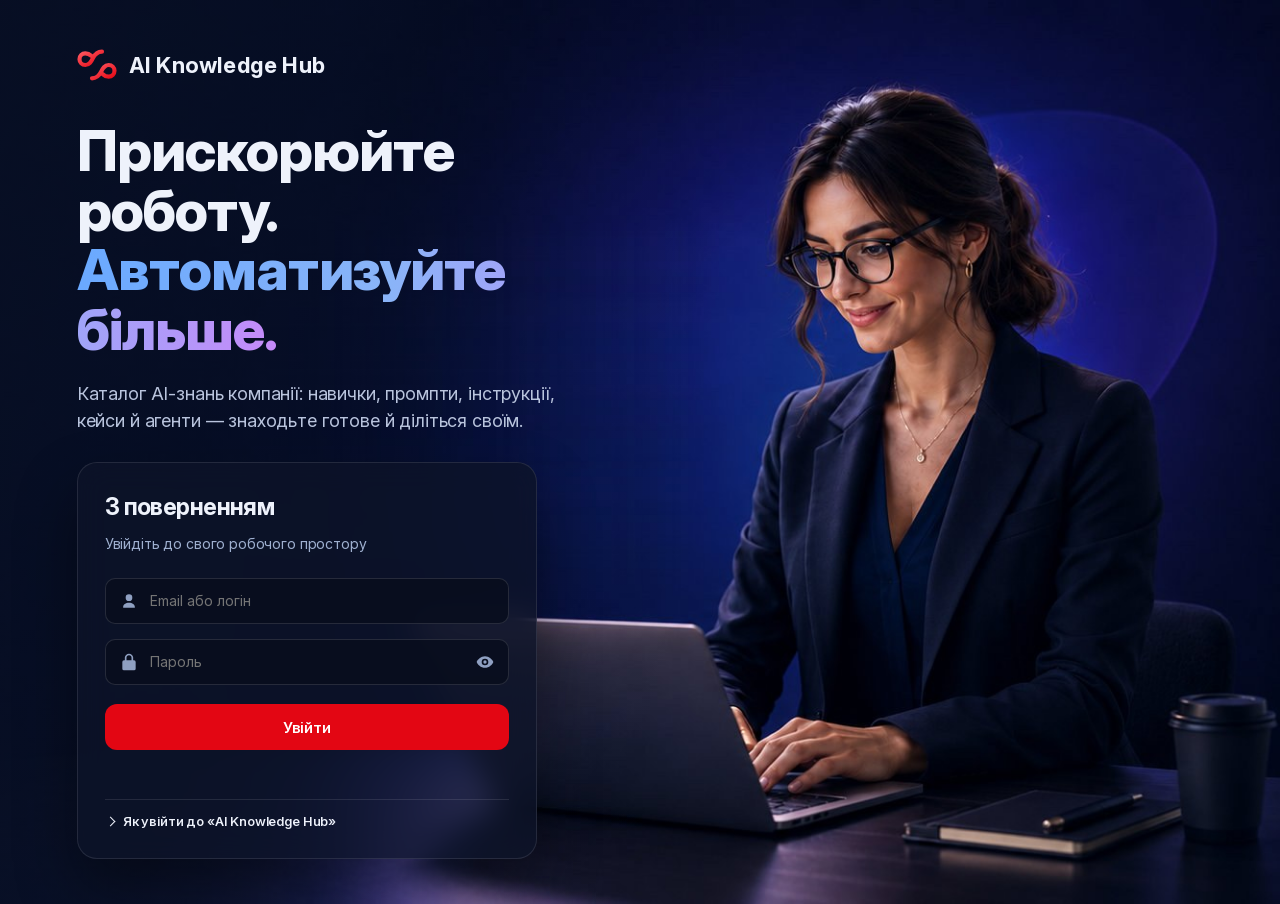
==== app/static/index.html @ c3076573 "Фідбек тестування, хвиля А: головна, «Мій розвиток», картинки в тексті, NPS при виході - 5/8: головн" ====
<!DOCTYPE html>
<html lang="uk">
<head>
  <meta charset="UTF-8">
  <meta name="viewport" content="width=device-width, initial-scale=1.0">
  <title>AI Knowledge Hub</title>
  <link rel="icon" href="favicon.svg" type="image/svg+xml">
  <link rel="icon" href="favicon.ico" sizes="any">
  <link rel="apple-touch-icon" href="apple-touch-icon.png">
  <link rel="stylesheet" href="style.css?v=88">
</head>
<body>
  <!-- Екран входу -->
  <div id="login-screen" class="auth">
    <div class="auth-left">
      <div class="auth-brand">
        <svg class="brand-mark" viewBox="0 0 48 48" aria-hidden="true">
          <defs>
            <linearGradient id="bg" x1="0" y1="0" x2="1" y2="1">
              <stop offset="0" stop-color="#ff5a63"/>
              <stop offset="1" stop-color="#e30613"/>
            </linearGradient>
          </defs>
          <path d="M30 8c-6 0-9 4-11 8-2 4-4 8-9 8a7 7 0 0 1 0-14c3 0 5 1 7 3"
                fill="none" stroke="url(#bg)" stroke-width="5" stroke-linecap="round"/>
          <path d="M18 40c6 0 9-4 11-8 2-4 4-8 9-8a7 7 0 0 1 0 14c-3 0-5-1-7-3"
                fill="none" stroke="url(#bg)" stroke-width="5" stroke-linecap="round"/>
        </svg>
        <span class="brand-name">AI Knowledge Hub</span>
      </div>

      <h1 class="auth-headline">
        Прискорюйте роботу.<br>
        <span class="grad">Автоматизуйте більше.</span>
      </h1>
      <p class="auth-sub">
        Каталог AI-знань компанії: навички, промпти, інструкції,<br>
        кейси й агенти — знаходьте готове й діліться своїм.
      </p>

      <form id="login-form" class="login-card">
        <h2>З поверненням</h2>
        <p class="card-sub">Увійдіть до свого робочого простору</p>

        <a id="entra-btn" class="btn-entra hidden" href="/api/auth/entra/start">
          <svg viewBox="0 0 24 24" aria-hidden="true"><path d="M3 3h8.5v8.5H3V3Zm9.5 0H21v8.5h-8.5V3ZM3 12.5h8.5V21H3v-8.5Zm9.5 0H21V21h-8.5v-8.5Z"/></svg>
          Увійти через корпоративний акаунт
        </a>
        <div id="login-or" class="login-or hidden"><span>або</span></div>

        <div class="input-wrap">
          <svg class="input-icon" viewBox="0 0 24 24" aria-hidden="true">
            <path d="M12 12a4 4 0 1 0 0-8 4 4 0 0 0 0 8Zm0 2c-4 0-7 2-7 5v1h14v-1c0-3-3-5-7-5Z"/>
          </svg>
          <input type="text" id="login-username" placeholder="Email або логін"
                 autocomplete="username" required>
        </div>

        <div class="input-wrap">
          <svg class="input-icon" viewBox="0 0 24 24" aria-hidden="true">
            <path d="M12 2a5 5 0 0 0-5 5v3H6a2 2 0 0 0-2 2v8a2 2 0 0 0 2 2h12a2 2 0 0 0 2-2v-8a2 2 0 0 0-2-2h-1V7a5 5 0 0 0-5-5Zm-3 8V7a3 3 0 0 1 6 0v3H9Z"/>
          </svg>
          <input type="password" id="login-password" placeholder="Пароль"
                 autocomplete="current-password" required>
          <button type="button" id="pw-toggle" class="pw-toggle" aria-label="Показати пароль">
            <svg viewBox="0 0 24 24" aria-hidden="true">
              <path d="M12 5c-5 0-9 4-10 7 1 3 5 7 10 7s9-4 10-7c-1-3-5-7-10-7Zm0 11a4 4 0 1 1 0-8 4 4 0 0 1 0 8Zm0-2a2 2 0 1 0 0-4 2 2 0 0 0 0 4Z"/>
            </svg>
          </button>
        </div>

        <button type="submit" class="btn-primary">Увійти</button>
        <div id="login-error" class="error"></div>

        <!-- Як увійти — лише тут, на сторінці входу: тому, хто вже в хабі,
             це не потрібно. Кроки уточнюються під доступні способи входу. -->
        <details class="login-help" id="login-help">
          <summary>Як увійти до «AI Knowledge Hub»</summary>
          <ol id="login-help-steps">
            <li>Введіть логін і пароль, які видав адміністратор хабу. Логіном може бути
              робоча пошта або ім'я користувача; великі й малі літери не важливі.</li>
            <li>Натисніть «Увійти». Відкриється сторінка «Для вас» з рекомендаціями.</li>
          </ol>
          <p>Не вдається увійти? Зверніться до адміністратора хабу.</p>
        </details>
      </form>
    </div>
    <!-- Три бейджі у вільній смузі між текстом і фото. Це розмітка, а не частина
         hero.jpg: так вони не наїжджають на форму й тексти легко правити.
         Розміщує їх placeAuthBadges() в app.js. -->
    <ul class="auth-badges" id="auth-badges">
      <li class="ab ab-1">
        <svg viewBox="0 0 44 44" aria-hidden="true"><path d="M22 9v29M22 9l-6-3.5H3v28.5h13l6 4M22 9l6-3.5h13v28.5H28l-6 4"/></svg>
        <div><b>Знання</b><span>промпти, інструкції та кейси</span></div>
      </li>
      <li class="ab ab-2">
        <svg viewBox="0 0 48 44" aria-hidden="true"><circle cx="12" cy="9" r="7"/><path d="M1 41a12 18 0 0 1 24 0"/><circle cx="34" cy="12" r="6"/><path d="M31.5 23.5A11 17 0 0 1 46 41"/></svg>
        <div><b>Співпраця</b><span>досвід колег в одному місці</span></div>
      </li>
      <li class="ab ab-3">
        <svg viewBox="0 0 44 44" aria-hidden="true"><path d="M3 34l13-13 8 7 17-19M30 8h11v11M3 40h38"/></svg>
        <div><b>Розвиток</b><span>навчальні маршрути з AI</span></div>
      </li>
    </ul>
  </div>

  <!-- Головний застосунок.
       Каркас: суцільна верхня панель (бренд · режим · пошук · профіль),
       під нею — бічна панель, що належить поточному режиму, і контент.
       Бічна панель тримає каталог, а не список екранів застосунку. -->
  <div id="app" class="app hidden">
    <header class="topbar">
      <div class="brand">
        <svg class="brand-mark" viewBox="0 0 48 48" aria-hidden="true">
          <defs>
            <linearGradient id="bg2" x1="0" y1="0" x2="1" y2="1">
              <stop offset="0" stop-color="#ff5a63"/>
              <stop offset="1" stop-color="#e30613"/>
            </linearGradient>
          </defs>
          <path d="M30 8c-6 0-9 4-11 8-2 4-4 8-9 8a7 7 0 0 1 0-14c3 0 5 1 7 3"
                fill="none" stroke="url(#bg2)" stroke-width="5" stroke-linecap="round"/>
          <path d="M18 40c6 0 9-4 11-8 2-4 4-8 9-8a7 7 0 0 1 0 14c-3 0-5-1-7-3"
                fill="none" stroke="url(#bg2)" stroke-width="5" stroke-linecap="round"/>
        </svg>
        <span class="brand-name">AI Knowledge Hub</span>
        <button id="side-toggle" class="side-toggle" type="button"
                aria-label="Показати або сховати бічну панель">
          <svg viewBox="0 0 24 24" aria-hidden="true"><path d="M3.5 5.5h17v13h-17zM9.5 5.5v13"/></svg>
        </button>
      </div>

      <div class="mode-seg" id="mode-seg"></div>

      <div class="spotlight">
        <svg viewBox="0 0 24 24" aria-hidden="true"><circle cx="11" cy="11" r="6.3"/><path d="m15.6 15.6 4.4 4.4"/></svg>
        <input id="global-q" type="text" autocomplete="off"
               placeholder="Пошук або опишіть задачу своїми словами">
      </div>

      <!-- Інструкція для користувачів — у новій вкладці, щоб не губити місце в хабі -->
      <a id="help-btn" class="help-btn" href="guide/" target="_blank" rel="noopener"
         title="Інструкція" aria-label="Інструкція (відкриється в новій вкладці)">
        <svg viewBox="0 0 24 24" aria-hidden="true">
          <circle cx="12" cy="12" r="8.6"/>
          <path d="M9.6 9.4a2.5 2.5 0 0 1 4.8.9c0 1.7-2.4 2.2-2.4 3.7"/>
          <circle cx="12" cy="16.9" r=".4"/>
        </svg>
      </a>

      <!-- Сповіщення: подано на розгляд, рішення за матеріалом, нагадування -->
      <div class="notif-wrap">
        <button id="notif-btn" class="notif-btn" type="button" aria-label="Сповіщення"
                aria-haspopup="true" aria-expanded="false">
          <svg viewBox="0 0 24 24" aria-hidden="true">
            <path d="M6.5 16.6v-5.4a5.5 5.5 0 0 1 11 0v5.4l1.6 1.8H4.9l1.6-1.8Z"/>
            <path d="M10 20.3a2 2 0 0 0 4 0"/>
          </svg>
          <span id="notif-n" class="notif-n hidden"></span>
        </button>
        <div id="notif-pop" class="notif-pop hidden" role="menu">
          <div class="notif-head"><b>Сповіщення</b>
            <button class="plain" id="notif-read-all" type="button">Прочитати всі</button></div>
          <div id="notif-list" class="notif-list"></div>
        </div>
      </div>

      <div class="me-wrap">
        <button id="me-btn" class="me-btn" type="button" aria-haspopup="true" aria-expanded="false">
          <span class="avatar" id="user-avatar"></span>
          <svg class="me-chev" viewBox="0 0 24 24" aria-hidden="true"><path d="m6 9 6 6 6-6"/></svg>
        </button>

        <!-- Особисте й службове — тут, а не в постійному списку зліва -->
        <div id="me-menu" class="me-menu hidden" role="menu">
          <div class="me-who">
            <b id="user-name"></b>
            <span id="user-roles" class="roles"></span>
          </div>
          <div class="me-sep"></div>
          <button class="me-item" data-go="hub:fav" role="menuitem">
            <svg viewBox="0 0 24 24" aria-hidden="true"><path d="M12 3.6l2.6 5.3 5.8.8-4.2 4.1 1 5.8-5.2-2.7-5.2 2.7 1-5.8L3.6 9.7l5.8-.8L12 3.6Z"/></svg>
            Обране<span class="me-right" id="me-fav-count"></span>
          </button>
          <button class="me-item" data-act="my-ideas" role="menuitem">
            <svg viewBox="0 0 24 24" aria-hidden="true"><path d="M9.6 18.2h4.8M10.6 21h2.8M12 3.2a6.2 6.2 0 0 1 3.6 11.2v1.4H8.4v-1.4A6.2 6.2 0 0 1 12 3.2Z"/></svg>
            Мої ідеї
          </button>
          <button class="me-item" data-act="my-content" role="menuitem" hidden>
            <svg viewBox="0 0 24 24" aria-hidden="true"><path d="M6 3.5h9l3.5 3.5v13.5H6z"/><path d="M15 3.5V7h3.5"/><path d="M9 12.5h6M9 16h4"/></svg>
            Мій контент
          </button>
          <button class="me-item" data-act="tour" role="menuitem">
            <svg viewBox="0 0 24 24" aria-hidden="true"><path d="M12 3.4l1.9 5.2 5.2 1.9-5.2 1.9-1.9 5.2-1.9-5.2-5.2-1.9 5.2-1.9L12 3.4Z"/></svg>
            Знайомство з інтерфейсом
          </button>
          <div class="me-sep"></div>
          <div class="me-theme"><span>Тема</span><div class="theme-seg" id="theme-seg"></div></div>
          <div class="me-sep"></div>
          <button class="me-item" id="logout-btn" role="menuitem">
            <svg viewBox="0 0 24 24" aria-hidden="true"><path d="M14.5 4.5H19v15h-4.5M11 8l-4 4 4 4M7 12h9"/></svg>
            Вийти
          </button>
        </div>
      </div>
    </header>

    <div class="shell" id="shell">
      <aside class="sidebar" id="sidebar"></aside>
      <div class="main">
        <main id="view" class="view"></main>
      </div>
    </div>

    <!-- Телефон: головні напрямки під великим пальцем -->
    <nav class="tabbar" id="tabbar"></nav>
    <div class="side-scrim" id="side-scrim"></div>
  </div>

  <div id="toast" class="toast hidden"></div>

  <script src="editor.js?v=5"></script>
  <script src="app.js?v=90"></script>
</body>
</html>
---- app/static/style.css ----
/* =====================================================================
   AI Knowledge Hub — візуальна мова хабу.
   Орієнтир: macOS / iOS — світло, повітря, ієрархія замість декору.

   Три правила, з яких випливає решта файлу:
   1. Дев'ять розмірів шрифту на весь продукт (--fs-*), а не двадцять сім.
   2. Поверхні в потоці розділяються волосінню, а не тінню; тінь означає
      «цей шар справді вище» — поповер, аркуш, перетягування.
   3. Червоний означає дію або поточне місце. Види матеріалів мають власні
      спокійні відтінки, щоб тип читався периферійним зором.

   Темна тема — `body.theme-dark`.
   ===================================================================== */

/* Inter змінної насиченості: один файл на всі ваги, з віссю оптичного
   розміру. Лежить у репозиторії — жодних зовнішніх запитів із контуру. */
@font-face {
  font-family: "Inter var";
  src: url("fonts/inter-var.woff2?v=1") format("woff2");
  font-weight: 100 900;
  font-style: normal;
  font-display: swap;
}

:root {
  /* ---- Поверхні ---- */
  /* Три рівні поверхні, і між ними має бути видно різницю:
     хром (майже білий) → канва (сіра) → картка (біла).
     Раніше канва була #f5f5f7 — лише на крок від білого, тож картки
     на ній не читалися як окремі об'єкти. */
  --bg:            #e9ebef;   /* канва сторінки */
  --bg-grad:       none;
  --panel:         #ffffff;   /* картки й панелі */
  --panel-2:       #f4f5f8;   /* вкладена поверхня всередині картки */
  --soft:          #f4f5f8;
  --border:        rgba(0, 0, 0, 0.10);
  --border-strong: rgba(0, 0, 0, 0.18);
  --fill:          rgba(120, 120, 128, 0.10);   /* нейтральна заливка iOS */
  --fill-2:        rgba(120, 120, 128, 0.17);

  /* ---- Текст: рівно три рівні ---- */
  --text:  #1d1d1f;
  --muted: #6e6e73;
  --faint: #a1a1a6;

  /* ---- Акцент бренду: дозовано ---- */
  --primary:        #e30613;
  --primary-strong: #c00510;
  --primary-soft:   rgba(227, 6, 19, 0.10);
  --primary-soft-2: rgba(227, 6, 19, 0.20);
  --nav-active:     rgba(120, 120, 128, 0.18);

  /* ---- Хром: напівпрозорий, з розмиттям ---- */
  --appbar:         rgba(255, 255, 255, 0.82);
  --appbar-solid:   #ffffff;
  --appbar-text:    #1d1d1f;
  --appbar-muted:   #6e6e73;
  --appbar-line:    rgba(0, 0, 0, 0.10);
  --appbar-btn:     rgba(120, 120, 128, 0.10);
  --appbar-btn-line: transparent;
  --sidebar-bg:     rgba(248, 249, 251, 0.82);

  /* ---- Стани ---- */
  --danger: #d7263d; --danger-soft: rgba(215, 38, 61, 0.10);
  --ok:     #2a9d57; --ok-soft:     rgba(42, 157, 87, 0.10);
  --warn:   #c86a00; --warn-soft:   rgba(200, 106, 0, 0.10);

  /* ---- Відтінки видів матеріалів ---- */
  --blue:   #0071e3; --blue-t:   rgba(0, 113, 227, 0.10);
  --green:  #2a9d57; --green-t:  rgba(42, 157, 87, 0.10);
  --orange: #c86a00; --orange-t: rgba(200, 106, 0, 0.10);
  --purple: #7b4fd1; --purple-t: rgba(123, 79, 209, 0.10);
  --teal:   #0f8fa8; --teal-t:   rgba(15, 143, 168, 0.10);
  --pink:   #c2317c; --pink-t:   rgba(194, 49, 124, 0.10);

  /* ---- Типографічна шкала: дев'ять кроків ---- */
  --fs-cap:    11px;   /* надпис розділу, великими літерами */
  --fs-micro:  12px;   /* лічильники, підписи в таблицях */
  --fs-foot:   13px;   /* другорядний текст, чипи, дрібні кнопки */
  --fs-call:   14px;   /* кнопки, пункти меню, підписи полів */
  --fs-body:   15px;   /* основний текст */
  --fs-head:   17px;   /* назва матеріалу, заголовок блоку */
  --fs-title:  22px;   /* заголовок екрана */
  --fs-metric: 28px;   /* число метрики */
  --fs-large:  32px;   /* велике привітання */

  /* ---- Радіуси: чотири значення ---- */
  --r-sm: 8px;
  --r-md: 12px;
  --r-lg: 18px;
  --r-xl: 24px;
  --radius: 12px;      /* історичні псевдоніми, щоб не правити пів файлу */
  --radius-sm: 8px;

  /* ---- Підняття: тільки для того, що справді «над» ---- */
  --shadow: none;                                        /* у потоці — волосінь */
  --lift:      0 1px 2px rgba(0, 0, 0, 0.04), 0 8px 24px rgba(0, 0, 0, 0.06);
  --shadow-lg: 0 24px 64px rgba(0, 0, 0, 0.18), 0 2px 8px rgba(0, 0, 0, 0.08);

  /* ---- Палітра діаграм (validated dataviz palette — світла) ---- */
  --chart-in: #2a78d6; --chart-out: #eb6834;
  --chart-grid: #e1e0d9; --chart-axis: #898781;
  --c1:#2a78d6; --c2:#1baf7a; --c3:#eda100; --c4:#008300;
  --c5:#4a3aa7; --c6:#e34948; --c7:#e87ba4; --c8:#eb6834;

  /* ---- Каталог ---- */
  --md-red: #e30613;
  --md-red-strong: #c00510;
  --md-red-soft: rgba(227, 6, 19, 0.10);
  --md-ink: #1d1d1f;
  --md-line: rgba(0, 0, 0, 0.10);
  --md-canvas: #e9ebef;
  --md-glow: none;                 /* світіння під червоним прибрано навмисно */
  --md-tag-dot: transparent;
}

/* ===== Темна тема ===== */
body.theme-dark {
  --bg:            #000000;
  --bg-grad:       none;
  --panel:         #1c1c1e;
  --panel-2:       #2c2c2e;
  --soft:          #2c2c2e;
  --border:        rgba(255, 255, 255, 0.13);
  --border-strong: rgba(255, 255, 255, 0.22);
  --fill:          rgba(120, 120, 128, 0.20);
  --fill-2:        rgba(120, 120, 128, 0.30);

  --text:  #f5f5f7;
  --muted: #98989d;
  --faint: #6e6e73;

  --primary:        #ff453a;
  --primary-strong: #ff6961;
  --primary-soft:   rgba(255, 69, 58, 0.16);
  --primary-soft-2: rgba(255, 69, 58, 0.28);
  --nav-active:     rgba(120, 120, 128, 0.30);

  --appbar:         rgba(28, 28, 30, 0.72);
  --appbar-solid:   #1c1c1e;
  --appbar-text:    #f5f5f7;
  --appbar-muted:   #98989d;
  --appbar-line:    rgba(255, 255, 255, 0.13);
  --appbar-btn:     rgba(120, 120, 128, 0.24);
  --appbar-btn-line: transparent;
  --sidebar-bg:     rgba(28, 28, 30, 0.72);

  --danger: #ff6961; --danger-soft: rgba(255, 105, 97, 0.16);
  --ok:     #30d158; --ok-soft:     rgba(48, 209, 88, 0.16);
  --warn:   #ff9f0a; --warn-soft:   rgba(255, 159, 10, 0.16);

  --blue:   #0a84ff; --blue-t:   rgba(10, 132, 255, 0.18);
  --green:  #30d158; --green-t:  rgba(48, 209, 88, 0.18);
  --orange: #ff9f0a; --orange-t: rgba(255, 159, 10, 0.18);
  --purple: #bf5af2; --purple-t: rgba(191, 90, 242, 0.18);
  --teal:   #40c8e0; --teal-t:   rgba(64, 200, 224, 0.18);
  --pink:   #ff6482; --pink-t:   rgba(255, 100, 130, 0.18);

  --shadow: none;
  --lift:      0 1px 2px rgba(0, 0, 0, 0.40), 0 8px 24px rgba(0, 0, 0, 0.50);
  --shadow-lg: 0 24px 64px rgba(0, 0, 0, 0.70);

  --chart-in: #3987e5; --chart-out: #d95926;
  --chart-grid: rgba(255,255,255,0.10); --chart-axis: #898781;
  --c1:#3987e5; --c2:#199e70; --c3:#c98500; --c4:#008300;
  --c5:#9085e9; --c6:#e66767; --c7:#d55181; --c8:#d95926;

  --md-red: #ff453a;
  --md-red-strong: #ff6961;
  --md-red-soft: rgba(255, 69, 58, 0.16);
  --md-ink: #f5f5f7;
  --md-line: rgba(255, 255, 255, 0.13);
  --md-canvas: #000000;
  --md-glow: none;
  --md-tag-dot: transparent;
}

* { box-sizing: border-box; }

body {
  margin: 0;
  font-family: "Inter var", -apple-system, BlinkMacSystemFont, "SF Pro Text",
               "Segoe UI Variable Text", "Segoe UI", Roboto, sans-serif;
  font-optical-sizing: auto;
  font-size: var(--fs-body);
  line-height: 1.47;
  letter-spacing: -0.01em;      /* оптичне стиснення, як у системних шрифтах Apple */
  color: var(--text);
  background: var(--bg) var(--bg-grad) fixed;
  -webkit-font-smoothing: antialiased;
  -moz-osx-font-smoothing: grayscale;
}

/* Великий текст стискається сильніше — інакше на 32px він виглядає розсипаним */
h1, h2 { letter-spacing: -0.025em; }
h3, h4 { letter-spacing: -0.018em; }

/* Числа в таблицях — моноширинні цифри, щоб колонки не «стрибали» */
table td, table th {
  font-variant-numeric: tabular-nums;
}

.hidden { display: none !important; }
.muted { color: var(--muted); }
.error { color: var(--danger); font-size: var(--fs-foot); min-height: 18px; }

/* =====================================================================
   Екран входу (самодостатній вигляд поверх hero-зображення)
   ===================================================================== */
.auth {
  /* min-height, а не height: розгорнута підказка «Як увійти» на невисокому
     екрані подовжує сторінку, а не обрізається. */
  min-height: 100vh;
  position: relative;
  display: flex;
  align-items: center;
  overflow-x: hidden;
  color: #eef2fb;
  background: url("hero.jpg?v=6") center right / cover no-repeat, #0b1224;
}
.auth::before {  /* вуаль лише під текстом зліва; зона бейджів — без затемнення */
  content: ""; position: absolute; inset: 0;
  background: linear-gradient(100deg,
    rgba(8, 16, 38, 0.88) 0%,
    rgba(9, 18, 43, 0.62) 24%,
    rgba(10, 20, 48, 0.18) 40%,
    rgba(10, 18, 40, 0.00) 55%);
}
.auth-left {
  position: relative; z-index: 1;
  padding: clamp(20px, 5vh, 56px) clamp(28px, 6vw, 96px);
  display: flex; flex-direction: column; justify-content: center;
  max-width: 680px; width: 100%;
}
.auth-brand { display: flex; align-items: center; gap: 12px; margin-bottom: clamp(16px, 4vh, 44px); }
.brand-mark { width: 40px; height: 40px; }
.brand-name { font-size: var(--fs-title); font-weight: 700; letter-spacing: 0.2px; }
.auth-headline {
  font-size: clamp(30px, 4.4vw, 58px);
  line-height: 1.06; font-weight: 800;
  margin: 0 0 clamp(12px, 2.2vh, 22px); letter-spacing: -1px;
}
.auth-headline .grad {
  background: linear-gradient(90deg, #6aa9ff 0%, #8ab4f8 50%, #c58af9 100%);
  -webkit-background-clip: text; background-clip: text;
  -webkit-text-fill-color: transparent; color: transparent;
}
.auth-sub {
  color: #b9c4dd; font-size: clamp(14px, 1.4vw, 18px);
  line-height: 1.55; margin: 0 0 clamp(16px, 3vh, 36px);
}
.login-card {
  background: rgba(13, 20, 40, 0.78);
  -webkit-backdrop-filter: blur(14px); backdrop-filter: blur(14px);
  padding: clamp(20px, 3vh, 32px);
  border-radius: 20px; width: 100%; max-width: 460px;
  display: flex; flex-direction: column; gap: clamp(11px, 1.7vh, 16px);
  border: 1px solid rgba(255, 255, 255, 0.10);
  box-shadow: 0 30px 60px rgba(0, 0, 0, 0.40);
}
.login-card h2 { margin: 0; font-size: clamp(20px, 2.6vh, 26px); }
/* «Як увійти» — під формою й згорнуто: потрібне лише тим, хто входить уперше */
.login-help {
  border-top: 1px solid rgba(255, 255, 255, 0.10); padding-top: 12px;
  font-size: var(--fs-foot); line-height: 1.5; color: #b9c4dd;
}
.login-help summary {
  display: flex; align-items: center; gap: 9px; width: fit-content;
  list-style: none; cursor: pointer; color: #eef2fb; font-weight: 560;
}
.login-help summary::-webkit-details-marker { display: none; }
.login-help summary::before {
  content: ""; width: 6px; height: 6px; margin-left: 2px;
  border-right: 1.6px solid currentColor; border-bottom: 1.6px solid currentColor;
  transform: rotate(-45deg); transition: transform .15s ease;
}
.login-help[open] summary::before { transform: rotate(45deg); }
.login-help summary:focus-visible { outline: 2px solid #ff5a63; outline-offset: 3px; border-radius: 4px; }
.login-help ol { margin: 10px 0 8px; padding-left: 20px; display: grid; gap: 6px; }
.login-help p { margin: 0; color: #9fb0d0; }
@media (prefers-reduced-motion: reduce) { .login-help summary::before { transition: none; } }
/* Бейджі «Знання · Співпраця · Розвиток» — скло, як у макеті hero.
   Сходинки повторюють макет: кожен наступний зсунутий ліворуч. */
.auth-badges {
  position: absolute; left: 0; top: 0; z-index: 1;
  margin: 0; padding: 0; list-style: none;
  width: 410px; height: 334px;
  transform-origin: 0 0; display: none;
}
.auth-badges.on { display: block; }
.ab {
  position: absolute; display: flex; align-items: center; gap: 22px;
  height: 96px; min-width: 300px; padding: 0 28px 0 25px; box-sizing: border-box;
  border-radius: 15px; white-space: nowrap;
  background: linear-gradient(180deg, rgba(255, 255, 255, 0.075), rgba(255, 255, 255, 0.045)),
              rgba(18, 24, 58, 0.22);
  border: 1px solid rgba(255, 255, 255, 0.16);
  -webkit-backdrop-filter: blur(5px); backdrop-filter: blur(5px);
}
.ab-1 { left: 81px; top: 0; }
.ab-2 { left: 36px; top: 120px; }
.ab-3 { left: 0; top: 236px; }
.ab svg {
  width: 44px; height: 44px; flex: none;
  fill: none; stroke: currentColor; stroke-width: 3; stroke-linecap: round; stroke-linejoin: round;
}
.ab-1 svg { color: #1decff; }
.ab-2 svg { color: #8539ff; }
.ab-3 svg { color: #ff40a9; }
.ab b { display: block; font-size: 18.5px; font-weight: 600; color: #fff; letter-spacing: 0; }
.ab span { display: block; margin-top: 6px; font-size: 16px; color: #cdd3e8; }
/* Компактно — на ноутбуках, де смуга між текстом і фото вужча: без підпису. */
.auth-badges.compact { width: 270px; height: 224px; }
.auth-badges.compact .ab { height: 64px; min-width: 0; gap: 16px; padding: 0 24px 0 18px; }
.auth-badges.compact .ab span { display: none; }
.auth-badges.compact .ab svg { width: 34px; height: 34px; }
.auth-badges.compact .ab-1 { left: 52px; top: 0; }
.auth-badges.compact .ab-2 { left: 26px; top: 80px; }
.auth-badges.compact .ab-3 { left: 0; top: 160px; }
.card-sub { margin: -6px 0 8px; color: #9fb0d0; font-size: var(--fs-call); }
.hint { color: var(--muted); font-size: var(--fs-foot); }
.hint b { color: var(--text); }

@media (max-height: 680px) {
  .auth-brand { margin-bottom: 12px; }
  .auth-headline { font-size: clamp(26px, 5vw, 40px); }
  .auth-sub { font-size: var(--fs-foot); margin-bottom: 12px; }
  .input-wrap input { padding-top: 11px; padding-bottom: 11px; }
}
@media (max-width: 760px) { .auth-left { max-width: none; } }

.input-wrap { position: relative; display: flex; align-items: center; }
.input-wrap .input-icon {
  position: absolute; left: 14px; width: 20px; height: 20px;
  fill: #8fa0c2; pointer-events: none;
}
.input-wrap input {
  height: 46px; padding: 0 44px; color: #eef2fb;
  background: rgba(9, 14, 30, 0.85);
  border: 1px solid rgba(255, 255, 255, 0.12);
  border-radius: 10px;
}
.input-wrap input:focus {
  outline: none; border-color: #ff5a63;
  box-shadow: 0 0 0 3px rgba(227, 6, 19, 0.30);
}
.pw-toggle {
  position: absolute; right: 8px; background: transparent; border: none;
  padding: 6px; cursor: pointer; display: flex;
}
.pw-toggle svg { width: 20px; height: 20px; fill: #8fa0c2; }
/* Без цього спрацьовує загальне button:hover і за іконкою з'являється червоний квадрат */
.pw-toggle:hover { background: transparent; }
.pw-toggle:hover svg { fill: #eef2fb; }
.btn-primary {
  margin-top: 4px; height: 46px; padding: 0 14px;
  font-size: var(--fs-body); font-weight: 580;
  border-radius: var(--r-md); background: #e30613; color: #fff;
}
.btn-primary:hover { background: #ff2634; }

/* =====================================================================
   Базові елементи форм і кнопки
   ===================================================================== */
input, select, textarea {
  background: var(--panel);
  border: 1px solid var(--border);
  color: var(--text);
  padding: 8px 12px;
  border-radius: var(--r-sm);
  font-size: var(--fs-call);
  width: 100%;
  font-family: inherit;
  transition: border-color .15s ease, box-shadow .15s ease;
}
input:hover, select:hover, textarea:hover { border-color: var(--border-strong); }
input:focus, select:focus, textarea:focus {
  outline: none; border-color: var(--primary);
  box-shadow: 0 0 0 3px var(--primary-soft);
}
textarea { resize: vertical; min-height: 90px; }
input[type="checkbox"] { accent-color: var(--primary); }
select {
  /* Власна стрілка: системна в кожному браузері різна й ламає ритм */
  appearance: none; -webkit-appearance: none;
  background-image: url("data:image/svg+xml;charset=utf-8,%3Csvg xmlns='http://www.w3.org/2000/svg' viewBox='0 0 24 24' fill='none' stroke='%236e6e73' stroke-width='2' stroke-linecap='round' stroke-linejoin='round'%3E%3Cpath d='m6 9 6 6 6-6'/%3E%3C/svg%3E");
  background-repeat: no-repeat; background-position: right 9px center;
  background-size: 14px; padding-right: 30px;
}
body.theme-dark select {
  background-image: url("data:image/svg+xml;charset=utf-8,%3Csvg xmlns='http://www.w3.org/2000/svg' viewBox='0 0 24 24' fill='none' stroke='%2398989d' stroke-width='2' stroke-linecap='round' stroke-linejoin='round'%3E%3Cpath d='m6 9 6 6 6-6'/%3E%3C/svg%3E");
}

/* Кнопка без класу — головна дія контексту. На екрані вона має бути одна;
   решта дій беруть `.ghost`. */
button {
  background: var(--primary);
  color: #fff;
  border: none;
  padding: 0 16px;
  height: 34px;
  border-radius: var(--r-sm);
  cursor: pointer;
  font-size: var(--fs-call);
  font-weight: 550;
  font-family: inherit;
  letter-spacing: -0.01em;
  display: inline-flex; align-items: center; justify-content: center; gap: 7px;
  transition: background .15s ease, color .15s ease, opacity .15s ease;
}
button:hover { background: var(--primary-strong); }
button:active { opacity: .82; }

/* Другорядна дія: нейтральна заливка без межі — не сперечається з головною */
button.ghost {
  background: var(--fill); color: var(--text); border: none;
}
button.ghost:hover { background: var(--fill-2); }

/* Третій рівень — лише текст, без підкладки */
button.plain {
  background: none; color: var(--primary); padding: 0 4px; height: auto;
}
button.plain:hover { background: none; color: var(--primary-strong); }

button.danger { background: var(--danger-soft); color: var(--danger); border: none; }
button.danger:hover { background: var(--danger); color: #fff; }

/* Дрібна кнопка — це завжди дія рядка списку («Редагувати», «Кроки»),
   а не головна дія екрана. Тому вона нейтральна: інакше сторінка
   керування перетворюється на десятки червоних кнопок. */
button.small {
  height: 28px; padding: 0 12px; font-size: var(--fs-foot); font-weight: 520;
  background: var(--fill); color: var(--text);
}
button.small:hover { background: var(--fill-2); }
button.small.danger { background: none; color: var(--muted); }
button.small.danger:hover { background: var(--danger-soft); color: var(--danger); }
/* Явно акцентна дрібна кнопка — коли вона таки головна в контексті */
button.small.accent { background: var(--primary); color: #fff; }
button.small.accent:hover { background: var(--primary-strong); }
button:disabled { opacity: .45; cursor: not-allowed; }
button svg { width: 15px; height: 15px; flex: 0 0 auto; }

/* =====================================================================
   Каркас застосунку.

   Суцільна верхня панель тримає режим (База знань · Керування),
   пошук, сповіщення і профіль. Бічна панель належить режимові: у базі
   знань це каталог — розділи й колекції, а не список екранів; у
   керуванні — секції консолі.
   ===================================================================== */
#app.app { display: flex; flex-direction: column; min-height: 100vh; }

/* ---- Верхня панель ---- */
.topbar {
  display: flex; align-items: center; gap: 14px;
  height: 52px; flex: 0 0 52px; padding: 0 16px 0 14px;
  background: var(--appbar);
  -webkit-backdrop-filter: saturate(180%) blur(24px);
  backdrop-filter: saturate(180%) blur(24px);
  border-bottom: 1px solid var(--appbar-line);
  position: sticky; top: 0; z-index: 40;
}
.brand {
  display: flex; align-items: center; gap: 9px;
  width: 226px; flex: 0 0 auto; min-width: 0;
}
.brand .brand-mark { width: 24px; height: 24px; flex: 0 0 auto; }
.brand .brand-name {
  font-size: var(--fs-call); font-weight: 600; letter-spacing: -0.02em;
  color: var(--appbar-text); white-space: nowrap; overflow: hidden;
  text-overflow: ellipsis;
}
.side-toggle {
  margin-left: auto; width: 28px; height: 28px; padding: 0; flex: 0 0 auto;
  background: none; border-radius: var(--r-sm); color: var(--muted);
}
.side-toggle:hover { background: var(--fill); color: var(--text); }
.side-toggle svg { width: 17px; height: 17px; fill: none; stroke: currentColor;
  stroke-width: 1.6; stroke-linejoin: round; }

/* Перемикач режимів — фірмовий сегментований контрол */
.mode-seg { display: inline-flex; gap: 2px; padding: 2px; background: var(--fill);
  border-radius: 10px; flex: 0 0 auto; }
.mode-seg button {
  height: 28px; padding: 0 13px; border-radius: 8px; background: none;
  color: var(--muted); font-size: var(--fs-foot); font-weight: 520;
  gap: 6px;
}
.mode-seg button svg { width: 15px; height: 15px; fill: none; stroke: currentColor;
  stroke-width: 1.7; stroke-linecap: round; stroke-linejoin: round; }
.mode-seg button:hover { background: none; color: var(--text); }
.mode-seg button.active {
  background: var(--panel); color: var(--text); font-weight: 570;
  box-shadow: 0 1px 3px rgba(0, 0, 0, .10), 0 0 0 .5px rgba(0, 0, 0, .04);
}
.mode-seg button.active svg { color: var(--primary); }
body.theme-dark .mode-seg button.active { box-shadow: 0 1px 3px rgba(0, 0, 0, .5); }
/* Скільки публікацій користувачів чекає перегляду — видно з будь-якої сторінки */
.mode-seg .seg-badge {
  min-width: 17px; height: 17px; padding: 0 5px; margin-left: 2px; border-radius: 9px;
  background: var(--primary); color: #fff; font-size: 11px; font-weight: 650;
  line-height: 17px; text-align: center;
}

/* Пошук — один на весь застосунок, як Spotlight */
.spotlight { position: relative; margin-left: auto; width: min(420px, 34vw); flex: 0 1 auto; }
.spotlight input {
  height: 30px; padding: 0 12px 0 31px; border: none; background: var(--fill);
  border-radius: var(--r-sm); font-size: var(--fs-foot); color: var(--text);
}
.spotlight input:focus { box-shadow: 0 0 0 3px var(--primary-soft); }
.spotlight input::placeholder { color: var(--faint); }
.spotlight svg {
  position: absolute; left: 10px; top: 7px; width: 15px; height: 15px;
  fill: none; stroke: var(--faint); stroke-width: 2;
  stroke-linecap: round; pointer-events: none;
}

/* ---- Профіль ---- */
.me-wrap { position: relative; flex: 0 0 auto; }
.me-btn { background: none; padding: 0; height: 30px; gap: 5px; }
.me-btn:hover { background: none; }
.me-chev { width: 11px; height: 11px; fill: none; stroke: var(--faint);
  stroke-width: 2.2; stroke-linecap: round; stroke-linejoin: round; }
.avatar {
  width: 26px; height: 26px; border-radius: 50%; flex: 0 0 auto;
  display: flex; align-items: center; justify-content: center;
  font-size: var(--fs-cap); font-weight: 620; color: #fff;
  background: linear-gradient(145deg, #ff7a82, var(--primary));
}
.me-menu {
  position: absolute; right: 0; top: 38px; width: 282px; z-index: 60;
  background: var(--panel); border: .5px solid var(--border);
  border-radius: var(--r-md); box-shadow: var(--shadow-lg); padding: 6px;
}
.me-who { padding: 8px 10px 7px; }
.me-who b { display: block; font-size: var(--fs-foot); font-weight: 580; }
.me-who .roles { font-size: var(--fs-micro); color: var(--faint); text-transform: capitalize; }
.me-sep { height: 1px; background: var(--border); margin: 5px 10px; }
.me-item {
  display: flex; align-items: center; gap: 10px; width: 100%; height: 32px;
  padding: 0 10px; border-radius: 7px; background: none; color: var(--text);
  font-size: var(--fs-foot); font-weight: 460; justify-content: flex-start;
}
.me-item:hover { background: var(--fill); color: var(--text); }
.me-item svg { width: 16px; height: 16px; flex: 0 0 auto; fill: none;
  stroke: var(--muted); stroke-width: 1.7; stroke-linecap: round; stroke-linejoin: round; }
.me-right { margin-left: auto; font-size: var(--fs-micro); color: var(--faint); }
.me-theme { display: flex; align-items: center; gap: 10px; padding: 4px 10px 6px;
  font-size: var(--fs-foot); color: var(--muted); }
.me-theme .theme-seg { margin-left: auto; }

/* Перемикач теми */
.theme-seg { display: inline-flex; gap: 2px; padding: 2px;
  background: var(--fill); border-radius: 8px; }
.theme-seg button {
  height: 24px; width: 34px; padding: 0; border-radius: 6px;
  background: none; color: var(--muted);
}
.theme-seg button svg { width: 15px; height: 15px; fill: currentColor; }
.theme-seg button:hover:not(.active) { background: none; color: var(--text); }
.theme-seg button.active {
  background: var(--panel); color: var(--text);
  box-shadow: 0 1px 3px rgba(0, 0, 0, .10), 0 0 0 .5px rgba(0, 0, 0, .04);
}
body.theme-dark .theme-seg button.active { box-shadow: 0 1px 3px rgba(0, 0, 0, .5); }

/* ---- Бічна панель: вміст режиму ---- */
.shell { display: flex; flex: 1; min-height: 0; }
.sidebar {
  width: 240px; flex: 0 0 240px; padding: 10px 10px 14px;
  background: var(--sidebar-bg);
  -webkit-backdrop-filter: saturate(180%) blur(24px);
  backdrop-filter: saturate(180%) blur(24px);
  border-right: 1px solid var(--border);
  position: sticky; top: 52px; height: calc(100vh - 52px);
  overflow-y: auto; display: flex; flex-direction: column; gap: 1px;
}

.sb-group {
  font-size: var(--fs-cap); font-weight: 620; color: var(--faint);
  letter-spacing: .04em; text-transform: uppercase; padding: 15px 10px 5px;
}
.sb-item {
  display: flex; align-items: center; gap: 9px; width: 100%;
  height: 31px; padding: 0 10px; border-radius: 7px;
  background: none; color: var(--text); text-align: left;
  font-size: var(--fs-foot); font-weight: 450; justify-content: flex-start;
}
.sb-item:hover { background: var(--fill); color: var(--text); }
.sb-item.active { background: var(--nav-active); font-weight: 560; }
.sb-item > svg {
  width: 17px; height: 17px; flex: 0 0 auto; fill: none; stroke: var(--muted);
  stroke-width: 1.7; stroke-linecap: round; stroke-linejoin: round;
}
.sb-item.active > svg { stroke: var(--primary); }
.sb-label { overflow: hidden; text-overflow: ellipsis; white-space: nowrap; }
.sb-count { margin-left: auto; font-size: var(--fs-micro); color: var(--faint);
  font-weight: 520; flex: 0 0 auto; }
.sb-item.active .sb-count { color: var(--muted); }
/* «Матеріали» — головний вхід у каталог, виділений серед пунктів панелі */
.sb-item.sb-feature {
  margin: 10px 0 2px; height: 36px; font-weight: 600;
  background: var(--primary-soft); color: var(--primary);
}
.sb-item.sb-feature > svg { stroke: var(--primary); }
.sb-item.sb-feature .sb-count { color: var(--primary); opacity: .8; }
.sb-item.sb-feature:hover { background: var(--primary-soft); filter: brightness(0.97); }
.sb-item.sb-feature.active { background: var(--primary); color: #fff; }
.sb-item.sb-feature.active > svg { stroke: #fff; }
.sb-item.sb-feature.active .sb-count { color: #fff; opacity: .9; }
/* «Інструкція» — останній пункт панелі, притиснутий донизу */
a.sb-item { text-decoration: none; }
.sb-spacer { flex: 1 0 14px; border-bottom: 1px solid var(--border); margin-bottom: 6px; }
.sb-guide .sb-ext { margin-left: auto; }

/* Плитка-відтінок розділу: тип видно, перш ніж прочитано назву */
.sb-dot {
  width: 20px; height: 20px; border-radius: 6px; flex: 0 0 auto;
  display: flex; align-items: center; justify-content: center;
}
.sb-dot svg { width: 13px; height: 13px; fill: none; stroke: currentColor;
  stroke-width: 1.9; stroke-linecap: round; stroke-linejoin: round; }
.sb-dot.blue { background: var(--blue-t); color: var(--blue); }
.sb-dot.green { background: var(--green-t); color: var(--green); }
.sb-dot.orange { background: var(--orange-t); color: var(--orange); }
.sb-dot.purple { background: var(--purple-t); color: var(--purple); }
.sb-dot.teal { background: var(--teal-t); color: var(--teal); }
.sb-dot.pink { background: var(--pink-t); color: var(--pink); }
.sb-dot.red { background: var(--primary-soft); color: var(--primary); }
.sb-dot.ink { background: var(--fill-2); color: var(--muted); }

/* Колекції активного розділу — другий рівень, з відступом */
.sb-item.sb-sub { padding-left: 39px; font-size: var(--fs-foot); color: var(--muted); }
.sb-item.sb-sub.active { color: var(--text); }
.sb-ext { width: 13px; height: 13px; flex: 0 0 auto; fill: none;
  stroke: var(--faint); stroke-width: 1.9; stroke-linecap: round; }

/* ---- Контент ---- */
.main { flex: 1; min-width: 0; display: flex; flex-direction: column; }
.view { padding: 26px 24px 56px; max-width: 1140px; margin: 0 auto; width: 100%; }

/* ---- Телефон: нижня панель замість бічної ---- */
.tabbar { display: none; }
.side-scrim { display: none; }

@media (max-width: 900px) {
  .brand { width: auto; }
  .brand .brand-name { display: none; }
  .spotlight { width: min(320px, 30vw); }
}

@media (max-width: 760px) {
  .topbar { gap: 10px; padding: 0 12px; }
  .mode-seg button { padding: 0 10px; }
  .mode-seg button span { display: none; }
  .mode-seg button svg { width: 17px; height: 17px; }
  .spotlight { width: auto; flex: 1 1 auto; min-width: 0; }

  /* Бічна панель стає висувною шухлядою */
  .sidebar {
    position: fixed; left: 0; top: 52px; bottom: 0; z-index: 45;
    width: 272px; height: auto;
    transform: translateX(-100%); transition: transform .22s ease;
    background: var(--panel); box-shadow: var(--shadow-lg);
  }
  body.side-open .sidebar { transform: none; }
  body.side-open .side-scrim {
    display: block; position: fixed; inset: 52px 0 0; z-index: 44;
    background: rgba(0, 0, 0, .28);
  }
  .view { padding: 18px 16px 92px; }

  .tabbar {
    display: flex; position: fixed; left: 0; right: 0; bottom: 0; z-index: 50;
    height: 62px; padding: 7px 6px 0;
    background: var(--appbar);
    -webkit-backdrop-filter: saturate(180%) blur(24px);
    backdrop-filter: saturate(180%) blur(24px);
    border-top: 1px solid var(--appbar-line);
  }
  .tabbar button {
    flex: 1; flex-direction: column; gap: 2px; height: auto; padding: 0;
    background: none; color: var(--faint);
    font-size: 10.5px; font-weight: 520; letter-spacing: 0;
  }
  .tabbar button svg { width: 22px; height: 22px; fill: none; stroke: currentColor;
    stroke-width: 1.8; stroke-linecap: round; stroke-linejoin: round; }
  .tabbar button.active { color: var(--primary); }
  .me-menu { width: min(300px, calc(100vw - 24px)); }
}

@media (max-width: 480px) {
  .brand .side-toggle { margin-left: 4px; }
  .spotlight input::placeholder { color: transparent; }
}

.card {
  background: var(--panel);
  border: 1px solid var(--border);
  border-radius: var(--r-lg);
  padding: 20px 22px;
  margin-bottom: 16px;
}
.card h2 { margin-top: 0; font-size: var(--fs-head); font-weight: 620; letter-spacing: -0.02em; }
.card h3 { font-size: var(--fs-body); font-weight: 590; letter-spacing: -0.018em; }
.row { display: flex; gap: 12px; flex-wrap: wrap; align-items: center; }
.row > * { flex: 1; }
.row > button { flex: 0 0 auto; }
/* Без мінімальної ширини поля стискаються до однієї літери, а не
   переносяться на новий рядок (flex-basis 0) — так було на телефоні. */
.row > input, .row > select { min-width: min(150px, 100%); }

table { width: 100%; border-collapse: collapse; }
/* Таблиці керування багатоколонкові, з довгими адресами пошти. На вузькому
   екрані вони ширші за картку — і колонка «Дії» просто обрізалася праворуч.
   display:block робить саму таблицю прокручуваним контейнером; внутрішня
   розкладка колонок при цьому зберігається, тож заголовки лишаються над
   своїми стовпцями. */
.card > table { display: block; overflow-x: auto; }
th, td { text-align: left; padding: 10px; border-bottom: 1px solid var(--border);
         font-size: var(--fs-foot); vertical-align: middle; }
th { color: var(--faint); font-weight: 600; font-size: var(--fs-cap); text-transform: uppercase; letter-spacing: .04em; }
tbody tr { transition: background .12s ease; }
tbody tr:hover { background: var(--soft); }

.badge {
  display: inline-block; padding: 3px 8px; border-radius: 6px;
  font-size: var(--fs-cap); font-weight: 520;
  background: var(--fill); color: var(--muted);
}
.badge.published { color: var(--ok); background: var(--ok-soft); }
.badge.draft { color: var(--muted); }
.badge.delisted { color: var(--danger); background: var(--danger-soft); }

.grid { display: grid; grid-template-columns: repeat(auto-fill, minmax(260px, 1fr)); gap: 16px; }

.field { margin-bottom: 12px; }
.field label, .field .field-k { display: block; margin-bottom: 4px; font-size: var(--fs-foot); color: var(--muted); }

/* Комірка з діями рядка.
   display:flex на <td> вимикає його участь у розкладці таблиці: рядок
   перестає розтягуватися під вміст, і кнопки «випадають» поверх сусідніх
   рядків. Саме це ламало таблицю користувачів. Тому тут звичайна комірка,
   а відстань між кнопками — через margin. */
td.actions { white-space: nowrap; text-align: right; }
td.actions > button { vertical-align: middle; }
td.actions > button + button { margin-left: 6px; }
.actions:not(td) { display: flex; gap: 6px; flex-wrap: wrap; }

/* Користувач одним блоком: ім'я зверху, логін (і пошта, якщо інша) знизу */
.u-who-name { font-weight: 550; }
.u-who-login { font-size: var(--fs-micro); color: var(--muted); margin-top: 2px; }

/* Розподіл ширини в таблиці користувачів.
   Типово браузер роздає вільне місце всім колонкам порівну, тож вузькі
   «ID» та «Ролі» розповзалися, витісняючи «Дії» за край картки.
   width:1% разом із nowrap — усталений спосіб сказати «цій колонці рівно
   стільки, скільки треба вмісту»; увесь надлишок забирає колонка з іменем. */
.t-users th, .t-users td { width: 1%; white-space: nowrap; }
.t-users th:nth-child(2), .t-users td:nth-child(2) { width: 100%; white-space: normal; }

/* На вузькому екрані таблиця все одно ширша за картку й прокручується.
   Щоб кнопки дій не зникали за правим краєм (саме це читалося як «зламана
   верстка», а не як «тут можна прогорнути»), колонка «Дії» лишається на
   місці, а решта проїжджає під нею. Фон обов'язковий — крізь прозору
   комірку було б видно текст, що пропливає. Підсвітка рядка при наведенні
   тягнеться і сюди, тому для неї окреме правило. */
.t-users th:last-child, .t-users td:last-child {
  position: sticky; right: 0; background: var(--panel);
}
.t-users.is-scrollable th:last-child,
.t-users.is-scrollable td:last-child { box-shadow: inset 1px 0 0 var(--border); }
.t-users tbody tr:hover td:last-child { background: var(--soft); }

.toast {
  position: fixed; bottom: 24px; right: 24px; z-index: 100;
  background: var(--panel); color: var(--text);
  border: .5px solid var(--border); border-left: 3px solid var(--primary);
  box-shadow: var(--shadow-lg);
  padding: 12px 16px; border-radius: var(--r-md); font-size: var(--fs-foot);
}
.toast.ok { border-left-color: var(--ok); }
.toast.err { border-left-color: var(--danger); }

/* =====================================================================
   Каталог

   Сторінка каталогу складається з трьох речей: заголовок «де я»,
   один рядок керування (види матеріалів + фільтри) і сітка карток.
   Розділи й колекції сюди не повертаються — вони в бічній панелі.
   ===================================================================== */
.catalog { width: 100%; }

/* ----- Заголовок сторінки ----- */
.page-head {
  display: flex; align-items: flex-end; gap: 16px; flex-wrap: wrap;
  margin: 0 0 24px;
}
.page-head-txt { min-width: 0; }
.page-crumb { font-size: var(--fs-micro); color: var(--faint); margin-bottom: 6px; }
.page-h1 {
  margin: 0; font-size: var(--fs-title); font-weight: 640;
  letter-spacing: -0.025em; line-height: 1.18;
}
.page-h1-lg { font-size: var(--fs-large); font-weight: 700; letter-spacing: -0.032em; }
.page-sub { margin: 6px 0 0; font-size: var(--fs-foot); color: var(--muted); }
.page-acts { margin-left: auto; display: flex; gap: 8px; flex-wrap: wrap; }

/* ----- Один рядок керування ----- */
.cat-toolbar {
  display: flex; align-items: center; gap: 12px; flex-wrap: wrap;
  margin: 0 0 16px;
}
/* Сегментований контрол видів матеріалів */
.cat-kinds {
  display: inline-flex; gap: 2px; padding: 2px; flex-wrap: wrap;
  background: var(--fill); border-radius: 10px;
}
.cat-kind {
  height: 28px; padding: 0 12px; border-radius: 8px; background: none;
  color: var(--muted); font-size: var(--fs-foot); font-weight: 520; gap: 6px;
}
.cat-kind:hover { background: none; color: var(--text); }
.cat-kind.active {
  background: var(--panel); color: var(--text); font-weight: 570;
  box-shadow: 0 1px 3px rgba(0, 0, 0, .10), 0 0 0 .5px rgba(0, 0, 0, .04);
}
body.theme-dark .cat-kind.active { box-shadow: 0 1px 3px rgba(0, 0, 0, .5); }
.cat-kind-n { font-size: var(--fs-cap); font-weight: 620; color: var(--faint); }
.cat-kind.active .cat-kind-n { color: var(--muted); }

.cat-tools { margin-left: auto; display: flex; gap: 8px; align-items: center; }
.cat-filter-wrap { position: relative; }
.cat-filter-btn { height: 30px; font-size: var(--fs-foot); }
.cat-filter-btn svg { width: 15px; height: 15px; }
.cat-filter-btn.on { background: var(--fill-2); }
.cat-filter-btn b {
  font-size: var(--fs-cap); font-weight: 620; color: #fff;
  background: var(--primary); border-radius: 99px; padding: 1px 6px;
}

/* ----- Фільтри у поповері ----- */
#cat-filters {
  position: absolute; right: 0; top: 38px; z-index: 30; width: 320px;
  background: var(--panel); border: .5px solid var(--border);
  border-radius: var(--r-lg); box-shadow: var(--shadow-lg); overflow: hidden;
}
.cf-head {
  display: flex; align-items: center; padding: 11px 16px;
  border-bottom: 1px solid var(--border);
}
.cf-head b { font-size: var(--fs-call); font-weight: 600; }
.cf-head button {
  margin-left: auto; background: none; color: var(--primary); height: auto;
  padding: 0; font-size: var(--fs-foot); font-weight: 500;
}
.cf-head button:hover { background: none; color: var(--primary-strong); }
.cat-sel {
  display: flex; align-items: center; gap: 12px; width: 100%;
  padding: 8px 16px; border-bottom: 1px solid var(--border);
}
.cat-sel:last-child { border-bottom: none; }
.cat-sel > span { font-size: var(--fs-foot); color: var(--text); flex: 1 1 auto; min-width: 0; }
/* Довгий підпис («Повторне використання») переноситься, а не виштовхує
   значення за край поповера. */
.cat-sel select {
  flex: 0 1 auto; min-width: 64px;
  margin-left: auto; width: auto; max-width: 168px; height: 28px;
  padding: 0 26px 0 9px; border: none; background-color: transparent;
  background-position: right 4px center;
  font-size: var(--fs-foot); color: var(--muted); text-align: right;
  text-align-last: right; direction: rtl;
}
.cat-sel select:focus { box-shadow: none; background-color: var(--fill); }
.cat-sel.active > span { color: var(--text); }
.cat-sel.active select { color: var(--primary); font-weight: 540; }
.cf-empty { padding: 16px; font-size: var(--fs-foot); color: var(--muted); }

/* Рядок активних фільтрів: що саме звужує вибірку і як це зняти */
.cat-active { display: flex; gap: 7px; flex-wrap: wrap; align-items: center; margin: 0 0 16px; }
.cat-found { font-size: var(--fs-micro); color: var(--muted); margin-right: 3px; }
.cat-found b { color: var(--text); font-weight: 600; }
.cat-tagf {
  height: 24px; padding: 0 9px; border-radius: 6px; gap: 6px;
  font-size: var(--fs-micro); font-weight: 520;
  background: var(--primary-soft); color: var(--primary);
}
.cat-tagf:hover { background: var(--primary-soft-2); }
.cat-tagf i { font-style: normal; font-size: var(--fs-foot); line-height: 1; opacity: .72; }
.cat-reset {
  height: 24px; padding: 0 8px; border-radius: 6px; background: none;
  color: var(--muted); font-size: var(--fs-micro); font-weight: 500;
}
.cat-reset:hover { background: var(--fill); color: var(--text); }

/* ===== Вітрина головної сторінки (BR-01) ===== */
.cat-showcase { display: flex; flex-direction: column; gap: 30px; margin: 0 0 34px; }
.show-block { display: flex; flex-direction: column; gap: 13px; }
.show-head { display: flex; align-items: baseline; justify-content: space-between; gap: 12px; flex-wrap: wrap; }
.show-head h2 { margin: 0; font-size: var(--fs-head); font-weight: 620; letter-spacing: -0.02em; }
.show-head p { margin: 3px 0 0; font-size: var(--fs-foot); }
.show-head .ghost-act {
  height: 26px; padding: 0 10px; border-radius: var(--r-sm); background: none;
  color: var(--primary); font-size: var(--fs-foot); font-weight: 500; width: auto;
}
.show-head .ghost-act:hover { background: var(--fill); }
.show-only {
  font-size: var(--fs-cap); font-weight: 600; letter-spacing: .04em; text-transform: uppercase;
  color: var(--faint); background: var(--fill); border-radius: 5px;
  padding: 2px 7px; vertical-align: middle;
}
.show-row { display: grid; grid-template-columns: repeat(auto-fill, minmax(250px, 1fr)); gap: 12px; }

/* ===== Воронка ідей (BR-15, FR-10) ===== */
.idea-list { display: flex; flex-direction: column; gap: 12px; margin-top: 16px; }
.idea-row {
  padding: 15px 17px; border-radius: var(--r-lg);
  background: var(--panel); border: 1px solid var(--border);
}
.idea-head { display: flex; align-items: flex-start; justify-content: space-between; gap: 12px; }
.idea-title { font-size: var(--fs-body); font-weight: 590; letter-spacing: -0.018em; }
.idea-sub { font-size: var(--fs-micro); color: var(--faint); margin-top: 3px; }
.idea-body { margin: 10px 0 0; font-size: var(--fs-foot); line-height: 1.55; white-space: pre-wrap; color: var(--muted); }
.idea-note {
  margin: 10px 0 0; padding: 10px 12px; border-radius: var(--r-sm);
  font-size: var(--fs-foot); line-height: 1.5;
  background: var(--panel-2); border: 1px solid var(--border);
}
.idea-acts { display: flex; flex-wrap: wrap; gap: 8px; margin-top: 12px; }
.idea-acts .idea-status { width: auto; min-width: 150px; }
.idea-source {
  margin: 0 0 12px; padding: 10px 12px; border-radius: var(--r-sm); font-size: var(--fs-foot);
  background: var(--primary-soft); color: var(--text);
}

/* Групування колекцій за розділом у менеджменті */
.fol-group { display: flex; flex-direction: column; gap: 10px; }
.fol-group + .fol-group { margin-top: 18px; }
.fol-group-head {
  font-size: var(--fs-micro); font-weight: 620; letter-spacing: .04em; text-transform: uppercase;
  color: var(--faint);
}

/* ----- Сітка карток ----- */
/* Плитки компактніші (фідбек, п. 8.2); остаточні розміри — за макетами */
.cat-grid { display: grid; grid-template-columns: repeat(auto-fill, minmax(250px, 1fr)); gap: 12px; }
.cat-empty { grid-column: 1 / -1; text-align: center; padding: 28px 0; }

.mdc {
  position: relative; display: flex; flex-direction: column;
  background: var(--panel); border: 1px solid var(--border);
  border-radius: var(--r-lg); padding: 15px; cursor: pointer;
  transition: transform .16s ease, box-shadow .16s ease;
}
/* Тінь означає «підняли» — вона з'являється лише під курсором */
.mdc:hover, .mdc:focus-visible { transform: translateY(-1px); box-shadow: var(--lift); outline: none; }

.mdc-top { display: flex; align-items: flex-start; gap: 12px; margin-bottom: 8px; }
/* Плитка виду матеріалу: спокійний відтінок + монохромний гліф */
.mdc-tile {
  flex: 0 0 auto; width: 32px; height: 32px; border-radius: 9px;
  display: inline-flex; align-items: center; justify-content: center;
  background: var(--fill); color: var(--muted);
}
.mdc-tile svg { width: 17px; height: 17px; fill: none; stroke: currentColor;
  stroke-width: 1.7; stroke-linecap: round; stroke-linejoin: round; }
.mdc-tile img { width: 100%; height: 100%; object-fit: contain; border-radius: 10px; }
.mdc-emoji { font-size: var(--fs-head); line-height: 1; }
.a-red    { background: var(--primary-soft); color: var(--primary); }
.a-blue   { background: var(--blue-t);   color: var(--blue); }
.a-green  { background: var(--green-t);  color: var(--green); }
.a-orange, .a-amber { background: var(--orange-t); color: var(--orange); }
.a-purple { background: var(--purple-t); color: var(--purple); }
.a-teal, .a-steel   { background: var(--teal-t);   color: var(--teal); }
.a-pink   { background: var(--pink-t);   color: var(--pink); }
.a-ink    { background: var(--fill-2);   color: var(--muted); }
.mdc-tile.has-img { background: var(--panel-2); border: 1px solid var(--border); }
.mdc-tile.lg { width: 44px; height: 44px; border-radius: 12px; }
.mdc-tile.lg svg { width: 22px; height: 22px; }
.mdc-tile.lg .mdc-emoji { font-size: var(--fs-title); }
.mdc-tile.sm { width: 30px; height: 30px; border-radius: 8px; }
.mdc-tile.sm svg { width: 15px; height: 15px; }
.mdc-tile.sm .mdc-emoji { font-size: var(--fs-foot); }

.mdc-fav {
  flex: 0 0 auto; margin-left: auto; width: 26px; height: 26px; padding: 0;
  border-radius: 7px; background: none; color: var(--faint);
}
.mdc-fav svg { width: 16px; height: 16px; fill: none; stroke: currentColor;
  stroke-width: 1.7; stroke-linejoin: round; }
.mdc-fav:hover { background: var(--fill); color: var(--primary); }
.mdc-fav.on { color: var(--primary); }
.mdc-fav.on svg { fill: var(--primary); }

.mdc-title {
  margin: 0 0 6px; font-size: var(--fs-body); font-weight: 590;
  letter-spacing: -0.018em; line-height: 1.3;
}
.mdc-desc {
  margin: 0 0 10px; font-size: var(--fs-foot); line-height: 1.46; color: var(--muted);
  display: -webkit-box; -webkit-line-clamp: 3; -webkit-box-orient: vertical; overflow: hidden;
}
.mdc-div { display: none; }
.mdc-tags { display: flex; flex-wrap: wrap; gap: 5px; margin: auto 0 10px; }
.mdc-tag {
  display: inline-flex; align-items: center;
  padding: 3px 8px; border-radius: 6px;
  font-size: var(--fs-cap); font-weight: 520; color: var(--muted);
  background: var(--fill);
}
.mdc-tag .md-dot { display: none; }
/* Тег-посилання: виглядає як тег, а клік показує матеріали з ним */
button.mdc-tag-link {
  height: auto; width: auto; border: 0; box-shadow: none; gap: 0;
  padding: 3px 8px; border-radius: 6px; cursor: pointer;
  font-family: inherit; font-size: var(--fs-cap); font-weight: 520; letter-spacing: 0;
  background: var(--fill); color: var(--muted);
}
button.mdc-tag-link:hover { background: var(--fill-2); color: var(--text); }
button.mdc-tag-link:focus-visible { outline: 2px solid var(--primary); outline-offset: 1px; }
.mdc-tag.primary { background: var(--fill-2); color: var(--text); }
.mdc-tag.t-red    { background: var(--primary-soft); color: var(--primary); }
.mdc-tag.t-blue   { background: var(--blue-t);   color: var(--blue); }
.mdc-tag.t-green  { background: var(--green-t);  color: var(--green); }
.mdc-tag.t-orange, .mdc-tag.t-amber { background: var(--orange-t); color: var(--orange); }
.mdc-tag.t-purple { background: var(--purple-t); color: var(--purple); }
.mdc-tag.t-teal, .mdc-tag.t-steel   { background: var(--teal-t);   color: var(--teal); }
.mdc-tag.t-pink   { background: var(--pink-t);   color: var(--pink); }
.mdc-tag.t-ink    { background: var(--fill-2);   color: var(--muted); }

.mdc-foot {
  display: flex; align-items: center; gap: 10px;
  padding-top: 10px; border-top: 1px solid var(--border);
}
.mdc-meta {
  font-size: var(--fs-cap); color: var(--faint); min-width: 0;
  overflow: hidden; text-overflow: ellipsis; white-space: nowrap;
}
/* Дія на картці нейтральна: червоних кнопок на екрані має бути не шість */
.mdc-act {
  flex: 0 0 auto; margin-left: auto; width: auto; height: 28px; padding: 0 12px;
  border-radius: var(--r-sm); font-size: var(--fs-foot); font-weight: 540;
  background: var(--fill); color: var(--text);
}
.mdc-act:hover { background: var(--fill-2); }
.mdc-act svg { width: 14px; height: 14px; fill: currentColor; }
.mdc-act.ghost-act { background: none; color: var(--muted); }
.mdc-act.ghost-act:hover { background: var(--fill); color: var(--text); }

/* ===== Аркуш матеріалу =====
   Опис → головна дія → як повторити → паспорт → вкладення → відгук.
   Порядок відповідає тому, навіщо картку відкривають. */
.sm-modal {
  max-width: 660px; max-height: 88vh; overflow-y: auto;
  display: flex; flex-direction: column;
}
.md-modal { border-radius: var(--r-xl); }
.sm-head { align-items: flex-start; gap: 12px; }
.sm-title { display: flex; align-items: flex-start; gap: 13px; min-width: 0; }
.sm-title h2 {
  margin: 0 0 6px; font-size: var(--fs-title); font-weight: 620;
  letter-spacing: -0.024em; line-height: 1.2;
}
/* Надпис над назвою каже, що це за матеріал. Це підпис, а не акцент. */
.md-eyebrow {
  font-size: var(--fs-cap); font-weight: 620; letter-spacing: 0.05em;
  text-transform: uppercase; color: var(--faint); margin-bottom: 5px;
}
.md-head-side { display: flex; align-items: center; gap: 4px; flex: 0 0 auto; }
.sm-logo { flex: 0 0 auto; width: 44px; height: 44px; display: flex;
  align-items: center; justify-content: center; }
.sm-logo-img { width: 44px; height: 44px; object-fit: contain; border-radius: 12px; }
.sm-logo-default {
  width: 44px; height: 44px; border-radius: 12px;
  display: flex; align-items: center; justify-content: center;
  background: var(--primary-soft); color: var(--primary);
}
.sm-logo-default svg { width: 22px; height: 22px; fill: none; stroke: currentColor;
  stroke-width: 1.7; stroke-linecap: round; stroke-linejoin: round; }
.sm-meta { display: flex; flex-wrap: wrap; align-items: center; gap: 7px 12px;
  font-size: var(--fs-micro); color: var(--muted); }
.sm-meta b { color: var(--text); font-weight: 550; }
/* Загальний відступ .muted у модалці тут зайвий: при переносі на телефоні
   він розсував рядок метаданих великою дірою. */
.modal .sm-meta .muted { margin: 0; }
.sm-body { margin: 16px 0 6px; }
.sm-desc { margin: 0 0 14px; font-size: var(--fs-body); line-height: 1.5; }

/* Паспорт матеріалу — довідка, а не головне, тому дрібніший і без заливки */
.sm-attr {
  display: grid; grid-template-columns: 168px 1fr; gap: 10px;
  padding: 10px 0; border-top: 1px solid var(--border);
}
.sm-attr-k { font-size: var(--fs-foot); color: var(--muted); }
.sm-attr-v { font-size: var(--fs-foot); line-height: 1.5; white-space: pre-wrap; }
@media (max-width: 560px) { .sm-attr { grid-template-columns: 1fr; gap: 3px; } }

.sm-actions { margin: 14px 0 2px; display: flex; flex-wrap: wrap; gap: 8px; }
.sm-actions .mdc-act, .sm-actions .ghost-act { width: auto; }
.sm-actions .mdc-act {
  height: 34px; padding: 0 16px; background: var(--primary); color: #fff;
  font-size: var(--fs-call); font-weight: 550;
}
.sm-actions .mdc-act:hover { background: var(--primary-strong); }
.sm-actions .ghost-act {
  height: 34px; padding: 0 16px; border-radius: var(--r-sm);
  background: var(--fill); color: var(--text); font-size: var(--fs-call); font-weight: 540;
}
.sm-actions .ghost-act:hover { background: var(--fill-2); }

/* ----- Повторити рішення (BR-14) ----- */
.reuse-block .reuse-level { display: flex; flex-wrap: wrap; align-items: center; gap: 8px; margin-bottom: 10px; }
.reuse-badge {
  display: inline-flex; align-items: center; padding: 3px 9px; border-radius: 6px;
  font-size: var(--fs-cap); font-weight: 560;
}
.reuse-badge.r-ready { color: var(--green); background: var(--green-t); }
.reuse-badge.r-adaptable { color: var(--orange); background: var(--orange-t); }
.reuse-badge.r-reference { color: var(--muted); background: var(--fill); }
.reuse-hint { font-size: var(--fs-micro); color: var(--muted); }
.reuse-empty { margin: 0 0 10px; font-size: var(--fs-foot); line-height: 1.55; color: var(--muted); }
.reuse-contact { display: inline-flex; width: auto; text-decoration: none; }

/* ----- Вкладення до картки (FR-03) ----- */
.sm-files { margin-top: 14px; }
.file-pick { cursor: pointer; }
.res-file {
  display: flex; align-items: center; gap: 10px; padding: 9px 0;
  border-top: 1px solid var(--border);
}
.res-file > svg { width: 18px; height: 18px; fill: var(--faint); flex: 0 0 auto; }
.res-file-thumb { width: 32px; height: 32px; flex: 0 0 auto; border-radius: 6px;
  object-fit: cover; background: var(--fill); }
.res-file-main { display: flex; flex-direction: column; min-width: 0; gap: 1px; flex: 1; }
.res-file-name {
  font-size: var(--fs-foot); font-weight: 550; color: var(--text); text-decoration: none;
  overflow: hidden; text-overflow: ellipsis; white-space: nowrap;
}
.res-file-name:hover { color: var(--primary); }
/* Файл у переліку вмісту пакета — не посилання, підсвічувати нічого. */
.res-file-name.is-static:hover { color: var(--text); }
.res-file-meta { font-size: var(--fs-cap); color: var(--faint); }
.res-file-empty { margin: 6px 0 0; font-size: var(--fs-foot); }
/* У рамці блоку рядкам потрібен той самий бічний відступ, що й заголовку. */
.md-block .res-file { padding: 9px 14px; }
.md-block-head + .res-file { border-top: 0; }
.modal .md-block .res-file-empty { margin: 0; padding: 10px 14px; }

/* Блок усередині аркуша: текст промпта, сценарій повторення, вкладення */
.md-block {
  margin: 16px 0 0; border: 1px solid var(--border);
  border-radius: var(--r-md); background: var(--panel-2); overflow: hidden;
}
.md-block-head {
  display: flex; align-items: center; justify-content: space-between; gap: 12px;
  padding: 10px 14px; border-bottom: 1px solid var(--border);
}
.md-block-head .md-eyebrow { margin: 0; }
.md-pre {
  margin: 0; padding: 14px; font-size: var(--fs-foot); line-height: 1.55;
  font-family: ui-monospace, "SF Mono", Menlo, Consolas, monospace;
  letter-spacing: 0; white-space: pre-wrap; word-break: break-word;
  max-height: 340px; overflow: auto;
}
.md-doc { padding: 4px 16px 14px; font-size: var(--fs-call); line-height: 1.6; }
.md-doc h1, .md-doc h2, .md-doc h3 { margin: 14px 0 6px; font-size: var(--fs-body); font-weight: 600; }
.md-doc ul, .md-doc ol { padding-left: 20px; margin: 6px 0; }
.md-doc p { margin: 6px 0; }
.md-url { display: block; padding: 12px 14px; font-size: var(--fs-foot);
  color: var(--primary); word-break: break-all; }
/* Дія в шапці блоку — головна дія картки, тому вона акцентна */
.md-mini {
  display: inline-flex; align-items: center; gap: 6px; width: auto;
  height: 28px; padding: 0 12px; border-radius: var(--r-sm);
  font-size: var(--fs-foot); font-weight: 550;
  background: var(--primary); color: #fff;
}
.md-mini svg { width: 13px; height: 13px; fill: currentColor; }
.md-mini:hover { background: var(--primary-strong); }
/* Службова дія в шапці блоку (додати файл) не конкурує з головною */
.md-mini.quiet { background: var(--fill); color: var(--text); }
.md-mini.quiet:hover { background: var(--fill-2); }

/* Матеріал, що потребує актуалізації */
.mdc-tag.stale { color: var(--warn); background: var(--warn-soft); }
.badge.stale { color: var(--warn); background: var(--warn-soft); border-color: transparent; }
.sm-stale {
  margin: 0 0 14px; padding: 11px 13px; border-radius: var(--r-md);
  font-size: var(--fs-foot); line-height: 1.5;
  color: var(--warn); background: var(--warn-soft);
}

/* Оцінка матеріалу */
.mdc-rate { display: inline-flex; align-items: center; gap: 3px; margin-right: 8px; color: var(--faint); }
.mdc-rate svg { width: 12px; height: 12px; fill: currentColor; stroke: none; }
.mdc-rate b { font-weight: 600; color: var(--muted); }
.mdc-rate i { font-style: normal; }
.fb-rate { display: flex; align-items: center; gap: 3px; margin: 6px 0 10px; }
.fb-star {
  width: 30px; height: 30px; padding: 0; border-radius: var(--r-sm);
  background: none; color: var(--faint);
}
.fb-star svg { width: 20px; height: 20px; fill: none; stroke: currentColor;
  stroke-width: 1.6; stroke-linejoin: round; }
.fb-star:hover { background: var(--fill); }
.fb-star.on { color: var(--primary); }
.fb-star.on svg { fill: var(--primary); }

/* ----- Керування матеріалом у картці: автор («Ваш матеріал») чи менеджер
   («Модерація»). Окрема смужка, щоб дії з матеріалом не змішувалися з
   діями над його змістом (копіювати, перейти). ----- */
.sm-manage {
  display: flex; flex-wrap: wrap; align-items: center; gap: 6px;
  margin: 0 0 14px; padding: 8px 10px; border-radius: var(--r-md);
  background: var(--soft); border: 1px solid var(--border);
}
.sm-manage-k {
  margin-right: auto; font-size: var(--fs-micro); font-weight: 600; color: var(--muted);
  text-transform: uppercase; letter-spacing: .04em;
}
.sm-manage .ghost-act {
  display: inline-flex; align-items: center; gap: 6px; width: auto; height: 30px;
  padding: 0 12px; border-radius: var(--r-sm); background: var(--panel);
  color: var(--text); font-size: var(--fs-foot); font-weight: 540;
  border: 1px solid var(--border);
}
.sm-manage .ghost-act:hover { background: var(--fill); }
.sm-manage .ghost-act svg { width: 14px; height: 14px; }
.sm-manage .danger-act { color: var(--danger); }
.sm-manage .danger-act:hover { background: var(--danger-soft); }

/* ----- Обговорення під карткою: коментарі й оцінка ----- */
.cm h3 { margin: 0; font-size: var(--fs-call); font-weight: 600; }
.cm-head { display: flex; align-items: center; justify-content: space-between;
  flex-wrap: wrap; gap: 8px 16px; margin-bottom: 10px; }
.cm-n { margin-left: 4px; font-weight: 500; color: var(--faint); }
.cm-rate { display: flex; align-items: center; gap: 6px; }
.cm-rate-k { font-size: var(--fs-micro); color: var(--muted); }
.cm-rate .fb-rate { margin: 0; }
.cm-rate .fb-star { width: 26px; height: 26px; }
.cm-rate .fb-star svg { width: 17px; height: 17px; }
.cm-list { display: flex; flex-direction: column; gap: 2px; margin-bottom: 10px; }
.cm-empty { margin: 4px 0 8px; font-size: var(--fs-foot); }
.cm-item { display: flex; align-items: flex-start; gap: 10px; padding: 9px 0;
  border-top: 1px solid var(--border); }
.cm-item:first-child { border-top: 0; }
.cm-ava {
  flex: 0 0 auto; display: grid; place-items: center; width: 28px; height: 28px;
  border-radius: 50%; background: var(--fill); color: var(--muted);
  font-size: var(--fs-foot); font-weight: 600;
}
.cm-main { flex: 1; min-width: 0; }
.cm-meta { display: flex; flex-wrap: wrap; align-items: baseline; gap: 2px 8px;
  font-size: var(--fs-micro); color: var(--faint); }
.cm-meta b { font-size: var(--fs-foot); font-weight: 600; color: var(--text); }
.cm-stars { color: var(--primary); letter-spacing: 1px; }
.cm-text { margin-top: 2px; font-size: var(--fs-foot); line-height: 1.5;
  white-space: pre-wrap; overflow-wrap: anywhere; }
.cm-del {
  flex: 0 0 auto; width: 24px; height: 24px; padding: 0; border-radius: 50%;
  background: none; color: var(--faint); font-size: var(--fs-call); line-height: 1;
}
.cm-del:hover { background: var(--danger-soft); color: var(--danger); }
.cm-form { display: flex; align-items: flex-end; gap: 8px; }
.cm-form textarea { flex: 1; min-height: 44px; resize: vertical; }
.cm-form button { flex: 0 0 auto; width: auto; }
@media (max-width: 560px) {
  .cm-form { flex-direction: column; align-items: stretch; }
}

/* Діалог причини (менеджер знімає чи видаляє чужий матеріал) */
.reason-dlg { max-width: 520px; }
.reason-dlg .row { margin-top: 12px; }

/* Редактор навички з картки — у модалці, без подвійної рамки картки */
.sk-editor-modal { max-width: 760px; }
.sk-edit-in h2 { margin-top: 0; }

/* Приватний відгук у стрічці команди (залишений до публічних коментарів) */
.fb-private { color: var(--muted); font-style: italic; }

/* Керування: стан контенту та розділи */
.res-health { display: flex; flex-wrap: wrap; gap: 7px; margin: 12px 0 0; }
/* Чип-фільтр у консолі: нейтральний, активний — акцентною заливкою */
.cat-chipf {
  height: 28px; padding: 0 12px; border-radius: var(--r-sm); gap: 6px;
  font-size: var(--fs-foot); font-weight: 520;
  background: var(--fill); color: var(--muted);
}
.cat-chipf:hover { background: var(--fill-2); color: var(--text); }
.cat-chipf.active { background: var(--primary-soft); color: var(--primary); }
.cat-chipf svg { width: 14px; height: 14px; fill: none; stroke: currentColor;
  stroke-width: 1.8; stroke-linejoin: round; }
.cat-chipf.warn { color: var(--warn); background: var(--warn-soft); }
.cat-chipf.warn.active { background: var(--primary-soft); color: var(--primary); }
.res-warn { color: var(--warn); font-weight: 550; }
.sec-list { display: flex; flex-direction: column; gap: 10px; margin-top: 16px; }
.res-acts select.res-status {
  width: auto; height: 28px; padding: 0 26px 0 10px;
  font-size: var(--fs-micro); border-radius: var(--r-sm);
  background-color: var(--fill); border: none; color: var(--text);
}

/* ----- Аналітика хабу ----- */
.an-tiles { display: grid; grid-template-columns: repeat(auto-fit, minmax(150px, 1fr));
  gap: 12px; margin: 14px 0 4px; }
.an-tile {
  padding: 15px 17px; border-radius: var(--r-lg);
  background: var(--panel); border: 1px solid var(--border);
  display: flex; flex-direction: column; gap: 3px;
}
.an-tile b { font-size: var(--fs-metric); font-weight: 660; letter-spacing: -0.03em; line-height: 1.1;
  font-variant-numeric: tabular-nums; }
.an-tile span { font-size: var(--fs-micro); color: var(--muted); line-height: 1.35; }
.an-tile.warn b { color: var(--warn); }
.an-h { margin: 22px 0 10px; font-size: var(--fs-call); font-weight: 600; letter-spacing: -0.015em; }
.an-row { display: grid; grid-template-columns: minmax(120px, 220px) 1fr 92px; gap: 12px;
  align-items: center; margin-bottom: 8px; }
.an-label { font-size: var(--fs-foot); overflow: hidden; text-overflow: ellipsis; white-space: nowrap; }
.an-bar { height: 6px; border-radius: 999px; background: var(--fill-2); overflow: hidden; }
.an-bar i { display: block; height: 100%; border-radius: 999px; background: var(--primary); }
.an-val { font-size: var(--fs-micro); color: var(--muted); text-align: right;
  font-variant-numeric: tabular-nums; }
.an-val b { color: var(--text); font-weight: 600; }
.an-cols { display: grid; grid-template-columns: 1fr 1fr; gap: 24px; }
@media (max-width: 720px) {
  .an-cols { grid-template-columns: 1fr; }
  .an-row { grid-template-columns: 1fr; gap: 4px; }
  .an-val { text-align: left; }
}
.an-queries { margin: 6px 0 0; padding-left: 20px; }
.an-queries li { margin-bottom: 6px; font-size: var(--fs-foot); }
.an-queries li span { margin-right: 8px; }
.an-queries li b { color: var(--muted); font-weight: 550; }
.an-note { margin-top: 14px; font-size: var(--fs-foot); }

/* ===== Наповнення каталогу (управління) ===== */
.res-tabs { margin-top: 14px; }
.res-tabs .fb-tab b { margin-left: 4px; opacity: .75; }
.res-row {
  display: flex; align-items: center; gap: 14px; padding: 12px 14px;
  border: 1px solid var(--border); border-radius: var(--r-md); background: var(--soft);
}
.res-main { flex: 1; min-width: 0; }
.res-name { font-weight: 570; font-size: var(--fs-call); letter-spacing: -0.015em; }
.res-star { color: var(--primary); }
.res-sub { margin-top: 2px; font-size: var(--fs-micro); color: var(--muted); overflow: hidden; text-overflow: ellipsis; white-space: nowrap; }
.res-url { font-family: ui-monospace, Menlo, Consolas, monospace; font-size: var(--fs-micro); }
.res-acts { display: flex; gap: 6px; flex: 0 0 auto; }
@media (max-width: 780px) {
  .res-row { flex-wrap: wrap; }
  .res-acts { width: 100%; }
}

.res-editor { max-width: 720px; max-height: 90vh; overflow-y: auto; }
.form-grid { display: grid; grid-template-columns: 1fr 1fr; gap: 12px 14px; margin: 10px 0 12px; }
.form-grid > label {
  display: flex; flex-direction: column; gap: 5px;
  font-size: var(--fs-micro); font-weight: 550; color: var(--muted);
}
.form-grid > label.wide { grid-column: 1 / -1; }
/* Поле з візуальним редактором — не <label>: інакше клік по підпису
   «натискав» би першу кнопку панелі. */
.form-grid > .re-body-row {
  grid-column: 1 / -1; display: flex; flex-direction: column; gap: 0;
  font-size: var(--fs-micro); font-weight: 550; color: var(--muted);
}
.form-grid > .re-body-row.hidden { display: none; }
.form-grid > label.check { flex-direction: row; align-items: center; gap: 9px; font-weight: 500; color: var(--text); }
.form-grid > label.check input { width: auto; }
.form-grid input, .form-grid select, .form-grid textarea { color: var(--text); font-weight: 400; }
.form-grid textarea { min-height: 64px; }
@media (max-width: 620px) { .form-grid { grid-template-columns: 1fr; } }

/* =====================================================================
   Навички (управління): зворотний зв'язок, категорії, редактор
   ===================================================================== */
.fb-head { display: flex; align-items: center; justify-content: space-between; gap: 12px; flex-wrap: wrap; }
.fb-head h2 { margin: 0; display: flex; align-items: center; gap: 10px; }
.fb-badge {
  display: inline-flex; align-items: center; justify-content: center;
  min-width: 20px; height: 20px; padding: 0 6px; border-radius: 99px;
  background: var(--primary); color: #fff; font-size: var(--fs-cap); font-weight: 620;
}
.fb-controls { display: flex; align-items: center; gap: 10px; flex-wrap: wrap; }
.fb-tabs { display: inline-flex; gap: 2px; background: var(--fill);
  border-radius: 9px; padding: 2px; flex-wrap: wrap; }
.fb-tab { height: 26px; padding: 0 12px; border-radius: 7px; background: none;
  color: var(--muted); font-size: var(--fs-foot); font-weight: 520; }
.fb-tab:hover { background: none; color: var(--text); }
.fb-tab.active {
  background: var(--panel); color: var(--text); font-weight: 570;
  box-shadow: 0 1px 3px rgba(0, 0, 0, .10), 0 0 0 .5px rgba(0, 0, 0, .04);
}
body.theme-dark .fb-tab.active { box-shadow: 0 1px 3px rgba(0, 0, 0, .5); }

.fb-list { display: flex; flex-direction: column; gap: 12px; margin-top: 16px; }
.fb-item {
  border: 1px solid var(--border); border-left: 3px solid var(--border);
  border-radius: var(--r-md); padding: 12px 14px; background: var(--soft);
}
.fb-item.fb-new { border-left-color: var(--primary); }
.fb-line-top { display: flex; align-items: center; gap: 10px; margin-bottom: 6px; }
.fb-dt { font-family: ui-monospace, "SF Mono", Menlo, Consolas, monospace; font-size: var(--fs-foot); font-weight: 600; }
.fb-tag { font-size: var(--fs-cap); font-weight: 600; color: var(--primary); background: var(--primary-soft); padding: 2px 7px; border-radius: 5px; }
.fb-sub { font-size: var(--fs-foot); color: var(--muted); }
.fb-sub b { color: var(--text); }
.fb-text { margin-top: 8px; white-space: pre-wrap; line-height: 1.5; }
.fb-item-actions { margin-top: 10px; }

.cat-chips { display: flex; flex-wrap: wrap; gap: 8px; }
.cat-chip {
  display: inline-flex; align-items: center; gap: 6px;
  padding: 4px 4px 4px 10px; border-radius: var(--r-sm); font-size: var(--fs-foot);
  background: var(--fill);
}
.cat-chip button {
  background: transparent; border: none; color: var(--muted); cursor: pointer;
  width: 20px; height: 20px; padding: 0; border-radius: 50%;
  font-size: var(--fs-body); line-height: 1; display: flex; align-items: center; justify-content: center;
  box-shadow: none;
}
.cat-chip button:hover { background: var(--danger-soft); color: var(--danger); }

.editor-top { display: flex; gap: 18px; align-items: flex-start; margin-bottom: 4px; }
.editor-fields { flex: 1; min-width: 0; }
.editor-icon { flex: 0 0 auto; width: 132px; display: flex; flex-direction: column; align-items: center; gap: 8px; text-align: center; }
.editor-icon-preview {
  width: 84px; height: 84px; border-radius: 16px;
  border: 1px solid var(--border); background: var(--panel-2);
  display: flex; align-items: center; justify-content: center; overflow: hidden;
}
.editor-icon-preview img { width: 100%; height: 100%; object-fit: contain; }
.editor-icon-default {
  width: 56px; height: 56px; border-radius: 16px;
  display: flex; align-items: center; justify-content: center;
  background: var(--primary-soft); color: var(--primary);
}
.editor-icon-default svg { width: 28px; height: 28px; fill: currentColor; }
.editor-icon-actions { display: flex; flex-direction: column; gap: 6px; width: 100%; }
.editor-icon-actions button { width: 100%; }
.editor-icon-hint { font-size: var(--fs-cap); line-height: 1.35; }
@media (max-width: 640px) {
  .editor-top { flex-direction: column; align-items: stretch; }
  .editor-icon { width: 100%; flex-direction: row; text-align: left; }
  .editor-icon-actions { width: auto; }
}

.md-p { margin: 0 0 8px; line-height: 1.55; }
.md-h { margin: 12px 0 6px; line-height: 1.25; }
h2.md-h { font-size: var(--fs-head); } h3.md-h { font-size: var(--fs-body); } h4.md-h { font-size: var(--fs-call); }
.md-ul, .md-ol { margin: 4px 0 8px; padding-left: 20px; }
.md-ul li, .md-ol li { margin: 2px 0; line-height: 1.5; }
.md-pre {
  background: var(--panel); border: 1px solid var(--border); border-radius: var(--radius-sm);
  padding: 12px 14px; overflow-x: auto; margin: 8px 0;
}
body.theme-dark .md-pre { background: #14161c; }
.md-pre code { background: transparent; padding: 0; font-size: var(--fs-micro); }
.md-hr { border: none; border-top: 1px solid var(--border); margin: 12px 0; }
.md-table { border-collapse: collapse; margin: 8px 0; font-size: var(--fs-foot); width: auto; }
.md-table th, .md-table td { border: 1px solid var(--border); padding: 6px 10px; text-align: left; }
.md-table th { background: rgba(127,127,127,0.10); font-weight: 600; text-transform: none; letter-spacing: 0; }

/* =====================================================================
   Модальні вікна
   ===================================================================== */
/* Аркуш над сторінкою: легке затемнення, майже без розмиття — контекст
   має лишатися впізнаваним, інакше модалка «зриває» місце. */
.modal-overlay {
  position: fixed; inset: 0; z-index: 200;
  background: rgba(0, 0, 0, 0.22);
  -webkit-backdrop-filter: blur(1.5px); backdrop-filter: blur(1.5px);
  display: flex; align-items: center; justify-content: center; padding: 24px;
}
body.theme-dark .modal-overlay { background: rgba(0, 0, 0, 0.5); }
.modal {
  background: var(--panel); border: .5px solid var(--border);
  border-radius: var(--r-xl); padding: 24px; width: 100%; max-width: 700px;
  box-shadow: var(--shadow-lg);
}
.modal-head { display: flex; align-items: center; justify-content: space-between; gap: 12px; }
.modal-head h2 { margin: 0; font-size: var(--fs-title); font-weight: 620; letter-spacing: -0.024em; }
.modal-x {
  flex: 0 0 auto; width: 28px; height: 28px; padding: 0; border-radius: 50%;
  background: var(--fill); color: var(--muted); font-size: var(--fs-body); line-height: 1;
}
.modal-x:hover { background: var(--fill-2); color: var(--text); }
.modal .muted { margin: 4px 0 18px; }

.ind-toggle { display: flex; gap: 12px; align-items: flex-start; cursor: pointer; }
.ind-toggle input { width: 18px; height: 18px; margin-top: 2px; flex: 0 0 auto; accent-color: var(--primary); cursor: pointer; }
.ind-toggle span { font-size: var(--fs-foot); color: var(--muted); line-height: 1.5; }
.ind-toggle b { color: var(--text); }

/* =====================================================================
   Скролбари
   ===================================================================== */
.view::-webkit-scrollbar { width: 9px; height: 9px; }
.view::-webkit-scrollbar-thumb {
  background: rgba(127,127,127,0.35);
  border-radius: 999px; border: 2px solid transparent; background-clip: padding-box;
}
.view::-webkit-scrollbar-track { background: transparent; }

/* ===== Дашборд KPI (BR-16) ===== */
.kpi-tiles {
  display: grid; grid-template-columns: repeat(auto-fit, minmax(168px, 1fr));
  gap: 12px; margin: 16px 0 4px;
}
.kpi-tile {
  padding: 15px 17px; border-radius: var(--r-lg);
  background: var(--panel); border: 1px solid var(--border);
}
.kpi-value { font-size: var(--fs-metric); font-weight: 660; letter-spacing: -0.03em;
  line-height: 1.15; font-variant-numeric: tabular-nums; }
.kpi-label { font-size: var(--fs-micro); color: var(--muted); margin-top: 3px; }
.kpi-delta { display: block; margin-top: 8px; font-size: var(--fs-cap); font-weight: 560; }
.kpi-delta.up { color: var(--ok); }
.kpi-delta.down { color: var(--primary); }
.kpi-delta.flat { color: var(--faint); font-weight: 500; }

/* Динаміка переглядів по днях. Стовпчики сірі, акцентний — лише останній:
   інакше графік читається як суцільна червона пляма. */
.kpi-spark {
  display: flex; align-items: flex-end; justify-content: space-between; gap: 4px;
  height: 84px; padding: 10px 12px; border-radius: var(--r-md); background: var(--soft);
}
.kpi-bar { flex: 1; min-width: 3px; max-width: 26px; border-radius: 3px; background: var(--fill-2); }
.kpi-bar:last-child { background: var(--primary); }
.kpi-bar:hover { background: var(--muted); }
.kpi-spark-x { display: flex; justify-content: space-between; font-size: var(--fs-cap);
  color: var(--faint); margin-top: 6px; }

/* Розкладка NPS: критики / нейтрали / промоутери однією смугою */
.kpi-nps { margin-top: 14px; }
.kpi-nps-bar { display: flex; height: 10px; border-radius: 999px; overflow: hidden; background: var(--fill-2); }
.kpi-nps-bar .seg.detractor { background: var(--primary); }
.kpi-nps-bar .seg.passive { background: var(--warn); }
.kpi-nps-bar .seg.promoter { background: var(--ok); }
.kpi-nps-legend { display: flex; flex-wrap: wrap; gap: 8px 18px; margin-top: 10px;
  font-size: var(--fs-micro); color: var(--muted); }
.kpi-nps-legend i { display: inline-block; width: 8px; height: 8px; border-radius: 2px; margin-right: 6px; }
.kpi-nps-legend i.d { background: var(--primary); }
.kpi-nps-legend i.p { background: var(--warn); }
.kpi-nps-legend i.r { background: var(--ok); }
.kpi-comment {
  padding: 11px 13px; border-radius: var(--r-md); margin-top: 10px;
  background: var(--soft); border: 1px solid var(--border);
}
.kpi-comment b { font-size: var(--fs-micro); color: var(--muted); margin-right: 8px; font-weight: 600; }
.kpi-comment .muted { font-size: var(--fs-cap); }
.kpi-comment p { margin: 6px 0 0; font-size: var(--fs-foot); line-height: 1.5; }

/* ===== Смужка опитування ===== */
.survey-bar {
  position: fixed; left: 50%; transform: translateX(-50%); bottom: 20px; z-index: 60;
  width: min(640px, calc(100vw - 32px)); padding: 16px 44px 16px 20px;
  border-radius: var(--r-lg); background: var(--panel);
  border: .5px solid var(--border); box-shadow: var(--shadow-lg);
}
.sv-close {
  position: absolute; top: 8px; right: 10px; width: 30px; height: 30px;
  border-radius: 50%; background: none; border: none; color: var(--muted);
  font-size: var(--fs-title); line-height: 1; box-shadow: none; padding: 0;
}
.sv-close:hover { background: var(--fill); color: var(--text); }
.sv-title { font-size: var(--fs-call); font-weight: 600; line-height: 1.45; }
.sv-scale { display: flex; gap: 6px; flex-wrap: wrap; margin-top: 12px; }
.sv-score {
  width: 36px; height: 36px; flex: 0 0 auto; padding: 0; border-radius: var(--r-sm);
  font-size: var(--fs-foot); font-weight: 580;
  background: var(--fill); color: var(--text);
}
.sv-score:hover { background: var(--primary); color: #fff; }
.sv-ends { display: flex; justify-content: space-between; font-size: var(--fs-cap); color: var(--muted); margin-top: 7px; }
.sv-comment { display: flex; gap: 8px; margin-top: 12px; }
.sv-comment input { flex: 1; }
.sv-comment .mdc-act { width: auto; flex: 0 0 auto; }
.sv-lead {
  margin-bottom: 4px; font-size: var(--fs-cap); font-weight: 600; letter-spacing: .04em;
  text-transform: uppercase; color: var(--faint);
}
/* Опитування перед виходом: та сама шкала у вікні, а не в смужці */
.sv-modal { max-width: 560px; }
.sv-modal .sv-body { padding: 6px 0 4px; }
.sv-foot { display: flex; justify-content: flex-end; margin-top: 16px; }
.sv-foot .ghost { width: auto; }
/* Смужка не має накривати нижню панель телефона */
@media (max-width: 760px) { .survey-bar { bottom: 74px; } }
@media (max-width: 560px) {
  .survey-bar { bottom: 74px; padding: 14px 40px 14px 16px; }
  .sv-score { width: 32px; height: 32px; font-size: var(--fs-micro); }
  .sv-comment { flex-direction: column; }
  .sv-comment .mdc-act { width: 100%; }
}

/* ===== Помічник пошуку (BR-08) ===== */
.asst-modal { max-width: 620px; }
.asst-ask { display: flex; gap: 8px; margin: 14px 0 4px; }
.asst-ask input { flex: 1; }
.asst-ask .mdc-act { width: auto; flex: 0 0 auto; }
.asst-out { margin-top: 8px; }
.asst-reply { margin: 10px 0 12px; font-size: var(--fs-call); line-height: 1.55; }
.asst-card {
  display: flex; flex-direction: column; gap: 4px; width: 100%; height: auto;
  text-align: left; align-items: flex-start; justify-content: flex-start;
  padding: 12px 14px; margin-bottom: 8px; border-radius: var(--r-md);
  background: var(--soft); border: 1px solid var(--border); color: var(--text);
  font: inherit;
}
.asst-card:hover { background: var(--fill); }
.asst-card b { font-size: var(--fs-call); font-weight: 570; }
.asst-why { font-size: var(--fs-micro); color: var(--muted); line-height: 1.45; }

.asst-idea { width: auto; margin-top: 4px; }
.asst-rate { display: flex; align-items: center; gap: 8px; margin-top: 14px; flex-wrap: wrap; }

/* Порожній результат пошуку — не глухий кут, а два наступні кроки. */
.cat-empty { grid-column: 1 / -1; text-align: center; padding: 28px 0; }
.cat-empty-acts { display: flex; justify-content: center; gap: 10px; flex-wrap: wrap; margin-top: 14px; }
.cat-empty-acts .mdc-act, .cat-empty-acts .ghost-act { width: auto; }
.cat-empty-acts .ghost-act {
  height: 34px; padding: 0 16px; border-radius: var(--r-sm); font-weight: 540;
  background: var(--fill); color: var(--text);
}
.cat-empty-acts .ghost-act:hover { background: var(--fill-2); }

/* ===== Рівні зрілості, маршрути, рекомендації (BR-9, AKH-15) ===== */
.cat-personal { display: flex; flex-direction: column; gap: 28px; margin: 0 0 32px; }

/* Зображення в тексті матеріалу (фідбек, п. 3.2) */
.md-doc img.md-img {
  display: block; max-width: 100%; height: auto; max-height: 520px; margin: 8px 0;
  border-radius: var(--r-md); border: 1px solid var(--border); background: var(--fill);
}
.md-doc p img.md-img { display: inline-block; vertical-align: middle; margin: 4px 0; }
.md-modal .md-doc img.md-img[src] { cursor: zoom-in; }
.md-doc img.md-img-missing { min-width: 160px; min-height: 60px; }
.rte-area img.md-img { cursor: default; }
.rte-area img.md-img:hover { outline: 2px solid var(--primary-soft); }

/* Рядок рівня під привітанням на головній (фідбек, п. 5) */
.home-level { display: flex; flex-wrap: wrap; align-items: center; gap: 4px 12px; margin-top: 8px; }
.home-level b { color: var(--text); font-weight: 620; }
button.link-btn {
  height: auto; width: auto; padding: 2px 0; background: none; border: none; box-shadow: none;
  color: var(--primary); font-size: inherit; font-weight: 560; letter-spacing: 0;
}
button.link-btn:hover { background: none; color: var(--primary-strong); text-decoration: underline; }

/* «Мій розвиток»: рівень, наступний крок, маршрути (фідбек, п. 5 і 8) */
.dev { display: flex; flex-direction: column; gap: 28px; }
.dev-level {
  display: grid; grid-template-columns: 1fr auto; gap: 16px 24px; align-items: start;
  padding: 20px 22px; border-radius: var(--r-lg);
  background: var(--panel); border: 1px solid var(--border);
}
.dev-level-main { display: flex; flex-direction: column; gap: 4px; min-width: 0; }
.dev-level-main p { margin: 2px 0 0; font-size: var(--fs-foot); line-height: 1.5; }
.dev-eyebrow {
  font-size: var(--fs-cap); font-weight: 600; letter-spacing: .05em; text-transform: uppercase;
  color: var(--faint);
}
.dev-level-name { font-size: var(--fs-title); font-weight: 700; letter-spacing: -0.02em; }
.dev-date { margin-top: 4px; font-size: var(--fs-micro); color: var(--faint); }
.dev-level-acts { display: flex; flex-wrap: wrap; gap: 8px; justify-content: flex-end; }
.dev-level-acts button, .dev-level-acts .btn { width: auto; }
.dev-ladder {
  grid-column: 1 / -1; display: grid; grid-template-columns: repeat(auto-fit, minmax(96px, 1fr));
  gap: 6px; margin: 4px 0 0; padding: 0; list-style: none; counter-reset: lvl;
}
.dev-ladder li {
  position: relative; padding: 8px 10px 8px 30px; border-radius: var(--r-sm);
  background: var(--fill); color: var(--muted); font-size: var(--fs-micro); font-weight: 560;
  counter-increment: lvl;
}
.dev-ladder li::before {
  content: counter(lvl); position: absolute; left: 9px; top: 50%; transform: translateY(-50%);
  width: 15px; height: 15px; border-radius: 50%; display: grid; place-items: center;
  font-size: 9px; background: var(--panel); color: var(--faint);
}
.dev-ladder li.done { color: var(--text); }
.dev-ladder li.done::before { content: "✓"; background: var(--green-t); color: var(--green); }
.dev-ladder li.on { background: var(--primary-soft); color: var(--primary); }
.dev-ladder li.on::before { background: var(--primary); color: #fff; }
.dev-next { grid-column: 1 / -1; }
@media (max-width: 620px) {
  .dev-level { grid-template-columns: 1fr; padding: 16px; }
  .dev-level-acts { justify-content: flex-start; }
}

.test-url-row { display: flex; gap: 8px; margin-top: 12px; }
.test-url-row input { flex: 1; min-width: 0; }
.test-url-row .mdc-act { width: auto; flex: 0 0 auto; height: 38px; }

/* Посилання, що виглядає як головна кнопка (наприклад, «Пройти тест») */
a.btn {
  display: inline-flex; align-items: center; justify-content: center; gap: 7px;
  height: 34px; padding: 0 16px; border-radius: var(--r-sm);
  background: var(--primary); color: #fff; text-decoration: none;
  font-size: var(--fs-call); font-weight: 550; letter-spacing: -0.01em;
}
a.btn:hover { background: var(--primary-strong); }
a.btn .btn-ext { width: 14px; height: 14px; }

/* Підказка — це рядок із дією, а не заголовок секції без вмісту */
.nudges { display: grid; grid-template-columns: repeat(auto-fit, minmax(320px, 1fr)); gap: 12px; }
.nudge {
  display: flex; align-items: center; gap: 12px;
  padding: 13px 15px; border-radius: var(--r-md);
  background: var(--panel); border: 1px solid var(--border);
}
.nudge-ic {
  width: 32px; height: 32px; flex: 0 0 auto; padding: 7px; border-radius: 9px;
  background: var(--fill); color: var(--muted);
}
.nudge-txt { flex: 1; min-width: 0; }
.nudge-txt b { display: block; font-size: var(--fs-foot); font-weight: 580; letter-spacing: -0.015em; }
.nudge-txt i { font-size: var(--fs-micro); font-style: normal; color: var(--muted); }
.nudge button { flex: 0 0 auto; height: 28px; font-size: var(--fs-foot); }
@media (max-width: 560px) {
  .nudge { flex-wrap: wrap; }
  .nudge button { margin-left: 42px; }
}

.lvl-next {
  margin: 0; padding: 11px 14px; border-radius: var(--r-md);
  font-size: var(--fs-foot); line-height: 1.5;
  background: var(--primary-soft); color: var(--text);
}
.lvl-list { display: flex; flex-direction: column; gap: 8px; margin-top: 14px; }
.lvl-opt {
  display: flex; flex-direction: column; gap: 3px; width: 100%; height: auto;
  text-align: left; align-items: flex-start; justify-content: flex-start;
  padding: 12px 14px; border-radius: var(--r-md); font: inherit;
  background: var(--soft); border: 1px solid var(--border); color: var(--text);
}
.lvl-opt:hover { background: var(--fill); }
.lvl-opt.active { border-color: var(--primary); background: var(--primary-soft); }
.lvl-opt b { font-size: var(--fs-call); font-weight: 580; }
.lvl-opt span { font-size: var(--fs-micro); color: var(--muted); }
.lvl-checks { display: flex; flex-wrap: wrap; gap: 8px; margin-top: 6px; }
.lvl-check { display: inline-flex; align-items: center; gap: 6px; width: auto; font-size: var(--fs-foot); }
.lvl-check input { width: auto; margin: 0; }

.path-row { display: grid; grid-template-columns: repeat(auto-fill, minmax(290px, 1fr)); gap: 12px; }
.path-list { display: flex; flex-direction: column; gap: 10px; margin-top: 12px; }
.path-tile, .path-row-item {
  display: flex; align-items: center; gap: 12px; width: 100%; height: auto;
  text-align: left; justify-content: flex-start;
  padding: 14px 16px; border-radius: var(--r-lg); font: inherit; color: var(--text);
  background: var(--panel); border: 1px solid var(--border);
  transition: transform .16s ease, box-shadow .16s ease;
}
/* Це <button>, тож без власного фону при наведенні діє загальне button:hover
   і заливає весь рядок червоним, а текст лишається темним — не читається.
   Рядок має лише трохи «підніматися» й темнішати рамкою. */
.path-tile:hover, .path-row-item:hover {
  background: var(--panel); border-color: var(--border-strong);
  transform: translateY(-1px); box-shadow: var(--lift);
}
.path-tile:focus-visible, .path-row-item:focus-visible {
  outline: 2px solid var(--primary); outline-offset: 2px;
}
.path-ic {
  width: 32px; height: 32px; flex: 0 0 auto; padding: 7px; border-radius: 9px;
  background: var(--purple-t); color: var(--purple);
}
.path-ic svg { width: 100%; height: 100%; }
.path-body { display: flex; flex-direction: column; gap: 5px; min-width: 0; flex: 1; }
.path-body b { display: flex; align-items: center; gap: 8px; min-width: 0;
  font-size: var(--fs-call); font-weight: 570; letter-spacing: -0.015em; }
.path-body i { font-size: var(--fs-micro); font-style: normal; color: var(--muted);
  overflow: hidden; text-overflow: ellipsis; white-space: nowrap; }
/* Селектор із .path-body: інакше «.path-body i» (сірий) перебиває колір мітки */
.path-body .path-tag {
  flex: 0 0 auto; padding: 2px 7px;
  border-radius: 999px; background: var(--primary-soft); color: var(--primary);
  font-size: var(--fs-cap); font-weight: 620; font-style: normal;
  text-transform: uppercase; letter-spacing: .03em;
}
.path-bar { display: block; height: 4px; border-radius: 999px; background: var(--fill-2); overflow: hidden; }
.path-bar > span { display: block; height: 100%; background: var(--primary); border-radius: 999px; }
.path-bar.lg { height: 6px; flex: 1; }
.path-pct { font-size: var(--fs-foot); font-weight: 600; color: var(--muted); flex: 0 0 auto;
  font-variant-numeric: tabular-nums; }
.path-progress { display: flex; align-items: center; gap: 10px; flex-wrap: wrap;
  margin: 12px 0 14px; font-size: var(--fs-foot); }

.step-list { display: flex; flex-direction: column; gap: 8px; margin-top: 14px; }
.step-row {
  display: flex; align-items: flex-start; gap: 12px; padding: 12px 14px;
  border-radius: var(--r-md); background: var(--soft); border: 1px solid var(--border);
}
.step-row.done { background: var(--ok-soft); border-color: transparent; }
.step-row.gone { opacity: .6; }
.step-check {
  flex: 0 0 auto; width: 26px; height: 26px; padding: 0; border-radius: 50%;
  font-size: var(--fs-foot); font-weight: 620;
  background: var(--panel); color: var(--muted); border: 1px solid var(--border);
}
.step-check:hover { background: var(--fill-2); color: var(--text); }
.step-row.done .step-check { background: var(--ok); color: #fff; border-color: transparent; }
.step-body { flex: 1; min-width: 0; }
.step-title { font-size: var(--fs-call); font-weight: 570; }
.step-note { font-size: var(--fs-micro); color: var(--muted); margin-top: 3px; line-height: 1.45; }
.step-gone { color: var(--primary); }

/* Пояснення, чому матеріал порадили + кнопка «більше не показувати» */
.rec-why {
  display: flex; align-items: center; gap: 8px; margin-top: 12px;
  padding-top: 10px; border-top: 1px solid var(--border);
  font-size: var(--fs-cap); color: var(--faint);
}
.rec-why span { flex: 1; min-width: 0; }
.rec-hide {
  flex: 0 0 auto; width: 20px; height: 20px; padding: 0; border-radius: 50%;
  background: none; color: var(--faint); font-size: var(--fs-foot); line-height: 1;
}
.rec-hide:hover { background: var(--fill); color: var(--text); }

/* ===== Корпоративний вхід (Entra ID) ===== */
.btn-entra {
  display: flex; align-items: center; justify-content: center; gap: 10px;
  width: 100%; padding: 12px 18px; margin-bottom: 4px;
  border-radius: 12px; font-size: var(--fs-call); font-weight: 600; text-decoration: none;
  background: var(--panel); color: var(--text); border: 1px solid var(--md-line);
}
.btn-entra:hover { border-color: rgba(255,255,255,.4); }
.btn-entra svg { width: 18px; height: 18px; fill: currentColor; flex: 0 0 auto; }
.login-or { position: relative; text-align: center; margin: 14px 0 10px; }
.login-or::before {
  content: ""; position: absolute; left: 0; right: 0; top: 50%;
  border-top: 1px solid var(--md-line);
}
.login-or span {
  position: relative; padding: 0 12px; font-size: var(--fs-micro); color: var(--muted);
  background: var(--panel);
}

/* ===== Мій контент і нагадування (AKH-18) ===== */
.note-list { display: flex; flex-direction: column; gap: 8px; margin: 14px 0; }
.note-row {
  padding: 10px 13px; border-radius: 12px; font-size: var(--fs-foot); line-height: 1.5;
  background: var(--soft); border: 1px solid var(--md-line);
}
.note-row.unread { border-color: var(--md-red); background: var(--md-red-soft); }
.note-row b { display: block; font-size: var(--fs-foot); margin-bottom: 2px; }
.note-row span { color: var(--muted); }
.own-list { display: flex; flex-direction: column; gap: 8px; margin-top: 12px; }
.own-row {
  display: flex; align-items: center; gap: 12px; padding: 11px 13px;
  border-radius: 12px; background: var(--soft); border: 1px solid var(--md-line);
  flex-wrap: wrap;
}
.own-row.overdue { border-color: var(--md-red); }
.own-row.soon { border-color: #f0b752; }
.own-main { flex: 1; min-width: 0; }
.own-name { font-size: var(--fs-call); font-weight: 600; }
.own-sub { font-size: var(--fs-micro); color: var(--muted); margin-top: 2px; }
.own-row.overdue .own-sub { color: var(--md-red); }
.own-acts { display: flex; gap: 6px; flex: 0 0 auto; flex-wrap: wrap; }
.own-acts .own-status { width: auto; min-width: 150px; }

/* =====================================================================
   Майстер «Додати матеріал» і сторінка «Мої матеріали»
   ===================================================================== */
.wiz {
  max-width: 760px; max-height: 92vh; padding: 0; overflow: hidden;
  display: flex; flex-direction: column;
}
.wiz-head { padding: 20px 24px 0; }
.wiz-steps { display: flex; gap: 6px; margin: 14px 0 0; padding: 0; list-style: none; }
.wiz-steps li {
  flex: 1; display: flex; align-items: center; gap: 8px; padding: 8px 0 10px;
  font-size: var(--fs-foot); color: var(--faint); border-bottom: 2px solid var(--border);
}
.wiz-steps li i {
  width: 20px; height: 20px; border-radius: 50%; display: grid; place-items: center;
  font-style: normal; font-size: var(--fs-cap); font-weight: 620; background: var(--fill);
}
.wiz-steps li.active { color: var(--text); border-color: var(--primary); }
.wiz-steps li.active i { background: var(--primary); color: #fff; }
.wiz-steps li.done { color: var(--muted); border-color: var(--primary); }
.wiz-steps li.done i { background: var(--primary-soft); color: var(--primary); }
.wiz-body { padding: 18px 24px 8px; overflow-y: auto; flex: 1 1 auto; min-height: 0; }
.wiz-foot {
  display: flex; align-items: center; gap: 12px; padding: 14px 24px;
  border-top: 1px solid var(--border); background: var(--panel);
}
.wiz-foot .error { flex: 1; margin: 0; min-height: 0; text-align: right; }
.wiz-lead { margin: 0 0 14px; font-size: var(--fs-body); color: var(--muted); }

/* Крок 1: плитки видів */
.wiz-kinds { display: grid; grid-template-columns: repeat(2, 1fr); gap: 10px; }
.wiz-kind {
  display: flex; align-items: center; gap: 12px; height: auto; padding: 12px 14px;
  text-align: left; font-weight: 500; background: var(--panel); color: var(--text);
  border: 1px solid var(--border); border-radius: var(--r-md);
  transition: border-color .14s ease, background .14s ease;
}
.wiz-kind:hover { background: var(--panel); border-color: var(--border-strong); }
.wiz-kind.active { border-color: var(--primary); background: var(--primary-soft); }
.wiz-kind-txt { display: flex; flex-direction: column; gap: 2px; min-width: 0; }
.wiz-kind-txt b { font-size: var(--fs-call); font-weight: 570; }
.wiz-kind-txt span { font-size: var(--fs-micro); color: var(--muted); line-height: 1.35; white-space: normal; }

/* Крок 2: зміст */
.wiz-kindline {
  display: flex; align-items: center; gap: 10px; margin-bottom: 14px;
  font-size: var(--fs-call); font-weight: 570;
}
.wiz-kindline .plain { margin-left: auto; font-size: var(--fs-foot); font-weight: 500; }
.wiz-drop {
  display: flex; align-items: center; gap: 12px; padding: 14px 16px; margin-bottom: 10px;
  border: 1.5px dashed var(--border-strong); border-radius: var(--r-md);
  background: var(--soft); cursor: pointer;
  transition: border-color .14s ease, background .14s ease;
}
.wiz-drop:hover, .wiz-drop.over, .wiz-drop:focus-visible {
  border-color: var(--primary); background: var(--primary-soft); outline: none;
}
.wiz-drop > svg { width: 22px; height: 22px; flex: 0 0 auto; stroke: var(--muted); }
.wiz-drop b { display: block; font-size: var(--fs-call); font-weight: 560; }
.wiz-drop span { font-size: var(--fs-micro); color: var(--muted); }
.wiz-drop.busy { opacity: .55; pointer-events: none; }
.wiz-source { display: flex; align-items: center; flex-wrap: wrap; gap: 10px; }
.wiz-source:not(:empty) { margin-bottom: 12px; }
.wiz-chip {
  display: inline-flex; align-items: center; gap: 6px; max-width: 100%;
  padding: 4px 6px 4px 10px; border-radius: 999px; background: var(--fill);
  font-size: var(--fs-foot); color: var(--text);
}
.wiz-chip > svg { width: 14px; height: 14px; flex: 0 0 auto; stroke: var(--muted); }
.wiz-chip > span { overflow: hidden; text-overflow: ellipsis; white-space: nowrap; max-width: 300px; }
.wiz-chip em { font-style: normal; color: var(--faint); font-size: var(--fs-cap); }
.wiz-chip button {
  width: 18px; height: 18px; padding: 0; border-radius: 50%;
  background: transparent; color: var(--muted); font-size: var(--fs-call); line-height: 1;
}
.wiz-chip button:hover { background: var(--danger-soft); color: var(--danger); }
.wiz-keep {
  display: inline-flex; align-items: center; gap: 6px; cursor: pointer;
  font-size: var(--fs-foot); color: var(--muted);
}
.wiz-keep input { width: auto; margin: 0; }
/* Підпис блочний, а не flex-колонка: інакше підказка в <i> ставала окремим
   рядком під назвою поля. */
.wiz-label {
  display: block; margin-bottom: 12px;
  font-size: var(--fs-foot); font-weight: 500; color: var(--muted);
}
.wiz-label i { font-style: normal; font-weight: 400; color: var(--faint); }
.wiz-label > input, .wiz-label > select, .wiz-label > textarea {
  display: block; width: 100%; margin-top: 5px; color: var(--text); font-weight: 400;
}
.wiz-label textarea { min-height: 180px; line-height: 1.5; }
.wiz-label textarea.short { min-height: 56px; }
.wiz-label textarea.mono { font-family: ui-monospace, Menlo, Consolas, monospace; font-size: var(--fs-foot); }
.wiz-count { display: block; text-align: right; margin-top: 3px; font-size: var(--fs-cap); color: var(--faint); }
.wiz-two { display: grid; grid-template-columns: 1fr 1fr; gap: 0 14px; }
.wiz-seg {
  display: inline-flex; gap: 2px; padding: 3px; margin-bottom: 12px;
  border-radius: var(--r-sm); background: var(--fill);
}
.wiz-seg button {
  height: 28px; padding: 0 12px; border-radius: 6px;
  background: transparent; color: var(--muted); font-size: var(--fs-foot); font-weight: 520;
}
.wiz-seg button:hover { background: transparent; color: var(--text); }
.wiz-seg button.active { background: var(--panel); color: var(--text); box-shadow: 0 1px 2px rgba(0, 0, 0, .08); }
.wiz-files { margin-top: 4px; padding-top: 12px; border-top: 1px solid var(--border); }
.wiz-files-head {
  display: flex; align-items: center; justify-content: space-between; gap: 10px;
  font-size: var(--fs-foot); font-weight: 560;
}
.wiz-chips { display: flex; flex-wrap: wrap; gap: 6px; margin-top: 8px; }
.wiz-chips:empty { display: none; }
.wiz-hint { margin: 8px 0 0; font-size: var(--fs-micro); color: var(--faint); line-height: 1.45; }
/* Матеріал із такою назвою вже є — попередження, а не заборона */
.wiz-dup {
  margin: -4px 0 12px; padding: 9px 12px; border-radius: var(--r-md);
  background: var(--warn-soft); color: var(--text);
  font-size: var(--fs-foot); line-height: 1.45;
}
.wiz-dup b { font-weight: 600; }
@media (max-width: 640px) {
  .wiz-kinds, .wiz-two { grid-template-columns: 1fr; }
  .wiz-foot { flex-wrap: wrap; }
  .wiz-foot .error { order: 3; width: 100%; text-align: left; }
}

/* Позначка чернетки в картці — як «потребує оновлення», але нейтральна */
.sm-draft {
  margin: 0 0 14px; padding: 11px 13px; border-radius: var(--r-md);
  font-size: var(--fs-foot); line-height: 1.5;
  color: var(--muted); background: var(--soft); border: 1px solid var(--border);
}

/* «Мої матеріали» */
.mine-list { display: flex; flex-direction: column; gap: 8px; }
.mine-list .res-row { background: var(--panel); }
.mine-foot { margin: 14px 0 0; font-size: var(--fs-micro); color: var(--faint); line-height: 1.5; }
.mine-empty {
  text-align: center; padding: 48px 24px;
  background: var(--panel); border: 1px solid var(--border); border-radius: var(--r-lg);
}
.mine-empty > svg { width: 36px; height: 36px; stroke: var(--faint); margin-bottom: 10px; }
.mine-empty h2 { margin: 0 0 6px; font-size: var(--fs-head); font-weight: 620; }
.mine-empty p { margin: 0 auto 18px; max-width: 460px; font-size: var(--fs-foot); color: var(--muted); line-height: 1.5; }
.mine-steps { display: flex; justify-content: center; flex-wrap: wrap; gap: 18px; margin: 0 0 22px; }
.mine-steps span { font-size: var(--fs-foot); color: var(--muted); }
.mine-steps b { color: var(--primary); margin-right: 6px; }

/* =====================================================================
   «Наповнення каталогу»: власні публікації, черга перегляду менеджера,
   сповіщення
   ===================================================================== */
.sb-item.sb-attn .sb-count { color: var(--primary); font-weight: 620; }

.contrib-strict { margin-top: 16px; }
.res-note { margin-top: 4px; font-size: var(--fs-micro); color: var(--warn); line-height: 1.4; white-space: normal; }
.res-acts select.res-status { width: auto; }
.sm-draft.returned { color: var(--warn); background: var(--warn-soft); border-color: transparent; }
.sm-draft.returned b { color: inherit; }

/* Дзвіночок у верхній панелі */
.notif-wrap { position: relative; flex: 0 0 auto; }
/* «?» — інструкція в новій вкладці; виглядає як сусідній дзвіночок */
.help-btn {
  display: grid; place-items: center; flex: 0 0 auto;
  width: 30px; height: 30px; border-radius: 50%; color: var(--muted);
}
.help-btn:hover { background: var(--fill); color: var(--text); }
.help-btn > svg {
  width: 19px; height: 19px; fill: none; stroke: currentColor; stroke-width: 1.7;
  stroke-linecap: round; stroke-linejoin: round;
}
.notif-btn {
  position: relative; width: 30px; height: 30px; padding: 0; border-radius: 50%;
  background: none; color: var(--muted);
}
.notif-btn:hover { background: var(--fill); color: var(--text); }
.notif-btn.has-new { color: var(--text); }
.notif-btn > svg {
  width: 18px; height: 18px; fill: none; stroke: currentColor; stroke-width: 1.7;
  stroke-linecap: round; stroke-linejoin: round;
}
.notif-n {
  position: absolute; top: -2px; right: -3px; min-width: 17px; height: 17px; padding: 0 4px;
  border-radius: 9px; background: var(--primary); color: #fff; box-sizing: border-box;
  font-size: var(--fs-cap); font-weight: 640; line-height: 17px; text-align: center;
  box-shadow: 0 0 0 2px var(--appbar);
}
.notif-pop {
  position: absolute; right: 0; top: 38px; width: 340px; max-height: 440px; overflow-y: auto;
  z-index: 60; padding: 6px; background: var(--panel); border: .5px solid var(--border);
  border-radius: var(--r-md); box-shadow: var(--shadow-lg);
}
.notif-head {
  display: flex; align-items: center; justify-content: space-between; gap: 10px;
  padding: 6px 10px 8px; font-size: var(--fs-foot);
}
.notif-head .plain { font-size: var(--fs-micro); }
.notif-list { display: flex; flex-direction: column; gap: 2px; }
.notif-item {
  display: flex; align-items: flex-start; gap: 10px; width: 100%; height: auto;
  padding: 8px 10px; border-radius: 8px; background: none; color: var(--text);
  text-align: left; font-weight: 400;
}
.notif-item:hover { background: var(--fill); color: var(--text); }
.notif-dot { flex: 0 0 auto; width: 7px; height: 7px; margin-top: 6px; border-radius: 50%; background: transparent; }
.notif-item.unread .notif-dot { background: var(--primary); }
.notif-body { display: flex; flex-direction: column; gap: 2px; min-width: 0; }
.notif-body b { font-size: var(--fs-foot); font-weight: 580; }
.notif-body span { font-size: var(--fs-micro); color: var(--muted); line-height: 1.4; }
.notif-body i { font-style: normal; font-size: var(--fs-cap); color: var(--faint); }
.notif-empty { margin: 0; padding: 12px 10px 16px; font-size: var(--fs-foot); color: var(--muted); }
@media (max-width: 520px) { .notif-pop { width: min(340px, calc(100vw - 32px)); } }

/* ----- Зображення й відео з вкладень — у картці під описом ----- */
.res-media { display: flex; flex-direction: column; gap: 12px; margin: 0 0 16px; }
.res-shots { display: grid; grid-template-columns: repeat(auto-fill, minmax(150px, 1fr)); gap: 8px; }
/* Висоту задає пропорція, а не загальна висота кнопок. */
.res-shot {
  display: block; width: 100%; height: auto; min-height: 0; padding: 0;
  border-radius: var(--r-md); overflow: hidden;
  background: var(--fill); border: 1px solid var(--border); aspect-ratio: 4 / 3; cursor: zoom-in;
}
.res-shot img { display: block; width: 100%; height: 100%; object-fit: cover;
  transition: transform .2s ease; }
.res-shot:hover img { transform: scale(1.03); }
/* Одне зображення — на всю ширину, без обрізання. */
.res-shots.single { grid-template-columns: 1fr; }
.res-shots.single .res-shot { aspect-ratio: auto; max-height: 380px; background: var(--soft); }
/* Не розтягуємо дрібне зображення на всю ширину — воно розмилось би. */
.res-shots.single .res-shot img { width: auto; max-width: 100%; height: auto;
  max-height: 380px; margin: 0 auto; object-fit: contain; }
.res-video { margin: 0; }
.res-video video { display: block; width: 100%; max-height: 420px; border-radius: var(--r-md);
  background: #000; }
.res-video figcaption { margin-top: 4px; font-size: var(--fs-micro); color: var(--muted); }

/* Перегляд зображення на весь екран — над карткою */
.lightbox {
  position: fixed; inset: 0; z-index: 400; display: grid; place-items: center;
  background: rgba(0, 0, 0, 0.88); padding: 48px 16px 24px;
}
.lb-fig { margin: 0; display: flex; flex-direction: column; align-items: center; gap: 10px;
  max-width: 100%; max-height: 100%; }
.lb-fig img { max-width: min(92vw, 1400px); max-height: 82vh; object-fit: contain;
  border-radius: 6px; background: #111; }
.lb-fig figcaption { color: rgba(255, 255, 255, 0.82); font-size: var(--fs-foot); text-align: center; }
.lb-btn {
  position: absolute; width: 44px; height: 44px; padding: 0; border-radius: 50%;
  background: rgba(255, 255, 255, 0.14); color: #fff; font-size: 26px; line-height: 1;
}
.lb-btn:hover { background: rgba(255, 255, 255, 0.26); }
.lb-x { top: 14px; right: 14px; font-size: 22px; }
.lb-prev { left: 14px; top: 50%; transform: translateY(-50%); }
.lb-next { right: 14px; top: 50%; transform: translateY(-50%); }
@media (max-width: 560px) {
  .res-shots { grid-template-columns: repeat(2, 1fr); }
  .lb-prev, .lb-next { top: auto; bottom: 18px; transform: none; }
}

/* «Керування → Наповнення каталогу» */
.content-top { display: flex; align-items: center; justify-content: space-between;
  gap: 12px; flex-wrap: wrap; margin: -6px 0 14px; }
.content-top .page-sub { margin: 0; }
.content-top button { width: auto; display: inline-flex; align-items: center; gap: 6px; }
.content-top button svg { width: 15px; height: 15px; }
.content-n { margin-left: 6px; font-weight: 500; color: var(--muted); }
.content-n.attn { color: var(--primary); font-weight: 620; }
.content-queue .mine-list .res-row { border-color: var(--primary-soft); }
.card .mine-list { margin-top: 10px; }
.card .res-tabs { margin: 8px 0; }
.card .res-health { margin-bottom: 4px; }
/* Підказка менеджерові на особистій сторінці: де черга модерації */
.contrib-nudge { margin-bottom: 14px; }

/* ---- Знайомство з інтерфейсом ----
   Затемнення з «віконцем» навколо поточного елемента (box-shadow на
   прозорому блоці), пульсуюча рамка й підказка поруч. Шар перехоплює кліки:
   поки йде знайомство, сторінка під ним не реагує. */
.tour { position: fixed; inset: 0; z-index: 2000; }
.tour-hole {
  position: fixed; border-radius: 12px; cursor: pointer;
  box-shadow: 0 0 0 9999px rgba(8, 8, 12, .58);
  transition: top .28s ease, left .28s ease, width .28s ease, height .28s ease;
}
.tour-hole::after {
  content: ""; position: absolute; inset: -2px; border-radius: 14px;
  border: 2px solid var(--primary);
  animation: tour-pulse 1.8s ease-out infinite;
}
@keyframes tour-pulse {
  0% { box-shadow: 0 0 0 0 rgba(227, 6, 19, .5); }
  70%, 100% { box-shadow: 0 0 0 12px rgba(227, 6, 19, 0); }
}
.tour-pop {
  position: fixed; top: 0; left: 0; width: min(340px, calc(100vw - 24px));
  padding: 16px 16px 14px 18px; border-radius: var(--r-lg); overflow: hidden;
  background: var(--panel); color: var(--text);
  border: 1px solid var(--border); box-shadow: var(--shadow-lg);
  transition: top .28s ease, left .28s ease;
}
.tour-top { display: flex; align-items: center; justify-content: space-between; gap: 8px; }
/* Прогрес — тонка смужка по верхньому краю підказки */
.tour-bar { position: absolute; top: 0; left: 0; right: 0; height: 3px; background: var(--fill); }
.tour-bar i { display: block; height: 100%; background: var(--primary); transition: width .28s ease; }
.tour-count { font-size: var(--fs-foot); font-weight: 600; color: var(--primary); }
.tour-skip {
  height: auto; padding: 4px 6px; margin-right: -6px; background: none;
  color: var(--muted); font-size: var(--fs-foot); font-weight: 500;
}
.tour-skip:hover { background: var(--fill); color: var(--text); }
.tour-pop h3 { margin: 4px 0 6px; font-size: var(--fs-head); font-weight: 650; }
.tour-pop p { margin: 0 0 14px; font-size: var(--fs-call); line-height: 1.5; color: var(--muted); }
.tour-foot { display: flex; align-items: center; justify-content: flex-end; gap: 8px; }
.tour-foot #tour-back { margin-right: auto; }
@media (prefers-reduced-motion: reduce) {
  .tour-hole, .tour-pop, .tour-bar i { transition: none; }
  .tour-hole::after { animation: none; }
}

/* ---- Візуальний редактор тексту матеріалу (editor.js) ----
   Панель кнопок над текстом, оформлення — як у картці. Вкладка «Markdown»
   показує ту саму розмітку, що зберігається. */
.rte {
  margin-top: 5px; border: 1px solid var(--border-strong); border-radius: var(--r-md);
  background: var(--panel); overflow: hidden;
}
.rte:focus-within { border-color: var(--primary); box-shadow: 0 0 0 3px var(--primary-soft); }
.rte-bar {
  display: flex; align-items: center; justify-content: space-between; gap: 8px; flex-wrap: wrap;
  padding: 6px 8px; border-bottom: 1px solid var(--border); background: var(--panel-2);
}
.rte-tools { display: flex; align-items: center; gap: 2px; flex-wrap: wrap; min-width: 0; }
.rte-tools.is-off { opacity: .4; pointer-events: none; }
.rte-tbl { display: inline-flex; gap: 2px; margin-left: 4px; padding-left: 6px; border-left: 1px solid var(--border); }
.rte-tbl.hidden { display: none; }
.rte-btn {
  display: inline-flex; align-items: center; justify-content: center;
  height: 28px; min-width: 27px; padding: 0 5px; border-radius: 6px;
  background: transparent; color: var(--muted); font-size: var(--fs-foot); font-weight: 560;
}
.rte-btn:hover { background: var(--fill); color: var(--text); }
.rte-btn.on, .rte-btn.on:hover { background: var(--primary-soft); color: var(--primary); }
.rte-btn svg {
  width: 17px; height: 17px; fill: none; stroke: currentColor; stroke-width: 1.7;
  stroke-linecap: round; stroke-linejoin: round;
}
.rte-b { font-weight: 760; }
.rte-i { font-style: italic; font-family: Georgia, "Times New Roman", serif; font-size: var(--fs-call); }
.rte-txt { padding: 0 6px; }
.rte-sep { width: 1px; height: 18px; margin: 0 3px; background: var(--border); }
.rte-modes { display: inline-flex; gap: 2px; padding: 2px; border-radius: 7px; background: var(--fill); }
.rte-modes button {
  height: 24px; padding: 0 9px; border-radius: 5px;
  background: transparent; color: var(--muted); font-size: var(--fs-micro); font-weight: 560;
}
.rte-modes button:hover { background: transparent; color: var(--text); }
.rte-modes button.on, .rte-modes button.on:hover {
  background: var(--panel); color: var(--text); box-shadow: 0 1px 2px rgba(0, 0, 0, .08);
}
.rte-area {
  position: relative; min-height: 200px; max-height: 52vh; overflow-y: auto;
  padding: 12px 14px; outline: none; color: var(--text); font-weight: 400;
  font-size: var(--fs-call); line-height: 1.6; cursor: text;
}
.rte-area.is-empty::before {
  content: attr(data-placeholder); position: absolute; left: 14px; right: 14px; top: 12px;
  color: var(--faint); pointer-events: none;
}
.rte-area > :first-child { margin-top: 0; }
.rte-area p { margin: 0 0 8px; }
.rte-area h1, .rte-area h2 { margin: 14px 0 6px; font-size: var(--fs-head); font-weight: 650; line-height: 1.25; }
.rte-area h3 { margin: 12px 0 6px; font-size: var(--fs-body); font-weight: 620; line-height: 1.3; }
.rte-area h4 { margin: 10px 0 6px; font-size: var(--fs-call); font-weight: 620; }
.rte-area ul, .rte-area ol { margin: 4px 0 8px; padding-left: 22px; }
.rte-area li { margin: 2px 0; }
.rte-area a { color: var(--primary); }
.rte-area pre {
  margin: 8px 0; padding: 10px 12px; border: 1px solid var(--border); border-radius: var(--r-sm);
  background: var(--panel-2); white-space: pre-wrap;
  font-family: ui-monospace, "SF Mono", Menlo, Consolas, monospace; font-size: var(--fs-foot);
}
.rte-area table { border-collapse: collapse; margin: 8px 0; font-size: var(--fs-foot); }
.rte-area th, .rte-area td { min-width: 70px; border: 1px solid var(--border-strong); padding: 6px 10px; text-align: left; vertical-align: top; }
.rte-area th { background: rgba(127, 127, 127, 0.10); font-weight: 600; }
.rte-area hr { border: none; border-top: 1px solid var(--border-strong); margin: 12px 0; }
.rte-area code, .md-doc code, .md-p code {
  padding: 1px 5px; border-radius: 5px; background: var(--fill);
  font-family: ui-monospace, "SF Mono", Menlo, Consolas, monospace; font-size: .92em;
}
.rte-area pre code { padding: 0; background: transparent; }
.rte-area blockquote, .md-quote {
  margin: 8px 0; padding: 4px 0 4px 12px; border-left: 3px solid var(--border-strong); color: var(--muted);
}
.rte-src {
  display: block; width: 100%; min-height: 200px; max-height: 52vh; margin: 0;
  padding: 12px 14px; border: 0; border-radius: 0; box-shadow: none; resize: vertical;
  font-family: ui-monospace, "SF Mono", Menlo, Consolas, monospace; font-size: var(--fs-foot); line-height: 1.55;
}
.rte-src:focus { outline: none; box-shadow: none; border: 0; }
.rte-src.hidden, .rte-area.hidden { display: none; }
@media (max-width: 640px) {
  .rte-bar { padding: 6px; }
  .rte-modes { margin-left: auto; }
  .rte-area, .rte-src { max-height: 46vh; }
}

/* Промпт у картці — оформлений, але копіюється як текст */
.md-doc.md-prompt { padding: 12px 14px; max-height: 340px; overflow: auto; }
.md-doc.md-prompt > :first-child { margin-top: 0; }
.md-doc.md-prompt > :last-child { margin-bottom: 0; }
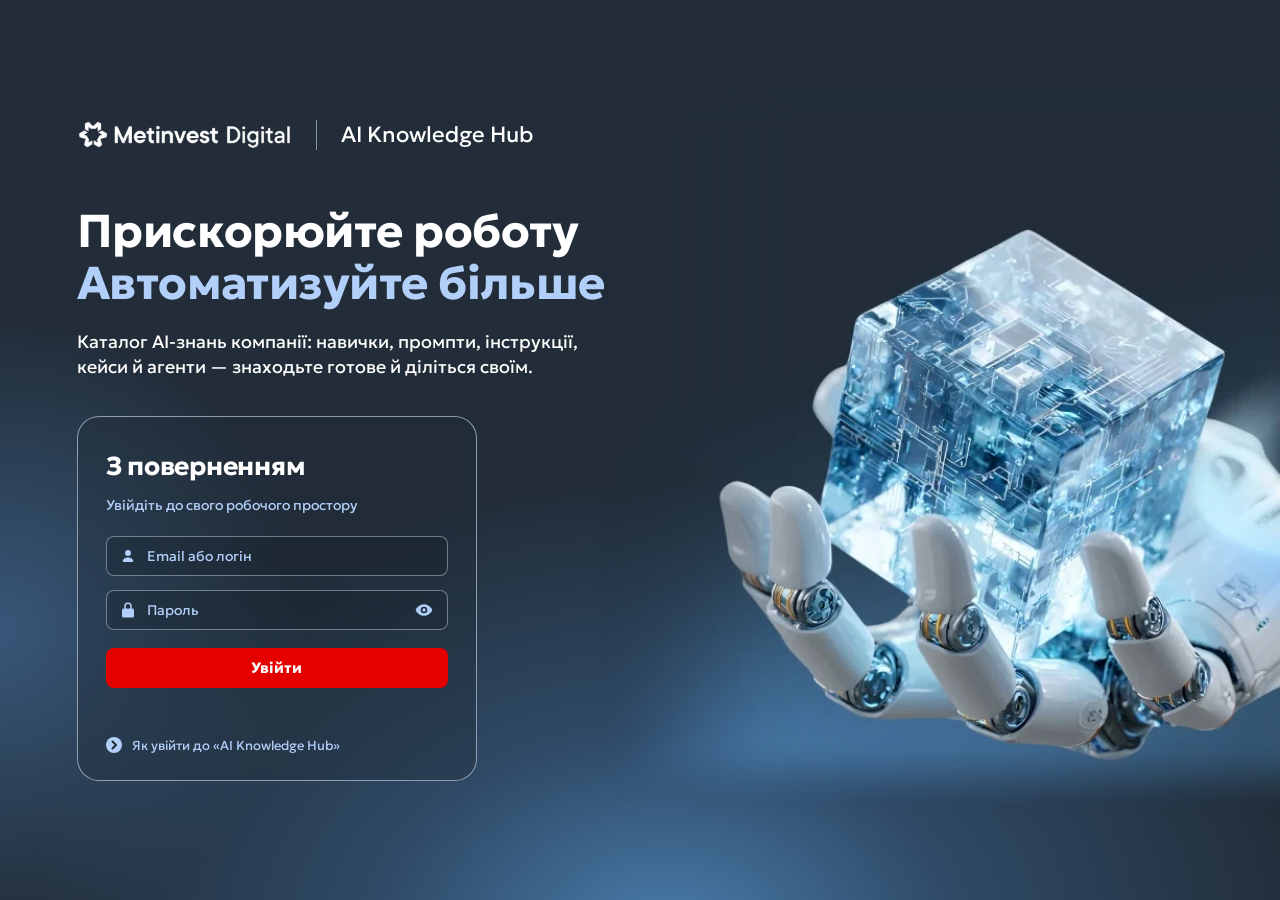
==== commit 7f34aab0: "Фірмовий стиль Metinvest Digital за фінальним макетом дизайнерки - Одна темна фірмова тема з брендбу" ====
--- a/app/static/index.html
+++ b/app/static/index.html
@@ -7,31 +7,25 @@
   <link rel="icon" href="favicon.svg" type="image/svg+xml">
   <link rel="icon" href="favicon.ico" sizes="any">
   <link rel="apple-touch-icon" href="apple-touch-icon.png">
-  <link rel="stylesheet" href="style.css?v=88">
+  <link rel="stylesheet" href="style.css?v=96">
 </head>
 <body>
   <!-- Екран входу -->
   <div id="login-screen" class="auth">
     <div class="auth-left">
+      <!-- Логотип Metinvest Digital і назва хабу через розділювач, як у макеті.
+           brand/metinvest-digital.png тимчасово вирізано з макета — замінити
+           оригінальним файлом логотипа з технічного файла дизайнерки. -->
       <div class="auth-brand">
-        <svg class="brand-mark" viewBox="0 0 48 48" aria-hidden="true">
-          <defs>
-            <linearGradient id="bg" x1="0" y1="0" x2="1" y2="1">
-              <stop offset="0" stop-color="#ff5a63"/>
-              <stop offset="1" stop-color="#e30613"/>
-            </linearGradient>
-          </defs>
-          <path d="M30 8c-6 0-9 4-11 8-2 4-4 8-9 8a7 7 0 0 1 0-14c3 0 5 1 7 3"
-                fill="none" stroke="url(#bg)" stroke-width="5" stroke-linecap="round"/>
-          <path d="M18 40c6 0 9-4 11-8 2-4 4-8 9-8a7 7 0 0 1 0 14c-3 0-5-1-7-3"
-                fill="none" stroke="url(#bg)" stroke-width="5" stroke-linecap="round"/>
-        </svg>
+        <img class="auth-logo" src="brand/metinvest-digital.png?v=1" width="215" height="30"
+             alt="Metinvest Digital">
+        <span class="auth-brand-sep" aria-hidden="true"></span>
         <span class="brand-name">AI Knowledge Hub</span>
       </div>
 
       <h1 class="auth-headline">
-        Прискорюйте роботу.<br>
-        <span class="grad">Автоматизуйте більше.</span>
+        Прискорюйте роботу<br>
+        <span class="grad">Автоматизуйте більше</span>
       </h1>
       <p class="auth-sub">
         Каталог AI-знань компанії: навички, промпти, інструкції,<br>
@@ -85,23 +79,6 @@
         </details>
       </form>
     </div>
-    <!-- Три бейджі у вільній смузі між текстом і фото. Це розмітка, а не частина
-         hero.jpg: так вони не наїжджають на форму й тексти легко правити.
-         Розміщує їх placeAuthBadges() в app.js. -->
-    <ul class="auth-badges" id="auth-badges">
-      <li class="ab ab-1">
-        <svg viewBox="0 0 44 44" aria-hidden="true"><path d="M22 9v29M22 9l-6-3.5H3v28.5h13l6 4M22 9l6-3.5h13v28.5H28l-6 4"/></svg>
-        <div><b>Знання</b><span>промпти, інструкції та кейси</span></div>
-      </li>
-      <li class="ab ab-2">
-        <svg viewBox="0 0 48 44" aria-hidden="true"><circle cx="12" cy="9" r="7"/><path d="M1 41a12 18 0 0 1 24 0"/><circle cx="34" cy="12" r="6"/><path d="M31.5 23.5A11 17 0 0 1 46 41"/></svg>
-        <div><b>Співпраця</b><span>досвід колег в одному місці</span></div>
-      </li>
-      <li class="ab ab-3">
-        <svg viewBox="0 0 44 44" aria-hidden="true"><path d="M3 34l13-13 8 7 17-19M30 8h11v11M3 40h38"/></svg>
-        <div><b>Розвиток</b><span>навчальні маршрути з AI</span></div>
-      </li>
-    </ul>
   </div>
 
   <!-- Головний застосунок.
@@ -195,8 +172,6 @@
             Знайомство з інтерфейсом
           </button>
           <div class="me-sep"></div>
-          <div class="me-theme"><span>Тема</span><div class="theme-seg" id="theme-seg"></div></div>
-          <div class="me-sep"></div>
           <button class="me-item" id="logout-btn" role="menuitem">
             <svg viewBox="0 0 24 24" aria-hidden="true"><path d="M14.5 4.5H19v15h-4.5M11 8l-4 4 4 4M7 12h9"/></svg>
             Вийти
@@ -219,7 +194,7 @@
 
   <div id="toast" class="toast hidden"></div>
 
-  <script src="editor.js?v=5"></script>
-  <script src="app.js?v=90"></script>
+  <script src="editor.js?v=7"></script>
+  <script src="app.js?v=99"></script>
 </body>
 </html>
--- a/app/static/style.css
+++ b/app/static/style.css
@@ -1,77 +1,130 @@
 /* =====================================================================
-   AI Knowledge Hub — візуальна мова хабу.
-   Орієнтир: macOS / iOS — світло, повітря, ієрархія замість декору.
+   AI Knowledge Hub — фірмовий стиль Metinvest Digital.
+
+   Одна тема — темна фірмова (брендбук, листопад 2026): тло #202C38,
+   основний текст білий, додатковий — GRAY BLUE #B2CFF9, акценти RED
+   #E50000, GRAY #4B647D, LIGHT GRAY #B3C2D0. Види матеріалів мають власні
+   кольори навігації (бейдж виду на картці, плитка в картці матеріалу).
 
    Три правила, з яких випливає решта файлу:
    1. Дев'ять розмірів шрифту на весь продукт (--fs-*), а не двадцять сім.
-   2. Поверхні в потоці розділяються волосінню, а не тінню; тінь означає
-      «цей шар справді вище» — поповер, аркуш, перетягування.
-   3. Червоний означає дію або поточне місце. Види матеріалів мають власні
-      спокійні відтінки, щоб тип читався периферійним зором.
-
-   Темна тема — `body.theme-dark`.
+   2. Поверхні в потоці розділяються тонкою світлою рамкою, а не тінню;
+      тінь означає «цей шар справді вище» — поповер, аркуш, перетягування.
+   3. Червоний — заливка головної дії й позначка уваги. Текстом червоний на
+      темному тлі не читається (контраст 2,9:1), тому для тексту й значків
+      є світліший відтінок --primary, а посилання — GRAY BLUE.
    ===================================================================== */
 
-/* Inter змінної насиченості: один файл на всі ваги, з віссю оптичного
-   розміру. Лежить у репозиторії — жодних зовнішніх запитів із контуру. */
+/* Шрифт. У макеті — корпоративний шрифт; поки його файлів немає в
+   репозиторії, працює найближчий за пропорціями вільний Geologica (OFL),
+   змінної насиченості, з кирилицею. Щоб увімкнути корпоративний: покласти
+   його woff2 у fonts/, додати @font-face і поставити назву першою в
+   --font-sans нижче. Жодних зовнішніх запитів із корпоративного контуру. */
 @font-face {
-  font-family: "Inter var";
-  src: url("fonts/inter-var.woff2?v=1") format("woff2");
-  font-weight: 100 900;
-  font-style: normal;
-  font-display: swap;
+  font-family: "Geologica"; font-style: normal; font-weight: 100 900; font-display: swap;
+  src: url("fonts/geologica-cyrillic-ext.woff2?v=1") format("woff2");
+  unicode-range: U+0460-052F, U+1C80-1C8A, U+20B4, U+2DE0-2DFF, U+A640-A69F, U+FE2E-FE2F;
+}
+@font-face {
+  font-family: "Geologica"; font-style: normal; font-weight: 100 900; font-display: swap;
+  src: url("fonts/geologica-cyrillic.woff2?v=1") format("woff2");
+  unicode-range: U+0301, U+0400-045F, U+0490-0491, U+04B0-04B1, U+2116;
+}
+@font-face {
+  font-family: "Geologica"; font-style: normal; font-weight: 100 900; font-display: swap;
+  src: url("fonts/geologica-latin-ext.woff2?v=1") format("woff2");
+  unicode-range: U+0100-02BA, U+02BD-02C5, U+02C7-02CC, U+02CE-02D7, U+02DD-02FF, U+0304, U+0308,
+                 U+0329, U+1D00-1DBF, U+1E00-1E9F, U+1EF2-1EFF, U+2020, U+20A0-20AB, U+20AD-20C0,
+                 U+2113, U+2C60-2C7F, U+A720-A7FF;
+}
+@font-face {
+  font-family: "Geologica"; font-style: normal; font-weight: 100 900; font-display: swap;
+  src: url("fonts/geologica-latin.woff2?v=1") format("woff2");
+  unicode-range: U+0000-00FF, U+0131, U+0152-0153, U+02BB-02BC, U+02C6, U+02DA, U+02DC, U+0304,
+                 U+0308, U+0329, U+2000-206F, U+20AC, U+2122, U+2191, U+2193, U+2212, U+2215,
+                 U+FEFF, U+FFFD;
 }
 
 :root {
+  color-scheme: dark;
+  --font-sans: "Geologica", "Segoe UI Variable Text", "Segoe UI", -apple-system,
+               BlinkMacSystemFont, Roboto, sans-serif;
+
+  /* ---- Фірмова палітра (брендбук) ---- */
+  --brand-bg:         #202C38;
+  --brand-red:        #E50000;
+  --brand-gray:       #4B647D;
+  --brand-light-gray: #B3C2D0;
+  --brand-gray-blue:  #B2CFF9;
+
   /* ---- Поверхні ---- */
-  /* Три рівні поверхні, і між ними має бути видно різницю:
-     хром (майже білий) → канва (сіра) → картка (біла).
-     Раніше канва була #f5f5f7 — лише на крок від білого, тож картки
-     на ній не читалися як окремі об'єкти. */
-  --bg:            #e9ebef;   /* канва сторінки */
-  --bg-grad:       none;
-  --panel:         #ffffff;   /* картки й панелі */
-  --panel-2:       #f4f5f8;   /* вкладена поверхня всередині картки */
-  --soft:          #f4f5f8;
-  --border:        rgba(0, 0, 0, 0.10);
-  --border-strong: rgba(0, 0, 0, 0.18);
-  --fill:          rgba(120, 120, 128, 0.10);   /* нейтральна заливка iOS */
-  --fill-2:        rgba(120, 120, 128, 0.17);
+  --bg:            var(--brand-bg);
+  /* Світліше нагорі, як у макеті: світло з-під верхньої панелі */
+  --bg-grad:       radial-gradient(120% 70% at 62% -8%, rgba(70, 108, 145, 0.55) 0%,
+                                   rgba(32, 44, 56, 0) 62%);
+  --panel:         #263544;   /* картки консолі, вікна, поповери */
+  --panel-2:       #2D3D4E;   /* вкладена поверхня всередині картки */
+  --soft:          #2A3A4A;
+  --card:          rgba(43, 60, 78, 0.28);   /* плитка матеріалу: майже прозора */
+  --border:        rgba(179, 194, 208, 0.22);
+  --border-strong: rgba(179, 194, 208, 0.45);
+  --line:          rgba(179, 194, 208, 0.48); /* рамка плиток і полів, як у макеті */
+  --fill:          rgba(178, 207, 249, 0.09);
+  --fill-2:        rgba(178, 207, 249, 0.16);
 
   /* ---- Текст: рівно три рівні ---- */
-  --text:  #1d1d1f;
-  --muted: #6e6e73;
-  --faint: #a1a1a6;
-
-  /* ---- Акцент бренду: дозовано ---- */
-  --primary:        #e30613;
-  --primary-strong: #c00510;
-  --primary-soft:   rgba(227, 6, 19, 0.10);
-  --primary-soft-2: rgba(227, 6, 19, 0.20);
-  --nav-active:     rgba(120, 120, 128, 0.18);
-
-  /* ---- Хром: напівпрозорий, з розмиттям ---- */
-  --appbar:         rgba(255, 255, 255, 0.82);
-  --appbar-solid:   #ffffff;
-  --appbar-text:    #1d1d1f;
-  --appbar-muted:   #6e6e73;
-  --appbar-line:    rgba(0, 0, 0, 0.10);
-  --appbar-btn:     rgba(120, 120, 128, 0.10);
+  --text:  #FFFFFF;
+  --muted: var(--brand-gray-blue);   /* додатковий текст за брендбуком */
+  --faint: #8A9FB8;                  /* третій рівень; контраст 5,2:1 на тлі */
+  --link:  var(--brand-gray-blue);
+
+  /* ---- Акцент бренду ---- */
+  --primary-fill:       var(--brand-red);   /* заливка головної дії */
+  --primary-fill-hover: #FF1F1F;
+  --primary:        #FF6A6A;   /* червоний для тексту й значків на темному тлі */
+  --primary-strong: #FF9090;
+  --primary-soft:   rgba(229, 0, 0, 0.18);
+  --primary-soft-2: rgba(229, 0, 0, 0.30);
+  --nav-active:     rgba(178, 207, 249, 0.15);
+
+  /* ---- Хром ---- */
+  --appbar:         rgba(39, 58, 77, 0.82);
+  --appbar-solid:   #27394B;
+  --appbar-text:    #FFFFFF;
+  --appbar-muted:   var(--brand-gray-blue);
+  --appbar-line:    rgba(178, 207, 249, 0.42);
+  --appbar-btn:     rgba(178, 207, 249, 0.10);
   --appbar-btn-line: transparent;
-  --sidebar-bg:     rgba(248, 249, 251, 0.82);
+  --sidebar-top:    #212E3B;
+  --sidebar-bg:     linear-gradient(180deg, #212E3B 0%, #283A4B 55%, #33495F 100%);
 
   /* ---- Стани ---- */
-  --danger: #d7263d; --danger-soft: rgba(215, 38, 61, 0.10);
-  --ok:     #2a9d57; --ok-soft:     rgba(42, 157, 87, 0.10);
-  --warn:   #c86a00; --warn-soft:   rgba(200, 106, 0, 0.10);
-
-  /* ---- Відтінки видів матеріалів ---- */
-  --blue:   #0071e3; --blue-t:   rgba(0, 113, 227, 0.10);
-  --green:  #2a9d57; --green-t:  rgba(42, 157, 87, 0.10);
-  --orange: #c86a00; --orange-t: rgba(200, 106, 0, 0.10);
-  --purple: #7b4fd1; --purple-t: rgba(123, 79, 209, 0.10);
-  --teal:   #0f8fa8; --teal-t:   rgba(15, 143, 168, 0.10);
-  --pink:   #c2317c; --pink-t:   rgba(194, 49, 124, 0.10);
+  --danger: #FF6B6B; --danger-soft: rgba(255, 107, 107, 0.16);
+  --ok:     #4CC98A; --ok-soft:     rgba(76, 201, 138, 0.16);
+  --warn:   #F2A93B; --warn-soft:   rgba(242, 169, 59, 0.16);
+
+  /* ---- Кольори тексту матеріалів (editor.js, TEXT_COLORS) ---- */
+  --tc-red: #FF7A7A; --tc-orange: #FFB357; --tc-green: #5FD68F;
+  --tc-blue: #7DB8FF; --tc-purple: #D8A0F7; --tc-gray: #B3C2D0;
+  --mark-bg: rgba(255, 214, 10, 0.30);
+
+  /* ---- Кольори навігації: види матеріалів (брендбук) ---- */
+  --k-agent:       #BE7804;
+  --k-link:        #225622;
+  --k-case:        #2E5073;
+  --k-mcp:         #1A626A;
+  --k-instruction: #7E2838;
+  --k-prompt:      #3C2E73;
+  --k-skill:       #58095A;
+  --k-other:       var(--brand-gray);
+
+  /* ---- Відтінки для службових позначок (розділи, рівні, маршрути) ---- */
+  --blue:   #7DB8FF; --blue-t:   rgba(125, 184, 255, 0.16);
+  --green:  #5FD68F; --green-t:  rgba(95, 214, 143, 0.16);
+  --orange: #F2A93B; --orange-t: rgba(242, 169, 59, 0.16);
+  --purple: #C9A2F5; --purple-t: rgba(201, 162, 245, 0.16);
+  --teal:   #5CCFD6; --teal-t:   rgba(92, 207, 214, 0.16);
+  --pink:   #FF8FB1; --pink-t:   rgba(255, 143, 177, 0.16);
 
   /* ---- Типографічна шкала: дев'ять кроків ---- */
   --fs-cap:    11px;   /* надпис розділу, великими літерами */
@@ -79,98 +132,38 @@
   --fs-foot:   13px;   /* другорядний текст, чипи, дрібні кнопки */
   --fs-call:   14px;   /* кнопки, пункти меню, підписи полів */
   --fs-body:   15px;   /* основний текст */
-  --fs-head:   17px;   /* назва матеріалу, заголовок блоку */
-  --fs-title:  22px;   /* заголовок екрана */
+  --fs-head:   19px;   /* назва матеріалу, заголовок блоку */
+  --fs-title:  24px;   /* заголовок екрана */
   --fs-metric: 28px;   /* число метрики */
-  --fs-large:  32px;   /* велике привітання */
-
-  /* ---- Радіуси: чотири значення ---- */
+  --fs-large:  40px;   /* велике привітання */
+
+  /* ---- Радіуси ---- */
   --r-sm: 8px;
   --r-md: 12px;
   --r-lg: 18px;
   --r-xl: 24px;
+  --r-card: 22px;      /* плитка матеріалу, як у макеті */
   --radius: 12px;      /* історичні псевдоніми, щоб не правити пів файлу */
   --radius-sm: 8px;
 
   /* ---- Підняття: тільки для того, що справді «над» ---- */
-  --shadow: none;                                        /* у потоці — волосінь */
-  --lift:      0 1px 2px rgba(0, 0, 0, 0.04), 0 8px 24px rgba(0, 0, 0, 0.06);
-  --shadow-lg: 0 24px 64px rgba(0, 0, 0, 0.18), 0 2px 8px rgba(0, 0, 0, 0.08);
-
-  /* ---- Палітра діаграм (validated dataviz palette — світла) ---- */
-  --chart-in: #2a78d6; --chart-out: #eb6834;
-  --chart-grid: #e1e0d9; --chart-axis: #898781;
-  --c1:#2a78d6; --c2:#1baf7a; --c3:#eda100; --c4:#008300;
-  --c5:#4a3aa7; --c6:#e34948; --c7:#e87ba4; --c8:#eb6834;
-
-  /* ---- Каталог ---- */
-  --md-red: #e30613;
-  --md-red-strong: #c00510;
-  --md-red-soft: rgba(227, 6, 19, 0.10);
-  --md-ink: #1d1d1f;
-  --md-line: rgba(0, 0, 0, 0.10);
-  --md-canvas: #e9ebef;
-  --md-glow: none;                 /* світіння під червоним прибрано навмисно */
-  --md-tag-dot: transparent;
-}
-
-/* ===== Темна тема ===== */
-body.theme-dark {
-  --bg:            #000000;
-  --bg-grad:       none;
-  --panel:         #1c1c1e;
-  --panel-2:       #2c2c2e;
-  --soft:          #2c2c2e;
-  --border:        rgba(255, 255, 255, 0.13);
-  --border-strong: rgba(255, 255, 255, 0.22);
-  --fill:          rgba(120, 120, 128, 0.20);
-  --fill-2:        rgba(120, 120, 128, 0.30);
-
-  --text:  #f5f5f7;
-  --muted: #98989d;
-  --faint: #6e6e73;
-
-  --primary:        #ff453a;
-  --primary-strong: #ff6961;
-  --primary-soft:   rgba(255, 69, 58, 0.16);
-  --primary-soft-2: rgba(255, 69, 58, 0.28);
-  --nav-active:     rgba(120, 120, 128, 0.30);
-
-  --appbar:         rgba(28, 28, 30, 0.72);
-  --appbar-solid:   #1c1c1e;
-  --appbar-text:    #f5f5f7;
-  --appbar-muted:   #98989d;
-  --appbar-line:    rgba(255, 255, 255, 0.13);
-  --appbar-btn:     rgba(120, 120, 128, 0.24);
-  --appbar-btn-line: transparent;
-  --sidebar-bg:     rgba(28, 28, 30, 0.72);
-
-  --danger: #ff6961; --danger-soft: rgba(255, 105, 97, 0.16);
-  --ok:     #30d158; --ok-soft:     rgba(48, 209, 88, 0.16);
-  --warn:   #ff9f0a; --warn-soft:   rgba(255, 159, 10, 0.16);
-
-  --blue:   #0a84ff; --blue-t:   rgba(10, 132, 255, 0.18);
-  --green:  #30d158; --green-t:  rgba(48, 209, 88, 0.18);
-  --orange: #ff9f0a; --orange-t: rgba(255, 159, 10, 0.18);
-  --purple: #bf5af2; --purple-t: rgba(191, 90, 242, 0.18);
-  --teal:   #40c8e0; --teal-t:   rgba(64, 200, 224, 0.18);
-  --pink:   #ff6482; --pink-t:   rgba(255, 100, 130, 0.18);
-
   --shadow: none;
-  --lift:      0 1px 2px rgba(0, 0, 0, 0.40), 0 8px 24px rgba(0, 0, 0, 0.50);
-  --shadow-lg: 0 24px 64px rgba(0, 0, 0, 0.70);
-
-  --chart-in: #3987e5; --chart-out: #d95926;
-  --chart-grid: rgba(255,255,255,0.10); --chart-axis: #898781;
-  --c1:#3987e5; --c2:#199e70; --c3:#c98500; --c4:#008300;
-  --c5:#9085e9; --c6:#e66767; --c7:#d55181; --c8:#d95926;
-
-  --md-red: #ff453a;
-  --md-red-strong: #ff6961;
-  --md-red-soft: rgba(255, 69, 58, 0.16);
-  --md-ink: #f5f5f7;
-  --md-line: rgba(255, 255, 255, 0.13);
-  --md-canvas: #000000;
+  --lift:      0 1px 2px rgba(0, 0, 0, 0.30), 0 10px 28px rgba(0, 0, 0, 0.35);
+  --shadow-lg: 0 24px 64px rgba(0, 0, 0, 0.55), 0 2px 8px rgba(0, 0, 0, 0.30);
+
+  /* ---- Палітра діаграм (на темному тлі) ---- */
+  --chart-in: #7DB8FF; --chart-out: #F2A93B;
+  --chart-grid: rgba(178, 207, 249, 0.12); --chart-axis: #8A9FB8;
+  --c1:#7DB8FF; --c2:#4CC98A; --c3:#F2A93B; --c4:#5CCFD6;
+  --c5:#C9A2F5; --c6:#FF6A6A; --c7:#FF8FB1; --c8:#B3C2D0;
+
+  /* ---- Каталог (історичні назви) ---- */
+  --md-red: var(--primary);
+  --md-red-strong: var(--primary-strong);
+  --md-red-soft: var(--primary-soft);
+  --md-ink: var(--text);
+  --md-line: var(--border);
+  --md-canvas: var(--bg);
   --md-glow: none;
   --md-tag-dot: transparent;
 }
@@ -179,21 +172,19 @@
 
 body {
   margin: 0;
-  font-family: "Inter var", -apple-system, BlinkMacSystemFont, "SF Pro Text",
-               "Segoe UI Variable Text", "Segoe UI", Roboto, sans-serif;
-  font-optical-sizing: auto;
+  font-family: var(--font-sans);
   font-size: var(--fs-body);
   line-height: 1.47;
-  letter-spacing: -0.01em;      /* оптичне стиснення, як у системних шрифтах Apple */
+  letter-spacing: 0;
   color: var(--text);
-  background: var(--bg) var(--bg-grad) fixed;
+  background: var(--bg-grad) fixed, var(--bg);
   -webkit-font-smoothing: antialiased;
   -moz-osx-font-smoothing: grayscale;
 }
 
-/* Великий текст стискається сильніше — інакше на 32px він виглядає розсипаним */
-h1, h2 { letter-spacing: -0.025em; }
-h3, h4 { letter-spacing: -0.018em; }
+h1, h2 { letter-spacing: -0.01em; }
+h3, h4 { letter-spacing: 0; }
+a { color: var(--link); }
 
 /* Числа в таблицях — моноширинні цифри, щоб колонки не «стрибали» */
 table td, table th {
@@ -214,157 +205,145 @@
   position: relative;
   display: flex;
   align-items: center;
-  overflow-x: hidden;
-  color: #eef2fb;
-  background: url("hero.jpg?v=6") center right / cover no-repeat, #0b1224;
-}
-.auth::before {  /* вуаль лише під текстом зліва; зона бейджів — без затемнення */
-  content: ""; position: absolute; inset: 0;
-  background: linear-gradient(100deg,
-    rgba(8, 16, 38, 0.88) 0%,
-    rgba(9, 18, 43, 0.62) 24%,
-    rgba(10, 20, 48, 0.18) 40%,
-    rgba(10, 18, 40, 0.00) 55%);
+  overflow: hidden;
+  color: #fff;
+  /* Тло з макета: темне вгорі, синє світіння внизу по центру й зліва */
+  background:
+    radial-gradient(ellipse 50% 50% at 52% 104%, rgba(73, 125, 172, 1) 0%,
+                    rgba(58, 98, 140, .55) 45%, rgba(34, 45, 57, 0) 100%),
+    radial-gradient(ellipse 24% 34% at 0% 70%, rgba(58, 92, 128, .9) 0%, rgba(34, 45, 57, 0) 100%),
+    #222D39;
+}
+/* Рука з кубом — праворуч на всю висоту. brand/hero-cube.webp тимчасово
+   вирізано з макета (краї згасають у тло); замінити оригіналом. */
+.auth::after {
+  content: ""; position: absolute; top: 0; right: 0; bottom: 0; z-index: 0;
+  width: min(54vw, calc(100vh * 0.95));
+  background: url("brand/hero-cube.webp?v=1") right center / contain no-repeat;
+  pointer-events: none;
 }
 .auth-left {
   position: relative; z-index: 1;
-  padding: clamp(20px, 5vh, 56px) clamp(28px, 6vw, 96px);
+  padding: clamp(20px, 5vh, 56px) clamp(28px, 6vw, 80px);
   display: flex; flex-direction: column; justify-content: center;
-  max-width: 680px; width: 100%;
-}
-.auth-brand { display: flex; align-items: center; gap: 12px; margin-bottom: clamp(16px, 4vh, 44px); }
-.brand-mark { width: 40px; height: 40px; }
-.brand-name { font-size: var(--fs-title); font-weight: 700; letter-spacing: 0.2px; }
+  max-width: 720px; width: 100%;
+}
+/* Великий екран: увесь лівий блок масштабується разом, у пропорціях макета */
+@media (min-width: 1600px) and (min-height: 860px) { .auth-left { zoom: 1.25; } }
+@media (min-width: 2200px) and (min-height: 1150px) { .auth-left { zoom: 1.6; } }
+.auth-brand { display: flex; align-items: center; gap: 0; margin-bottom: clamp(20px, 6vh, 62px); }
+.auth-logo { display: block; width: 215px; height: auto; }
+.auth-brand-sep { width: 1px; height: 30px; margin: 0 24px; background: rgba(179, 194, 208, 0.7); }
+.auth-brand .brand-name { font-size: 22px; font-weight: 400; letter-spacing: 0; color: #fff;
+  white-space: nowrap; }
 .auth-headline {
-  font-size: clamp(30px, 4.4vw, 58px);
-  line-height: 1.06; font-weight: 800;
-  margin: 0 0 clamp(12px, 2.2vh, 22px); letter-spacing: -1px;
-}
-.auth-headline .grad {
-  background: linear-gradient(90deg, #6aa9ff 0%, #8ab4f8 50%, #c58af9 100%);
-  -webkit-background-clip: text; background-clip: text;
-  -webkit-text-fill-color: transparent; color: transparent;
-}
+  font-size: clamp(30px, 3.6vw, 48px);
+  line-height: 1.14; font-weight: 700;
+  margin: 0 0 clamp(12px, 2.2vh, 22px); letter-spacing: -0.012em;
+}
+@media (min-width: 761px) { .auth-headline { white-space: nowrap; } }
+/* Другий рядок — GRAY BLUE брендбуку, без градієнта */
+.auth-headline .grad { color: var(--brand-gray-blue); }
 .auth-sub {
-  color: #b9c4dd; font-size: clamp(14px, 1.4vw, 18px);
-  line-height: 1.55; margin: 0 0 clamp(16px, 3vh, 36px);
-}
+  color: #fff; font-size: clamp(15px, 1.4vw, 18px);
+  line-height: 1.4; margin: 0 0 clamp(18px, 4vh, 44px);
+}
+/* Картка входу — «скло» з тонкою світлою рамкою */
 .login-card {
-  background: rgba(13, 20, 40, 0.78);
-  -webkit-backdrop-filter: blur(14px); backdrop-filter: blur(14px);
-  padding: clamp(20px, 3vh, 32px);
-  border-radius: 20px; width: 100%; max-width: 460px;
-  display: flex; flex-direction: column; gap: clamp(11px, 1.7vh, 16px);
-  border: 1px solid rgba(255, 255, 255, 0.10);
-  box-shadow: 0 30px 60px rgba(0, 0, 0, 0.40);
-}
-.login-card h2 { margin: 0; font-size: clamp(20px, 2.6vh, 26px); }
+  background: rgba(32, 44, 56, 0.35);
+  -webkit-backdrop-filter: blur(6px); backdrop-filter: blur(6px);
+  padding: clamp(20px, 3.4vh, 30px) clamp(22px, 2.2vw, 28px) clamp(18px, 2.8vh, 26px);
+  border-radius: 22px; width: 100%; max-width: 400px;
+  display: flex; flex-direction: column; gap: clamp(10px, 1.6vh, 14px);
+  border: 1px solid rgba(179, 194, 208, 0.75);
+}
+.login-card h2 { margin: 0; font-size: clamp(21px, 2.9vh, 26px); font-weight: 700; }
 /* «Як увійти» — під формою й згорнуто: потрібне лише тим, хто входить уперше */
 .login-help {
-  border-top: 1px solid rgba(255, 255, 255, 0.10); padding-top: 12px;
-  font-size: var(--fs-foot); line-height: 1.5; color: #b9c4dd;
+  padding-top: 2px;
+  font-size: var(--fs-foot); line-height: 1.5; color: var(--brand-gray-blue);
 }
 .login-help summary {
-  display: flex; align-items: center; gap: 9px; width: fit-content;
-  list-style: none; cursor: pointer; color: #eef2fb; font-weight: 560;
+  display: flex; align-items: center; gap: 10px; width: fit-content;
+  list-style: none; cursor: pointer; color: var(--brand-gray-blue); font-weight: 400;
+  font-size: var(--fs-foot);
 }
 .login-help summary::-webkit-details-marker { display: none; }
+/* Стрілка в колі, як у макеті */
 .login-help summary::before {
-  content: ""; width: 6px; height: 6px; margin-left: 2px;
-  border-right: 1.6px solid currentColor; border-bottom: 1.6px solid currentColor;
-  transform: rotate(-45deg); transition: transform .15s ease;
-}
-.login-help[open] summary::before { transform: rotate(45deg); }
-.login-help summary:focus-visible { outline: 2px solid #ff5a63; outline-offset: 3px; border-radius: 4px; }
-.login-help ol { margin: 10px 0 8px; padding-left: 20px; display: grid; gap: 6px; }
-.login-help p { margin: 0; color: #9fb0d0; }
+  content: ""; flex: 0 0 auto; width: 16px; height: 16px; border-radius: 50%;
+  background: var(--brand-gray-blue) url("data:image/svg+xml;charset=utf-8,%3Csvg xmlns='http://www.w3.org/2000/svg' viewBox='0 0 16 16'%3E%3Cpath d='M6.5 4.5 10 8l-3.5 3.5' fill='none' stroke='%23202C38' stroke-width='2' stroke-linecap='round' stroke-linejoin='round'/%3E%3C/svg%3E") center / 16px no-repeat;
+  transition: transform .15s ease;
+}
+.login-help[open] summary::before { transform: rotate(90deg); }
+.login-help summary:hover { color: #fff; }
+.login-help summary:focus-visible { outline: 2px solid var(--brand-gray-blue); outline-offset: 3px; border-radius: 4px; }
+.login-help ol { margin: 10px 0 8px; padding-left: 20px; display: grid; gap: 6px; color: #fff; }
+.login-help p { margin: 0; color: var(--brand-gray-blue); }
 @media (prefers-reduced-motion: reduce) { .login-help summary::before { transition: none; } }
-/* Бейджі «Знання · Співпраця · Розвиток» — скло, як у макеті hero.
-   Сходинки повторюють макет: кожен наступний зсунутий ліворуч. */
-.auth-badges {
-  position: absolute; left: 0; top: 0; z-index: 1;
-  margin: 0; padding: 0; list-style: none;
-  width: 410px; height: 334px;
-  transform-origin: 0 0; display: none;
-}
-.auth-badges.on { display: block; }
-.ab {
-  position: absolute; display: flex; align-items: center; gap: 22px;
-  height: 96px; min-width: 300px; padding: 0 28px 0 25px; box-sizing: border-box;
-  border-radius: 15px; white-space: nowrap;
-  background: linear-gradient(180deg, rgba(255, 255, 255, 0.075), rgba(255, 255, 255, 0.045)),
-              rgba(18, 24, 58, 0.22);
-  border: 1px solid rgba(255, 255, 255, 0.16);
-  -webkit-backdrop-filter: blur(5px); backdrop-filter: blur(5px);
-}
-.ab-1 { left: 81px; top: 0; }
-.ab-2 { left: 36px; top: 120px; }
-.ab-3 { left: 0; top: 236px; }
-.ab svg {
-  width: 44px; height: 44px; flex: none;
-  fill: none; stroke: currentColor; stroke-width: 3; stroke-linecap: round; stroke-linejoin: round;
-}
-.ab-1 svg { color: #1decff; }
-.ab-2 svg { color: #8539ff; }
-.ab-3 svg { color: #ff40a9; }
-.ab b { display: block; font-size: 18.5px; font-weight: 600; color: #fff; letter-spacing: 0; }
-.ab span { display: block; margin-top: 6px; font-size: 16px; color: #cdd3e8; }
-/* Компактно — на ноутбуках, де смуга між текстом і фото вужча: без підпису. */
-.auth-badges.compact { width: 270px; height: 224px; }
-.auth-badges.compact .ab { height: 64px; min-width: 0; gap: 16px; padding: 0 24px 0 18px; }
-.auth-badges.compact .ab span { display: none; }
-.auth-badges.compact .ab svg { width: 34px; height: 34px; }
-.auth-badges.compact .ab-1 { left: 52px; top: 0; }
-.auth-badges.compact .ab-2 { left: 26px; top: 80px; }
-.auth-badges.compact .ab-3 { left: 0; top: 160px; }
-.card-sub { margin: -6px 0 8px; color: #9fb0d0; font-size: var(--fs-call); }
+.card-sub { margin: -4px 0 6px; color: var(--brand-gray-blue); font-size: var(--fs-call); }
 .hint { color: var(--muted); font-size: var(--fs-foot); }
 .hint b { color: var(--text); }
 
 @media (max-height: 680px) {
-  .auth-brand { margin-bottom: 12px; }
+  .auth-brand { margin-bottom: 14px; }
   .auth-headline { font-size: clamp(26px, 5vw, 40px); }
-  .auth-sub { font-size: var(--fs-foot); margin-bottom: 12px; }
-  .input-wrap input { padding-top: 11px; padding-bottom: 11px; }
-}
-@media (max-width: 760px) { .auth-left { max-width: none; } }
+  .auth-sub { font-size: var(--fs-call); margin-bottom: 12px; }
+  .input-wrap input { height: 38px; }
+}
+/* Вузький екран: зображення відходить на тло, текст і форма — поверх */
+@media (max-width: 900px) {
+  .auth::after { width: 100%; opacity: .28; background-position: right bottom; }
+}
+@media (max-width: 760px) {
+  .auth-left { max-width: none; }
+  /* Примусовий перенос підзаголовка потрібен лише на широкому екрані: на
+     телефоні він лишав рядок «інструкції,» самотнім (перелік екранів, E03) */
+  .auth-sub br { display: none; }
+  .auth-sub { text-wrap: pretty; }
+  .auth-logo { width: 140px; }
+  .auth-brand-sep { height: 20px; margin: 0 12px; }
+  .auth-brand .brand-name { font-size: 15px; }
+  .login-card { max-width: none; }
+}
 
 .input-wrap { position: relative; display: flex; align-items: center; }
 .input-wrap .input-icon {
-  position: absolute; left: 14px; width: 20px; height: 20px;
-  fill: #8fa0c2; pointer-events: none;
+  position: absolute; left: 13px; width: 18px; height: 18px;
+  fill: var(--brand-gray-blue); pointer-events: none;
 }
 .input-wrap input {
-  height: 46px; padding: 0 44px; color: #eef2fb;
-  background: rgba(9, 14, 30, 0.85);
-  border: 1px solid rgba(255, 255, 255, 0.12);
-  border-radius: 10px;
-}
+  height: 40px; padding: 0 44px 0 40px; color: #fff; font-size: var(--fs-call);
+  background: rgba(17, 26, 35, 0.25);
+  border: 1px solid rgba(179, 194, 208, 0.55);
+  border-radius: 8px;
+}
+.input-wrap input::placeholder { color: var(--brand-gray-blue); }
 .input-wrap input:focus {
-  outline: none; border-color: #ff5a63;
-  box-shadow: 0 0 0 3px rgba(227, 6, 19, 0.30);
+  outline: none; border-color: var(--brand-gray-blue);
+  box-shadow: 0 0 0 3px rgba(178, 207, 249, 0.18);
 }
 .pw-toggle {
   position: absolute; right: 8px; background: transparent; border: none;
-  padding: 6px; cursor: pointer; display: flex;
-}
-.pw-toggle svg { width: 20px; height: 20px; fill: #8fa0c2; }
+  padding: 6px; height: auto; cursor: pointer; display: flex;
+}
+.pw-toggle svg { width: 20px; height: 20px; fill: var(--brand-gray-blue); }
 /* Без цього спрацьовує загальне button:hover і за іконкою з'являється червоний квадрат */
 .pw-toggle:hover { background: transparent; }
-.pw-toggle:hover svg { fill: #eef2fb; }
+.pw-toggle:hover svg { fill: #fff; }
 .btn-primary {
-  margin-top: 4px; height: 46px; padding: 0 14px;
-  font-size: var(--fs-body); font-weight: 580;
-  border-radius: var(--r-md); background: #e30613; color: #fff;
-}
-.btn-primary:hover { background: #ff2634; }
+  margin-top: 4px; height: 40px; padding: 0 14px;
+  font-size: var(--fs-body); font-weight: 700;
+  border-radius: 8px; background: var(--primary-fill); color: #fff;
+}
+.btn-primary:hover { background: var(--primary-fill-hover); }
 
 /* =====================================================================
    Базові елементи форм і кнопки
    ===================================================================== */
 input, select, textarea {
-  background: var(--panel);
-  border: 1px solid var(--border);
+  background: rgba(17, 26, 35, 0.35);
+  border: 1px solid var(--line);
   color: var(--text);
   padding: 8px 12px;
   border-radius: var(--r-sm);
@@ -373,28 +352,27 @@
   font-family: inherit;
   transition: border-color .15s ease, box-shadow .15s ease;
 }
-input:hover, select:hover, textarea:hover { border-color: var(--border-strong); }
+input:hover, select:hover, textarea:hover { border-color: rgba(179, 194, 208, 0.7); }
 input:focus, select:focus, textarea:focus {
-  outline: none; border-color: var(--primary);
-  box-shadow: 0 0 0 3px var(--primary-soft);
-}
+  outline: none; border-color: var(--brand-gray-blue);
+  box-shadow: 0 0 0 3px rgba(178, 207, 249, 0.18);
+}
+input::placeholder, textarea::placeholder { color: var(--faint); }
+select option { background: var(--panel); color: var(--text); }
 textarea { resize: vertical; min-height: 90px; }
-input[type="checkbox"] { accent-color: var(--primary); }
+input[type="checkbox"] { accent-color: var(--primary-fill); }
 select {
   /* Власна стрілка: системна в кожному браузері різна й ламає ритм */
   appearance: none; -webkit-appearance: none;
-  background-image: url("data:image/svg+xml;charset=utf-8,%3Csvg xmlns='http://www.w3.org/2000/svg' viewBox='0 0 24 24' fill='none' stroke='%236e6e73' stroke-width='2' stroke-linecap='round' stroke-linejoin='round'%3E%3Cpath d='m6 9 6 6 6-6'/%3E%3C/svg%3E");
+  background-image: url("data:image/svg+xml;charset=utf-8,%3Csvg xmlns='http://www.w3.org/2000/svg' viewBox='0 0 24 24' fill='none' stroke='%23B2CFF9' stroke-width='2' stroke-linecap='round' stroke-linejoin='round'%3E%3Cpath d='m6 9 6 6 6-6'/%3E%3C/svg%3E");
   background-repeat: no-repeat; background-position: right 9px center;
   background-size: 14px; padding-right: 30px;
-}
-body.theme-dark select {
-  background-image: url("data:image/svg+xml;charset=utf-8,%3Csvg xmlns='http://www.w3.org/2000/svg' viewBox='0 0 24 24' fill='none' stroke='%2398989d' stroke-width='2' stroke-linecap='round' stroke-linejoin='round'%3E%3Cpath d='m6 9 6 6 6-6'/%3E%3C/svg%3E");
 }
 
 /* Кнопка без класу — головна дія контексту. На екрані вона має бути одна;
    решта дій беруть `.ghost`. */
 button {
-  background: var(--primary);
+  background: var(--primary-fill);
   color: #fff;
   border: none;
   padding: 0 16px;
@@ -402,26 +380,28 @@
   border-radius: var(--r-sm);
   cursor: pointer;
   font-size: var(--fs-call);
-  font-weight: 550;
+  font-weight: 600;
   font-family: inherit;
-  letter-spacing: -0.01em;
+  letter-spacing: 0;
   display: inline-flex; align-items: center; justify-content: center; gap: 7px;
   transition: background .15s ease, color .15s ease, opacity .15s ease;
 }
-button:hover { background: var(--primary-strong); }
+button:hover { background: var(--primary-fill-hover); }
 button:active { opacity: .82; }
 
-/* Другорядна дія: нейтральна заливка без межі — не сперечається з головною */
+/* Другорядна дія — контурна, як «Мій контент» і «Додати матеріал» у макеті:
+   темна підкладка й світла рамка, не сперечається з червоною головною */
 button.ghost {
-  background: var(--fill); color: var(--text); border: none;
-}
-button.ghost:hover { background: var(--fill-2); }
+  background: rgba(17, 26, 35, 0.35); color: var(--text);
+  border: 1px solid var(--line);
+}
+button.ghost:hover { background: var(--fill); border-color: rgba(179, 194, 208, 0.75); }
 
 /* Третій рівень — лише текст, без підкладки */
 button.plain {
-  background: none; color: var(--primary); padding: 0 4px; height: auto;
-}
-button.plain:hover { background: none; color: var(--primary-strong); }
+  background: none; color: var(--link); padding: 0 4px; height: auto;
+}
+button.plain:hover { background: none; color: var(--text); }
 
 button.danger { background: var(--danger-soft); color: var(--danger); border: none; }
 button.danger:hover { background: var(--danger); color: #fff; }
@@ -437,8 +417,8 @@
 button.small.danger { background: none; color: var(--muted); }
 button.small.danger:hover { background: var(--danger-soft); color: var(--danger); }
 /* Явно акцентна дрібна кнопка — коли вона таки головна в контексті */
-button.small.accent { background: var(--primary); color: #fff; }
-button.small.accent:hover { background: var(--primary-strong); }
+button.small.accent { background: var(--primary-fill); color: #fff; }
+button.small.accent:hover { background: var(--primary-fill-hover); }
 button:disabled { opacity: .45; cursor: not-allowed; }
 button svg { width: 15px; height: 15px; flex: 0 0 auto; }
 
@@ -452,208 +432,174 @@
    ===================================================================== */
 #app.app { display: flex; flex-direction: column; min-height: 100vh; }
 
-/* ---- Верхня панель ---- */
+/* ---- Верхня панель ----
+   Ліва частина — над бічною панеллю, з назвою хабу на її темному тлі;
+   права — пошук, інструкція, сповіщення й профіль. Під панеллю — світла
+   лінія через усю ширину, як у макеті. */
 .topbar {
-  display: flex; align-items: center; gap: 14px;
-  height: 52px; flex: 0 0 52px; padding: 0 16px 0 14px;
+  display: flex; align-items: center; gap: 16px;
+  height: 64px; flex: 0 0 64px; padding: 0 20px 0 0;
   background: var(--appbar);
-  -webkit-backdrop-filter: saturate(180%) blur(24px);
-  backdrop-filter: saturate(180%) blur(24px);
+  -webkit-backdrop-filter: saturate(140%) blur(20px);
+  backdrop-filter: saturate(140%) blur(20px);
   border-bottom: 1px solid var(--appbar-line);
   position: sticky; top: 0; z-index: 40;
 }
 .brand {
-  display: flex; align-items: center; gap: 9px;
-  width: 226px; flex: 0 0 auto; min-width: 0;
-}
-.brand .brand-mark { width: 24px; height: 24px; flex: 0 0 auto; }
+  display: flex; align-items: center; gap: 10px; align-self: stretch;
+  width: 248px; flex: 0 0 auto; min-width: 0; padding: 0 16px 0 30px;
+  background: var(--sidebar-top);
+}
+.brand .brand-mark { display: none; }
 .brand .brand-name {
-  font-size: var(--fs-call); font-weight: 600; letter-spacing: -0.02em;
+  font-size: 21px; font-weight: 700; letter-spacing: -0.01em;
   color: var(--appbar-text); white-space: nowrap; overflow: hidden;
   text-overflow: ellipsis;
 }
+/* Кнопка шухляди потрібна лише на телефоні: на широкому екрані бічна панель завжди відкрита */
 .side-toggle {
-  margin-left: auto; width: 28px; height: 28px; padding: 0; flex: 0 0 auto;
+  display: none; margin-left: auto; width: 30px; height: 30px; padding: 0; flex: 0 0 auto;
   background: none; border-radius: var(--r-sm); color: var(--muted);
 }
 .side-toggle:hover { background: var(--fill); color: var(--text); }
-.side-toggle svg { width: 17px; height: 17px; fill: none; stroke: currentColor;
+.side-toggle svg { width: 18px; height: 18px; fill: none; stroke: currentColor;
   stroke-width: 1.6; stroke-linejoin: round; }
 
-/* Перемикач режимів — фірмовий сегментований контрол */
-.mode-seg { display: inline-flex; gap: 2px; padding: 2px; background: var(--fill);
-  border-radius: 10px; flex: 0 0 auto; }
+/* Перемикач режимів (База знань · Керування) — для тих, хто має «Керування» */
+.mode-seg { display: inline-flex; gap: 2px; padding: 3px; background: rgba(17, 26, 35, 0.35);
+  border: 1px solid var(--line); border-radius: 10px; flex: 0 0 auto; }
 .mode-seg button {
-  height: 28px; padding: 0 13px; border-radius: 8px; background: none;
-  color: var(--muted); font-size: var(--fs-foot); font-weight: 520;
-  gap: 6px;
-}
-.mode-seg button svg { width: 15px; height: 15px; fill: none; stroke: currentColor;
+  height: 30px; padding: 0 13px; border-radius: 7px; background: none;
+  color: var(--muted); font-size: var(--fs-call); font-weight: 560;
+  gap: 7px;
+}
+.mode-seg button svg { width: 16px; height: 16px; fill: none; stroke: currentColor;
   stroke-width: 1.7; stroke-linecap: round; stroke-linejoin: round; }
 .mode-seg button:hover { background: none; color: var(--text); }
-.mode-seg button.active {
-  background: var(--panel); color: var(--text); font-weight: 570;
-  box-shadow: 0 1px 3px rgba(0, 0, 0, .10), 0 0 0 .5px rgba(0, 0, 0, .04);
-}
-.mode-seg button.active svg { color: var(--primary); }
-body.theme-dark .mode-seg button.active { box-shadow: 0 1px 3px rgba(0, 0, 0, .5); }
+.mode-seg button.active { background: var(--nav-active); color: var(--text); font-weight: 650; }
 /* Скільки публікацій користувачів чекає перегляду — видно з будь-якої сторінки */
 .mode-seg .seg-badge {
-  min-width: 17px; height: 17px; padding: 0 5px; margin-left: 2px; border-radius: 9px;
-  background: var(--primary); color: #fff; font-size: 11px; font-weight: 650;
-  line-height: 17px; text-align: center;
-}
-
-/* Пошук — один на весь застосунок, як Spotlight */
-.spotlight { position: relative; margin-left: auto; width: min(420px, 34vw); flex: 0 1 auto; }
+  min-width: 18px; height: 18px; padding: 0 5px; margin-left: 2px; border-radius: 9px;
+  background: var(--primary-fill); color: #fff; font-size: 11px; font-weight: 700;
+  line-height: 18px; text-align: center;
+}
+
+/* Пошук — один на весь застосунок */
+.spotlight { position: relative; margin-left: auto; width: min(432px, 34vw); flex: 0 1 auto; }
 .spotlight input {
-  height: 30px; padding: 0 12px 0 31px; border: none; background: var(--fill);
-  border-radius: var(--r-sm); font-size: var(--fs-foot); color: var(--text);
-}
-.spotlight input:focus { box-shadow: 0 0 0 3px var(--primary-soft); }
-.spotlight input::placeholder { color: var(--faint); }
+  height: 38px; padding: 0 14px 0 46px; border: 1px solid var(--line);
+  background: rgba(17, 26, 35, 0.28); border-radius: 10px;
+  font-size: var(--fs-body); color: var(--text);
+}
+.spotlight input:focus { border-color: var(--brand-gray-blue); box-shadow: 0 0 0 3px rgba(178, 207, 249, 0.16); }
+.spotlight input::placeholder { color: var(--brand-gray-blue); }
 .spotlight svg {
-  position: absolute; left: 10px; top: 7px; width: 15px; height: 15px;
-  fill: none; stroke: var(--faint); stroke-width: 2;
+  position: absolute; left: 16px; top: 10px; width: 18px; height: 18px;
+  fill: none; stroke: var(--brand-gray-blue); stroke-width: 1.7;
   stroke-linecap: round; pointer-events: none;
 }
 
 /* ---- Профіль ---- */
 .me-wrap { position: relative; flex: 0 0 auto; }
-.me-btn { background: none; padding: 0; height: 30px; gap: 5px; }
+.me-btn { background: none; padding: 0; height: 36px; gap: 8px; }
 .me-btn:hover { background: none; }
-.me-chev { width: 11px; height: 11px; fill: none; stroke: var(--faint);
-  stroke-width: 2.2; stroke-linecap: round; stroke-linejoin: round; }
+.me-btn:hover .me-chev { background: #fff; }
+/* Стрілка меню — у світлому колі, як у макеті */
+.me-chev { width: 18px; height: 18px; padding: 4px; border-radius: 50%;
+  background: var(--brand-gray-blue); fill: none; stroke: var(--brand-bg);
+  stroke-width: 3; stroke-linecap: round; stroke-linejoin: round; }
 .avatar {
-  width: 26px; height: 26px; border-radius: 50%; flex: 0 0 auto;
+  width: 36px; height: 36px; border-radius: 50%; flex: 0 0 auto;
   display: flex; align-items: center; justify-content: center;
-  font-size: var(--fs-cap); font-weight: 620; color: #fff;
-  background: linear-gradient(145deg, #ff7a82, var(--primary));
+  font-size: var(--fs-head); font-weight: 750; color: #fff;
+  background: var(--primary-fill);
 }
 .me-menu {
-  position: absolute; right: 0; top: 38px; width: 282px; z-index: 60;
-  background: var(--panel); border: .5px solid var(--border);
+  position: absolute; right: 0; top: 46px; width: 282px; z-index: 60;
+  background: var(--panel); border: 1px solid var(--border);
   border-radius: var(--r-md); box-shadow: var(--shadow-lg); padding: 6px;
 }
 .me-who { padding: 8px 10px 7px; }
-.me-who b { display: block; font-size: var(--fs-foot); font-weight: 580; }
-.me-who .roles { font-size: var(--fs-micro); color: var(--faint); text-transform: capitalize; }
+.me-who b { display: block; font-size: var(--fs-call); font-weight: 650; }
+.me-who .roles { font-size: var(--fs-micro); color: var(--muted); }
 .me-sep { height: 1px; background: var(--border); margin: 5px 10px; }
 .me-item {
-  display: flex; align-items: center; gap: 10px; width: 100%; height: 32px;
+  display: flex; align-items: center; gap: 10px; width: 100%; height: 34px;
   padding: 0 10px; border-radius: 7px; background: none; color: var(--text);
-  font-size: var(--fs-foot); font-weight: 460; justify-content: flex-start;
+  font-size: var(--fs-call); font-weight: 450; justify-content: flex-start;
 }
 .me-item:hover { background: var(--fill); color: var(--text); }
-.me-item svg { width: 16px; height: 16px; flex: 0 0 auto; fill: none;
-  stroke: var(--muted); stroke-width: 1.7; stroke-linecap: round; stroke-linejoin: round; }
+/* Пункт меню з атрибутом hidden (display: flex вище його перебивав) */
+.me-item[hidden] { display: none; }
+.me-item svg { width: 17px; height: 17px; flex: 0 0 auto; fill: none;
+  stroke: var(--muted); stroke-width: 1.6; stroke-linecap: round; stroke-linejoin: round; }
 .me-right { margin-left: auto; font-size: var(--fs-micro); color: var(--faint); }
-.me-theme { display: flex; align-items: center; gap: 10px; padding: 4px 10px 6px;
-  font-size: var(--fs-foot); color: var(--muted); }
-.me-theme .theme-seg { margin-left: auto; }
-
-/* Перемикач теми */
-.theme-seg { display: inline-flex; gap: 2px; padding: 2px;
-  background: var(--fill); border-radius: 8px; }
-.theme-seg button {
-  height: 24px; width: 34px; padding: 0; border-radius: 6px;
-  background: none; color: var(--muted);
-}
-.theme-seg button svg { width: 15px; height: 15px; fill: currentColor; }
-.theme-seg button:hover:not(.active) { background: none; color: var(--text); }
-.theme-seg button.active {
-  background: var(--panel); color: var(--text);
-  box-shadow: 0 1px 3px rgba(0, 0, 0, .10), 0 0 0 .5px rgba(0, 0, 0, .04);
-}
-body.theme-dark .theme-seg button.active { box-shadow: 0 1px 3px rgba(0, 0, 0, .5); }
 
 /* ---- Бічна панель: вміст режиму ---- */
 .shell { display: flex; flex: 1; min-height: 0; }
 .sidebar {
-  width: 240px; flex: 0 0 240px; padding: 10px 10px 14px;
+  width: 248px; flex: 0 0 248px; padding: 22px 12px 18px;
   background: var(--sidebar-bg);
-  -webkit-backdrop-filter: saturate(180%) blur(24px);
-  backdrop-filter: saturate(180%) blur(24px);
-  border-right: 1px solid var(--border);
-  position: sticky; top: 52px; height: calc(100vh - 52px);
-  overflow-y: auto; display: flex; flex-direction: column; gap: 1px;
-}
-
+  position: sticky; top: 64px; height: calc(100vh - 64px);
+  overflow-y: auto; display: flex; flex-direction: column; gap: 2px;
+}
+
+/* Надпис групи — великими літерами, LIGHT GRAY, без жирності */
 .sb-group {
-  font-size: var(--fs-cap); font-weight: 620; color: var(--faint);
-  letter-spacing: .04em; text-transform: uppercase; padding: 15px 10px 5px;
+  font-size: var(--fs-body); font-weight: 400; color: var(--brand-light-gray);
+  letter-spacing: .02em; text-transform: uppercase; padding: 12px 10px 4px;
 }
 .sb-item {
-  display: flex; align-items: center; gap: 9px; width: 100%;
-  height: 31px; padding: 0 10px; border-radius: 7px;
+  display: flex; align-items: center; gap: 11px; width: 100%;
+  min-height: 36px; height: auto; padding: 6px 10px; border-radius: 8px;
   background: none; color: var(--text); text-align: left;
-  font-size: var(--fs-foot); font-weight: 450; justify-content: flex-start;
+  font-size: 16px; font-weight: 400; line-height: 1.25; justify-content: flex-start;
 }
 .sb-item:hover { background: var(--fill); color: var(--text); }
-.sb-item.active { background: var(--nav-active); font-weight: 560; }
-.sb-item > svg {
-  width: 17px; height: 17px; flex: 0 0 auto; fill: none; stroke: var(--muted);
-  stroke-width: 1.7; stroke-linecap: round; stroke-linejoin: round;
-}
-.sb-item.active > svg { stroke: var(--primary); }
-.sb-label { overflow: hidden; text-overflow: ellipsis; white-space: nowrap; }
-.sb-count { margin-left: auto; font-size: var(--fs-micro); color: var(--faint);
-  font-weight: 520; flex: 0 0 auto; }
-.sb-item.active .sb-count { color: var(--muted); }
-/* «Матеріали» — головний вхід у каталог, виділений серед пунктів панелі */
-.sb-item.sb-feature {
-  margin: 10px 0 2px; height: 36px; font-weight: 600;
-  background: var(--primary-soft); color: var(--primary);
-}
-.sb-item.sb-feature > svg { stroke: var(--primary); }
-.sb-item.sb-feature .sb-count { color: var(--primary); opacity: .8; }
-.sb-item.sb-feature:hover { background: var(--primary-soft); filter: brightness(0.97); }
-.sb-item.sb-feature.active { background: var(--primary); color: #fff; }
-.sb-item.sb-feature.active > svg { stroke: #fff; }
-.sb-item.sb-feature.active .sb-count { color: #fff; opacity: .9; }
+.sb-item.active { background: var(--nav-active); }
+.sb-item > svg, .sb-ic {
+  width: 21px; height: 21px; flex: 0 0 auto; fill: none; stroke: var(--brand-light-gray);
+  stroke-width: 1.4; stroke-linecap: round; stroke-linejoin: round;
+}
+.sb-item.active > svg, .sb-item.active .sb-ic { stroke: #fff; }
+/* Назви розділів задає адміністратор: довга переноситься на другий рядок */
+.sb-label { min-width: 0; overflow-wrap: anywhere; }
+/* Лічильники в панелі прибрано (макет): лишається тільки «чекають рішення» */
+.sb-count { display: none; }
+.sb-item.sb-attn .sb-count {
+  display: inline-block; margin-left: auto; min-width: 20px; height: 20px; padding: 0 6px;
+  border-radius: 10px; background: var(--primary-fill); color: #fff;
+  font-size: var(--fs-micro); font-weight: 700; line-height: 20px; text-align: center;
+}
 /* «Інструкція» — останній пункт панелі, притиснутий донизу */
 a.sb-item { text-decoration: none; }
-.sb-spacer { flex: 1 0 14px; border-bottom: 1px solid var(--border); margin-bottom: 6px; }
-.sb-guide .sb-ext { margin-left: auto; }
-
-/* Плитка-відтінок розділу: тип видно, перш ніж прочитано назву */
-.sb-dot {
-  width: 20px; height: 20px; border-radius: 6px; flex: 0 0 auto;
-  display: flex; align-items: center; justify-content: center;
-}
-.sb-dot svg { width: 13px; height: 13px; fill: none; stroke: currentColor;
-  stroke-width: 1.9; stroke-linecap: round; stroke-linejoin: round; }
-.sb-dot.blue { background: var(--blue-t); color: var(--blue); }
-.sb-dot.green { background: var(--green-t); color: var(--green); }
-.sb-dot.orange { background: var(--orange-t); color: var(--orange); }
-.sb-dot.purple { background: var(--purple-t); color: var(--purple); }
-.sb-dot.teal { background: var(--teal-t); color: var(--teal); }
-.sb-dot.pink { background: var(--pink-t); color: var(--pink); }
-.sb-dot.red { background: var(--primary-soft); color: var(--primary); }
-.sb-dot.ink { background: var(--fill-2); color: var(--muted); }
+.sb-spacer { flex: 1 0 18px; border-bottom: 1px solid rgba(178, 207, 249, 0.6);
+  margin: 0 6px 12px; }
+.sb-guide .sb-ext { display: none; }
 
 /* Колекції активного розділу — другий рівень, з відступом */
-.sb-item.sb-sub { padding-left: 39px; font-size: var(--fs-foot); color: var(--muted); }
+.sb-item.sb-sub { padding-left: 43px; min-height: 30px; font-size: var(--fs-body); color: var(--muted); }
 .sb-item.sb-sub.active { color: var(--text); }
-.sb-ext { width: 13px; height: 13px; flex: 0 0 auto; fill: none;
+.sb-ext { width: 14px; height: 14px; flex: 0 0 auto; fill: none; margin-left: auto;
   stroke: var(--faint); stroke-width: 1.9; stroke-linecap: round; }
 
 /* ---- Контент ---- */
 .main { flex: 1; min-width: 0; display: flex; flex-direction: column; }
-.view { padding: 26px 24px 56px; max-width: 1140px; margin: 0 auto; width: 100%; }
+.view { padding: 36px 28px 64px; max-width: 1180px; margin: 0 auto; width: 100%; }
 
 /* ---- Телефон: нижня панель замість бічної ---- */
 .tabbar { display: none; }
 .side-scrim { display: none; }
 
 @media (max-width: 900px) {
-  .brand { width: auto; }
+  .spotlight { width: min(320px, 30vw); }
+}
+
+@media (max-width: 760px) {
+  .topbar { gap: 10px; padding: 0 12px 0 0; height: 56px; flex-basis: 56px; }
+  .brand { width: auto; padding: 0 4px 0 8px; background: none; }
   .brand .brand-name { display: none; }
-  .spotlight { width: min(320px, 30vw); }
-}
-
-@media (max-width: 760px) {
-  .topbar { gap: 10px; padding: 0 12px; }
+  .side-toggle { display: inline-flex; margin-left: 0; }
   .mode-seg button { padding: 0 10px; }
   .mode-seg button span { display: none; }
   .mode-seg button svg { width: 17px; height: 17px; }
@@ -661,17 +607,24 @@
 
   /* Бічна панель стає висувною шухлядою */
   .sidebar {
-    position: fixed; left: 0; top: 52px; bottom: 0; z-index: 45;
-    width: 272px; height: auto;
+    position: fixed; left: 0; top: 56px; bottom: 0; z-index: 45;
+    width: 280px; height: auto;
     transform: translateX(-100%); transition: transform .22s ease;
-    background: var(--panel); box-shadow: var(--shadow-lg);
+    background: var(--sidebar-bg); box-shadow: var(--shadow-lg);
   }
   body.side-open .sidebar { transform: none; }
+  /* Низ шухляди — підтримка й інструкція — не має ховатися під нижньою панеллю */
+  .sidebar { padding-bottom: calc(76px + env(safe-area-inset-bottom, 0px)); }
   body.side-open .side-scrim {
-    display: block; position: fixed; inset: 52px 0 0; z-index: 44;
-    background: rgba(0, 0, 0, .28);
+    display: block; position: fixed; inset: 56px 0 0; z-index: 44;
+    background: rgba(10, 16, 24, .5);
   }
-  .view { padding: 18px 16px 92px; }
+  .view { padding: 20px 16px 92px; }
+  .page-h1-lg { font-size: 30px; }
+  .page-acts button { height: 36px; padding: 0 14px; font-size: var(--fs-call); }
+  .spotlight input { height: 36px; font-size: var(--fs-call); padding-left: 40px; }
+  .spotlight svg { left: 13px; top: 9px; }
+  .avatar { width: 32px; height: 32px; font-size: var(--fs-body); }
 
   .tabbar {
     display: flex; position: fixed; left: 0; right: 0; bottom: 0; z-index: 50;
@@ -683,17 +636,17 @@
   }
   .tabbar button {
     flex: 1; flex-direction: column; gap: 2px; height: auto; padding: 0;
-    background: none; color: var(--faint);
+    background: none; color: var(--muted);
     font-size: 10.5px; font-weight: 520; letter-spacing: 0;
   }
   .tabbar button svg { width: 22px; height: 22px; fill: none; stroke: currentColor;
     stroke-width: 1.8; stroke-linecap: round; stroke-linejoin: round; }
-  .tabbar button.active { color: var(--primary); }
+  .tabbar button.active { color: #fff; }
+  .tabbar button.active svg { stroke: var(--primary); }
   .me-menu { width: min(300px, calc(100vw - 24px)); }
 }
 
 @media (max-width: 480px) {
-  .brand .side-toggle { margin-left: 4px; }
   .spotlight input::placeholder { color: transparent; }
 }
 
@@ -734,6 +687,7 @@
 .badge.published { color: var(--ok); background: var(--ok-soft); }
 .badge.draft { color: var(--muted); }
 .badge.delisted { color: var(--danger); background: var(--danger-soft); }
+.badge.review { color: var(--warn); background: var(--warn-soft); }
 
 .grid { display: grid; grid-template-columns: repeat(auto-fill, minmax(260px, 1fr)); gap: 16px; }
 
@@ -796,18 +750,21 @@
 
 /* ----- Заголовок сторінки ----- */
 .page-head {
-  display: flex; align-items: flex-end; gap: 16px; flex-wrap: wrap;
-  margin: 0 0 24px;
+  display: flex; align-items: center; gap: 16px; flex-wrap: wrap;
+  margin: 0 0 26px;
 }
 .page-head-txt { min-width: 0; }
-.page-crumb { font-size: var(--fs-micro); color: var(--faint); margin-bottom: 6px; }
+.page-crumb { font-size: var(--fs-foot); color: var(--muted); margin-bottom: 6px; }
 .page-h1 {
-  margin: 0; font-size: var(--fs-title); font-weight: 640;
-  letter-spacing: -0.025em; line-height: 1.18;
-}
-.page-h1-lg { font-size: var(--fs-large); font-weight: 700; letter-spacing: -0.032em; }
-.page-sub { margin: 6px 0 0; font-size: var(--fs-foot); color: var(--muted); }
-.page-acts { margin-left: auto; display: flex; gap: 8px; flex-wrap: wrap; }
+  margin: 0; font-size: var(--fs-title); font-weight: 700;
+  letter-spacing: -0.01em; line-height: 1.18;
+}
+.page-h1-lg { font-size: var(--fs-large); font-weight: 700; letter-spacing: -0.015em; line-height: 1.12; }
+.page-sub { margin: 6px 0 0; font-size: var(--fs-body); color: var(--muted); }
+/* Дії сторінки: дві контурні й одна червона, жирним, як у макеті */
+.page-acts { margin-left: auto; display: flex; gap: 10px; flex-wrap: wrap; }
+.page-acts button { height: 38px; padding: 0 18px; font-size: var(--fs-body); font-weight: 700; }
+.page-acts button svg { width: 16px; height: 16px; stroke-width: 2.4; }
 
 /* ----- Один рядок керування ----- */
 .cat-toolbar {
@@ -826,9 +783,8 @@
 .cat-kind:hover { background: none; color: var(--text); }
 .cat-kind.active {
   background: var(--panel); color: var(--text); font-weight: 570;
-  box-shadow: 0 1px 3px rgba(0, 0, 0, .10), 0 0 0 .5px rgba(0, 0, 0, .04);
-}
-body.theme-dark .cat-kind.active { box-shadow: 0 1px 3px rgba(0, 0, 0, .5); }
+  box-shadow: 0 1px 3px rgba(0, 0, 0, .5);
+}
 .cat-kind-n { font-size: var(--fs-cap); font-weight: 620; color: var(--faint); }
 .cat-kind.active .cat-kind-n { color: var(--muted); }
 
@@ -839,7 +795,7 @@
 .cat-filter-btn.on { background: var(--fill-2); }
 .cat-filter-btn b {
   font-size: var(--fs-cap); font-weight: 620; color: #fff;
-  background: var(--primary); border-radius: 99px; padding: 1px 6px;
+  background: var(--primary-fill); border-radius: 99px; padding: 1px 6px;
 }
 
 /* ----- Фільтри у поповері ----- */
@@ -898,21 +854,22 @@
 
 /* ===== Вітрина головної сторінки (BR-01) ===== */
 .cat-showcase { display: flex; flex-direction: column; gap: 30px; margin: 0 0 34px; }
-.show-block { display: flex; flex-direction: column; gap: 13px; }
+.show-block { display: flex; flex-direction: column; gap: 22px; }
 .show-head { display: flex; align-items: baseline; justify-content: space-between; gap: 12px; flex-wrap: wrap; }
-.show-head h2 { margin: 0; font-size: var(--fs-head); font-weight: 620; letter-spacing: -0.02em; }
-.show-head p { margin: 3px 0 0; font-size: var(--fs-foot); }
+.show-head h2 { margin: 0; font-size: 21px; font-weight: 700; letter-spacing: -0.005em; }
+/* Підзаголовок блоку в макеті — основним білим кольором */
+.show-head p, .show-head p.muted { margin: 4px 0 0; font-size: var(--fs-body); color: var(--text); }
 .show-head .ghost-act {
-  height: 26px; padding: 0 10px; border-radius: var(--r-sm); background: none;
-  color: var(--primary); font-size: var(--fs-foot); font-weight: 500; width: auto;
-}
-.show-head .ghost-act:hover { background: var(--fill); }
+  height: 28px; padding: 0 4px; border-radius: var(--r-sm); background: none;
+  color: var(--link); font-size: var(--fs-body); font-weight: 400; width: auto;
+}
+.show-head .ghost-act:hover { background: none; color: #fff; text-decoration: underline; }
 .show-only {
   font-size: var(--fs-cap); font-weight: 600; letter-spacing: .04em; text-transform: uppercase;
   color: var(--faint); background: var(--fill); border-radius: 5px;
   padding: 2px 7px; vertical-align: middle;
 }
-.show-row { display: grid; grid-template-columns: repeat(auto-fill, minmax(250px, 1fr)); gap: 12px; }
+.show-row { display: grid; grid-template-columns: repeat(auto-fill, minmax(280px, 1fr)); gap: 12px; }
 
 /* ===== Воронка ідей (BR-15, FR-10) ===== */
 .idea-list { display: flex; flex-direction: column; gap: 12px; margin-top: 16px; }
@@ -944,31 +901,63 @@
   color: var(--faint);
 }
 
-/* ----- Сітка карток ----- */
-/* Плитки компактніші (фідбек, п. 8.2); остаточні розміри — за макетами */
-.cat-grid { display: grid; grid-template-columns: repeat(auto-fill, minmax(250px, 1fr)); gap: 12px; }
+/* ----- Сітка карток -----
+   Плитка за макетом: назва, опис, а внизу — автор-Експерт, бейдж виду й
+   дія. Без іконки-плитки, тегів, підпису власника, рейтингу й причини
+   рекомендації (дизайнерка: «очищення від шуму»); усе це — у картці
+   матеріалу. Рядки сітки спільні для плиток одного ряду (subgrid), тож
+   назви, описи й низ вирівнюються по горизонталі, як у макеті. */
+.cat-grid { display: grid; grid-template-columns: repeat(auto-fill, minmax(280px, 1fr)); gap: 12px; }
+.cat-grid, .show-row { row-gap: 14px; }
 .cat-empty { grid-column: 1 / -1; text-align: center; padding: 28px 0; }
 
 .mdc {
   position: relative; display: flex; flex-direction: column;
-  background: var(--panel); border: 1px solid var(--border);
-  border-radius: var(--r-lg); padding: 15px; cursor: pointer;
-  transition: transform .16s ease, box-shadow .16s ease;
-}
-/* Тінь означає «підняли» — вона з'являється лише під курсором */
-.mdc:hover, .mdc:focus-visible { transform: translateY(-1px); box-shadow: var(--lift); outline: none; }
-
-.mdc-top { display: flex; align-items: flex-start; gap: 12px; margin-bottom: 8px; }
-/* Плитка виду матеріалу: спокійний відтінок + монохромний гліф */
+  background: var(--card); border: 1px solid var(--line);
+  border-radius: var(--r-card); padding: 20px 18px 16px; cursor: pointer;
+  transition: transform .16s ease, box-shadow .16s ease, border-color .16s ease;
+}
+@supports (grid-template-rows: subgrid) {
+  .cat-grid > .mdc, .show-row > .mdc {
+    display: grid; grid-row: span 3; grid-template-rows: subgrid; row-gap: 14px;
+    grid-template-columns: minmax(0, 1fr);
+  }
+}
+.mdc:hover, .mdc:focus-visible {
+  transform: translateY(-2px); box-shadow: var(--lift); outline: none;
+  border-color: rgba(179, 194, 208, 0.8);
+}
+.mdc:focus-visible { outline: 2px solid var(--brand-gray-blue); outline-offset: 2px; }
+
+/* Плитка-іконка виду: у картці матеріалу, майстрі й рядках керування */
 .mdc-tile {
   flex: 0 0 auto; width: 32px; height: 32px; border-radius: 9px;
   display: inline-flex; align-items: center; justify-content: center;
-  background: var(--fill); color: var(--muted);
-}
-.mdc-tile svg { width: 17px; height: 17px; fill: none; stroke: currentColor;
-  stroke-width: 1.7; stroke-linecap: round; stroke-linejoin: round; }
+  background: var(--k, var(--k-other)); color: #fff;
+}
+.mdc-tile svg { width: 18px; height: 18px; fill: none; stroke: currentColor;
+  stroke-width: 1.5; stroke-linecap: round; stroke-linejoin: round; }
 .mdc-tile img { width: 100%; height: 100%; object-fit: contain; border-radius: 10px; }
 .mdc-emoji { font-size: var(--fs-head); line-height: 1; }
+.mdc-tile.has-img { background: var(--panel-2); border: 1px solid var(--border); }
+.mdc-tile.lg { width: 46px; height: 46px; border-radius: 12px; }
+.mdc-tile.lg svg { width: 24px; height: 24px; }
+.mdc-tile.lg .mdc-emoji { font-size: var(--fs-title); }
+.mdc-tile.sm { width: 30px; height: 30px; border-radius: 8px; }
+.mdc-tile.sm svg { width: 16px; height: 16px; }
+.mdc-tile.sm .mdc-emoji { font-size: var(--fs-foot); }
+
+/* Кольори навігації за видом (брендбук): бейдж і плитка беруть --k */
+.k-agent { --k: var(--k-agent); }
+.k-link { --k: var(--k-link); }
+.k-case { --k: var(--k-case); }
+.k-mcp { --k: var(--k-mcp); }
+.k-instruction { --k: var(--k-instruction); }
+.k-prompt { --k: var(--k-prompt); }
+.k-skill { --k: var(--k-skill); }
+.k-other { --k: var(--k-other); }
+
+/* Відтінки розділів і службових позначок (не види матеріалів) */
 .a-red    { background: var(--primary-soft); color: var(--primary); }
 .a-blue   { background: var(--blue-t);   color: var(--blue); }
 .a-green  { background: var(--green-t);  color: var(--green); }
@@ -977,34 +966,26 @@
 .a-teal, .a-steel   { background: var(--teal-t);   color: var(--teal); }
 .a-pink   { background: var(--pink-t);   color: var(--pink); }
 .a-ink    { background: var(--fill-2);   color: var(--muted); }
-.mdc-tile.has-img { background: var(--panel-2); border: 1px solid var(--border); }
-.mdc-tile.lg { width: 44px; height: 44px; border-radius: 12px; }
-.mdc-tile.lg svg { width: 22px; height: 22px; }
-.mdc-tile.lg .mdc-emoji { font-size: var(--fs-title); }
-.mdc-tile.sm { width: 30px; height: 30px; border-radius: 8px; }
-.mdc-tile.sm svg { width: 15px; height: 15px; }
-.mdc-tile.sm .mdc-emoji { font-size: var(--fs-foot); }
 
 .mdc-fav {
-  flex: 0 0 auto; margin-left: auto; width: 26px; height: 26px; padding: 0;
-  border-radius: 7px; background: none; color: var(--faint);
-}
-.mdc-fav svg { width: 16px; height: 16px; fill: none; stroke: currentColor;
-  stroke-width: 1.7; stroke-linejoin: round; }
-.mdc-fav:hover { background: var(--fill); color: var(--primary); }
-.mdc-fav.on { color: var(--primary); }
-.mdc-fav.on svg { fill: var(--primary); }
+  flex: 0 0 auto; margin-left: auto; width: 28px; height: 28px; padding: 0;
+  border-radius: 7px; background: none; color: var(--brand-gray-blue);
+}
+.mdc > .mdc-fav { position: absolute; top: 10px; right: 12px; z-index: 1; }
+.mdc-fav svg { width: 19px; height: 19px; fill: none; stroke: currentColor;
+  stroke-width: 1.4; stroke-linejoin: round; }
+.mdc-fav:hover { background: var(--fill); color: #fff; }
+.mdc-fav.on { color: var(--primary-fill); }
+.mdc-fav.on svg { fill: var(--primary-fill); }
 
 .mdc-title {
-  margin: 0 0 6px; font-size: var(--fs-body); font-weight: 590;
-  letter-spacing: -0.018em; line-height: 1.3;
+  margin: 0; padding-right: 22px; font-size: 20px; font-weight: 700;
+  letter-spacing: -0.005em; line-height: 1.4; overflow-wrap: anywhere;
 }
 .mdc-desc {
-  margin: 0 0 10px; font-size: var(--fs-foot); line-height: 1.46; color: var(--muted);
+  margin: 0; font-size: var(--fs-body); line-height: 1.4; color: var(--text);
   display: -webkit-box; -webkit-line-clamp: 3; -webkit-box-orient: vertical; overflow: hidden;
 }
-.mdc-div { display: none; }
-.mdc-tags { display: flex; flex-wrap: wrap; gap: 5px; margin: auto 0 10px; }
 .mdc-tag {
   display: inline-flex; align-items: center;
   padding: 3px 8px; border-radius: 6px;
@@ -1012,6 +993,13 @@
   background: var(--fill);
 }
 .mdc-tag .md-dot { display: none; }
+/* «Експерт» перед ім'ям автора (DEV-06). На плитці — тихий підпис «Експерт:»
+   над ім'ям, як у макеті; у картці матеріалу — мітка поруч з ім'ям. */
+.exp-tag {
+  display: inline-flex; align-items: center; padding: 0 6px; border-radius: 5px;
+  font-size: var(--fs-cap); font-weight: 650; line-height: 18px; letter-spacing: .01em;
+  background: var(--brand-gray-blue); color: var(--brand-bg); vertical-align: 1px;
+}
 /* Тег-посилання: виглядає як тег, а клік показує матеріали з ним */
 button.mdc-tag-link {
   height: auto; width: auto; border: 0; box-shadow: none; gap: 0;
@@ -1020,32 +1008,41 @@
   background: var(--fill); color: var(--muted);
 }
 button.mdc-tag-link:hover { background: var(--fill-2); color: var(--text); }
-button.mdc-tag-link:focus-visible { outline: 2px solid var(--primary); outline-offset: 1px; }
+button.mdc-tag-link:focus-visible { outline: 2px solid var(--brand-gray-blue); outline-offset: 1px; }
 .mdc-tag.primary { background: var(--fill-2); color: var(--text); }
-.mdc-tag.t-red    { background: var(--primary-soft); color: var(--primary); }
-.mdc-tag.t-blue   { background: var(--blue-t);   color: var(--blue); }
-.mdc-tag.t-green  { background: var(--green-t);  color: var(--green); }
-.mdc-tag.t-orange, .mdc-tag.t-amber { background: var(--orange-t); color: var(--orange); }
-.mdc-tag.t-purple { background: var(--purple-t); color: var(--purple); }
-.mdc-tag.t-teal, .mdc-tag.t-steel   { background: var(--teal-t);   color: var(--teal); }
-.mdc-tag.t-pink   { background: var(--pink-t);   color: var(--pink); }
-.mdc-tag.t-ink    { background: var(--fill-2);   color: var(--muted); }
-
+
+/* Низ плитки: автор ліворуч, бейдж виду й дія праворуч */
 .mdc-foot {
-  display: flex; align-items: center; gap: 10px;
-  padding-top: 10px; border-top: 1px solid var(--border);
+  display: flex; align-items: flex-end; gap: 8px; margin-top: auto; min-width: 0;
 }
 .mdc-meta {
-  font-size: var(--fs-cap); color: var(--faint); min-width: 0;
-  overflow: hidden; text-overflow: ellipsis; white-space: nowrap;
-}
-/* Дія на картці нейтральна: червоних кнопок на екрані має бути не шість */
+  flex: 1 1 auto; min-width: 0; display: flex; flex-direction: column;
+  font-size: var(--fs-micro); line-height: 1.3; color: var(--faint);
+}
+.mdc-meta .exp-tag {
+  display: block; padding: 0; background: none; color: inherit;
+  font-size: inherit; font-weight: 400; line-height: inherit; letter-spacing: 0;
+}
+.mdc-author { overflow-wrap: anywhere; }
+.mdc-meta .mdc-stale { color: var(--warn); font-weight: 600; }
+/* Бейдж виду: кольори навігації брендбуку, білий текст і значок */
+.kind-badge {
+  flex: 0 0 auto; display: inline-flex; align-items: center; gap: 4px;
+  height: 26px; padding: 0 6px 0 7px; border-radius: 5px;
+  background: var(--k, var(--k-other)); color: #fff;
+  font-size: var(--fs-cap); font-weight: 600; white-space: nowrap;
+}
+.kind-badge svg { width: 16px; height: 16px; fill: none; stroke: currentColor;
+  stroke-width: 1.4; stroke-linecap: round; stroke-linejoin: round; }
+.kind-badge .mdc-emoji { font-size: var(--fs-call); }
+/* Дія на плитці — світла GRAY BLUE з темним текстом, як у макеті */
 .mdc-act {
   flex: 0 0 auto; margin-left: auto; width: auto; height: 28px; padding: 0 12px;
-  border-radius: var(--r-sm); font-size: var(--fs-foot); font-weight: 540;
-  background: var(--fill); color: var(--text);
-}
-.mdc-act:hover { background: var(--fill-2); }
+  border-radius: 6px; font-size: var(--fs-foot); font-weight: 700;
+  background: var(--brand-gray-blue); color: var(--brand-bg);
+}
+.mdc-foot .kind-badge + .mdc-act { margin-left: 0; }
+.mdc-act:hover { background: #fff; color: var(--brand-bg); }
 .mdc-act svg { width: 14px; height: 14px; fill: currentColor; }
 .mdc-act.ghost-act { background: none; color: var(--muted); }
 .mdc-act.ghost-act:hover { background: var(--fill); color: var(--text); }
@@ -1101,10 +1098,10 @@
 .sm-actions { margin: 14px 0 2px; display: flex; flex-wrap: wrap; gap: 8px; }
 .sm-actions .mdc-act, .sm-actions .ghost-act { width: auto; }
 .sm-actions .mdc-act {
-  height: 34px; padding: 0 16px; background: var(--primary); color: #fff;
+  height: 34px; padding: 0 16px; background: var(--primary-fill); color: #fff;
   font-size: var(--fs-call); font-weight: 550;
 }
-.sm-actions .mdc-act:hover { background: var(--primary-strong); }
+.sm-actions .mdc-act:hover { background: var(--primary-fill-hover); }
 .sm-actions .ghost-act {
   height: 34px; padding: 0 16px; border-radius: var(--r-sm);
   background: var(--fill); color: var(--text); font-size: var(--fs-call); font-weight: 540;
@@ -1122,6 +1119,9 @@
 .reuse-badge.r-reference { color: var(--muted); background: var(--fill); }
 .reuse-hint { font-size: var(--fs-micro); color: var(--muted); }
 .reuse-empty { margin: 0 0 10px; font-size: var(--fs-foot); line-height: 1.55; color: var(--muted); }
+.md-block > .reuse-empty { margin: 0; padding: 12px 14px; }
+.md-block > .reuse-level { padding: 12px 14px 0; margin: 0; }
+.md-block > .reuse-contact { margin: 0 14px 14px; }
 .reuse-contact { display: inline-flex; width: auto; text-decoration: none; }
 
 /* ----- Вкладення до картки (FR-03) ----- */
@@ -1170,22 +1170,22 @@
 .md-doc ul, .md-doc ol { padding-left: 20px; margin: 6px 0; }
 .md-doc p { margin: 6px 0; }
 .md-url { display: block; padding: 12px 14px; font-size: var(--fs-foot);
-  color: var(--primary); word-break: break-all; }
+  color: var(--link); word-break: break-all; }
+.md-url:hover { color: #fff; }
 /* Дія в шапці блоку — головна дія картки, тому вона акцентна */
 .md-mini {
   display: inline-flex; align-items: center; gap: 6px; width: auto;
   height: 28px; padding: 0 12px; border-radius: var(--r-sm);
   font-size: var(--fs-foot); font-weight: 550;
-  background: var(--primary); color: #fff;
+  background: var(--primary-fill); color: #fff;
 }
 .md-mini svg { width: 13px; height: 13px; fill: currentColor; }
-.md-mini:hover { background: var(--primary-strong); }
+.md-mini:hover { background: var(--primary-fill-hover); }
 /* Службова дія в шапці блоку (додати файл) не конкурує з головною */
 .md-mini.quiet { background: var(--fill); color: var(--text); }
 .md-mini.quiet:hover { background: var(--fill-2); }
 
 /* Матеріал, що потребує актуалізації */
-.mdc-tag.stale { color: var(--warn); background: var(--warn-soft); }
 .badge.stale { color: var(--warn); background: var(--warn-soft); border-color: transparent; }
 .sm-stale {
   margin: 0 0 14px; padding: 11px 13px; border-radius: var(--r-md);
@@ -1193,11 +1193,6 @@
   color: var(--warn); background: var(--warn-soft);
 }
 
-/* Оцінка матеріалу */
-.mdc-rate { display: inline-flex; align-items: center; gap: 3px; margin-right: 8px; color: var(--faint); }
-.mdc-rate svg { width: 12px; height: 12px; fill: currentColor; stroke: none; }
-.mdc-rate b { font-weight: 600; color: var(--muted); }
-.mdc-rate i { font-style: normal; }
 .fb-rate { display: flex; align-items: center; gap: 3px; margin: 6px 0 10px; }
 .fb-star {
   width: 30px; height: 30px; padding: 0; border-radius: var(--r-sm);
@@ -1207,7 +1202,7 @@
   stroke-width: 1.6; stroke-linejoin: round; }
 .fb-star:hover { background: var(--fill); }
 .fb-star.on { color: var(--primary); }
-.fb-star.on svg { fill: var(--primary); }
+.fb-star.on svg { fill: var(--primary-fill); }
 
 /* ----- Керування матеріалом у картці: автор («Ваш матеріал») чи менеджер
    («Модерація»). Окрема смужка, щоб дії з матеріалом не змішувалися з
@@ -1231,6 +1226,36 @@
 .sm-manage .ghost-act svg { width: 14px; height: 14px; }
 .sm-manage .danger-act { color: var(--danger); }
 .sm-manage .danger-act:hover { background: var(--danger-soft); }
+.sm-manage .accent-act { color: #fff; background: var(--primary-fill); border-color: transparent; }
+.sm-manage .accent-act:hover { background: var(--primary-fill-hover); }
+
+/* ----- Пропозиція змін до опублікованого: було → стало ----- */
+.chg-modal { max-width: 760px; }
+.chg-list { display: flex; flex-direction: column; gap: 10px; margin: 12px 0 16px; }
+.chg-row {
+  display: grid; grid-template-columns: 160px minmax(0, 1fr) auto minmax(0, 1fr);
+  gap: 6px 12px; align-items: start; padding: 10px 12px;
+  border: 1px solid var(--border); border-radius: var(--r-md); background: var(--soft);
+}
+.chg-k { font-size: var(--fs-foot); font-weight: 600; color: var(--muted); }
+.chg-old-v { color: var(--muted); text-decoration: line-through; overflow-wrap: anywhere; }
+.chg-new-v { font-weight: 540; overflow-wrap: anywhere; }
+.chg-arrow { color: var(--faint); }
+.chg-row .small { grid-column: 2 / -1; justify-self: start; }
+.chg-text { grid-template-columns: 160px minmax(0, 1fr); }
+.chg-text .chg-new { max-height: 320px; overflow: auto; background: var(--panel);
+  padding: 8px 12px; border-radius: var(--r-sm); }
+.chg-text .chg-old { grid-column: 2; font-size: var(--fs-foot); color: var(--muted); }
+.chg-text .chg-old .md-doc { max-height: 240px; overflow: auto; }
+@media (max-width: 640px) {
+  .chg-row, .chg-text { grid-template-columns: minmax(0, 1fr); }
+  .chg-arrow { display: none; }
+  .chg-text .chg-old, .chg-row .small { grid-column: 1; }
+}
+
+/* ----- Редактор користувача: розділи менеджера й ознаки ----- */
+.ue-checks { display: flex; flex-wrap: wrap; gap: 8px 20px; margin-top: 6px; }
+.ue-hint { margin: 6px 0 0; font-size: var(--fs-foot); }
 
 /* ----- Обговорення під карткою: коментарі й оцінка ----- */
 .cm h3 { margin: 0; font-size: var(--fs-call); font-weight: 600; }
@@ -1321,7 +1346,7 @@
   align-items: center; margin-bottom: 8px; }
 .an-label { font-size: var(--fs-foot); overflow: hidden; text-overflow: ellipsis; white-space: nowrap; }
 .an-bar { height: 6px; border-radius: 999px; background: var(--fill-2); overflow: hidden; }
-.an-bar i { display: block; height: 100%; border-radius: 999px; background: var(--primary); }
+.an-bar i { display: block; height: 100%; border-radius: 999px; background: var(--primary-fill); }
 .an-val { font-size: var(--fs-micro); color: var(--muted); text-align: right;
   font-variant-numeric: tabular-nums; }
 .an-val b { color: var(--text); font-weight: 600; }
@@ -1383,7 +1408,7 @@
 .fb-badge {
   display: inline-flex; align-items: center; justify-content: center;
   min-width: 20px; height: 20px; padding: 0 6px; border-radius: 99px;
-  background: var(--primary); color: #fff; font-size: var(--fs-cap); font-weight: 620;
+  background: var(--primary-fill); color: #fff; font-size: var(--fs-cap); font-weight: 620;
 }
 .fb-controls { display: flex; align-items: center; gap: 10px; flex-wrap: wrap; }
 .fb-tabs { display: inline-flex; gap: 2px; background: var(--fill);
@@ -1393,9 +1418,8 @@
 .fb-tab:hover { background: none; color: var(--text); }
 .fb-tab.active {
   background: var(--panel); color: var(--text); font-weight: 570;
-  box-shadow: 0 1px 3px rgba(0, 0, 0, .10), 0 0 0 .5px rgba(0, 0, 0, .04);
-}
-body.theme-dark .fb-tab.active { box-shadow: 0 1px 3px rgba(0, 0, 0, .5); }
+  box-shadow: 0 1px 3px rgba(0, 0, 0, .5);
+}
 
 .fb-list { display: flex; flex-direction: column; gap: 12px; margin-top: 16px; }
 .fb-item {
@@ -1455,10 +1479,9 @@
 .md-ul, .md-ol { margin: 4px 0 8px; padding-left: 20px; }
 .md-ul li, .md-ol li { margin: 2px 0; line-height: 1.5; }
 .md-pre {
-  background: var(--panel); border: 1px solid var(--border); border-radius: var(--radius-sm);
+  background: rgba(10, 16, 24, 0.35); border: 1px solid var(--border); border-radius: var(--radius-sm);
   padding: 12px 14px; overflow-x: auto; margin: 8px 0;
 }
-body.theme-dark .md-pre { background: #14161c; }
 .md-pre code { background: transparent; padding: 0; font-size: var(--fs-micro); }
 .md-hr { border: none; border-top: 1px solid var(--border); margin: 12px 0; }
 .md-table { border-collapse: collapse; margin: 8px 0; font-size: var(--fs-foot); width: auto; }
@@ -1472,11 +1495,10 @@
    має лишатися впізнаваним, інакше модалка «зриває» місце. */
 .modal-overlay {
   position: fixed; inset: 0; z-index: 200;
-  background: rgba(0, 0, 0, 0.22);
+  background: rgba(10, 16, 24, 0.55);
   -webkit-backdrop-filter: blur(1.5px); backdrop-filter: blur(1.5px);
   display: flex; align-items: center; justify-content: center; padding: 24px;
 }
-body.theme-dark .modal-overlay { background: rgba(0, 0, 0, 0.5); }
 .modal {
   background: var(--panel); border: .5px solid var(--border);
   border-radius: var(--r-xl); padding: 24px; width: 100%; max-width: 700px;
@@ -1492,7 +1514,7 @@
 .modal .muted { margin: 4px 0 18px; }
 
 .ind-toggle { display: flex; gap: 12px; align-items: flex-start; cursor: pointer; }
-.ind-toggle input { width: 18px; height: 18px; margin-top: 2px; flex: 0 0 auto; accent-color: var(--primary); cursor: pointer; }
+.ind-toggle input { width: 18px; height: 18px; margin-top: 2px; flex: 0 0 auto; accent-color: var(--primary-fill); cursor: pointer; }
 .ind-toggle span { font-size: var(--fs-foot); color: var(--muted); line-height: 1.5; }
 .ind-toggle b { color: var(--text); }
 
@@ -1530,7 +1552,7 @@
   height: 84px; padding: 10px 12px; border-radius: var(--r-md); background: var(--soft);
 }
 .kpi-bar { flex: 1; min-width: 3px; max-width: 26px; border-radius: 3px; background: var(--fill-2); }
-.kpi-bar:last-child { background: var(--primary); }
+.kpi-bar:last-child { background: var(--primary-fill); }
 .kpi-bar:hover { background: var(--muted); }
 .kpi-spark-x { display: flex; justify-content: space-between; font-size: var(--fs-cap);
   color: var(--faint); margin-top: 6px; }
@@ -1538,13 +1560,13 @@
 /* Розкладка NPS: критики / нейтрали / промоутери однією смугою */
 .kpi-nps { margin-top: 14px; }
 .kpi-nps-bar { display: flex; height: 10px; border-radius: 999px; overflow: hidden; background: var(--fill-2); }
-.kpi-nps-bar .seg.detractor { background: var(--primary); }
+.kpi-nps-bar .seg.detractor { background: var(--primary-fill); }
 .kpi-nps-bar .seg.passive { background: var(--warn); }
 .kpi-nps-bar .seg.promoter { background: var(--ok); }
 .kpi-nps-legend { display: flex; flex-wrap: wrap; gap: 8px 18px; margin-top: 10px;
   font-size: var(--fs-micro); color: var(--muted); }
 .kpi-nps-legend i { display: inline-block; width: 8px; height: 8px; border-radius: 2px; margin-right: 6px; }
-.kpi-nps-legend i.d { background: var(--primary); }
+.kpi-nps-legend i.d { background: var(--primary-fill); }
 .kpi-nps-legend i.p { background: var(--warn); }
 .kpi-nps-legend i.r { background: var(--ok); }
 .kpi-comment {
@@ -1575,7 +1597,7 @@
   font-size: var(--fs-foot); font-weight: 580;
   background: var(--fill); color: var(--text);
 }
-.sv-score:hover { background: var(--primary); color: #fff; }
+.sv-score:hover { background: var(--primary-fill); color: #fff; }
 .sv-ends { display: flex; justify-content: space-between; font-size: var(--fs-cap); color: var(--muted); margin-top: 7px; }
 .sv-comment { display: flex; gap: 8px; margin-top: 12px; }
 .sv-comment input { flex: 1; }
@@ -1623,6 +1645,10 @@
 .cat-empty { grid-column: 1 / -1; text-align: center; padding: 28px 0; }
 .cat-empty-acts { display: flex; justify-content: center; gap: 10px; flex-wrap: wrap; margin-top: 14px; }
 .cat-empty-acts .mdc-act, .cat-empty-acts .ghost-act { width: auto; }
+/* Дві кнопки однакової висоти, по центру під текстом (перелік екранів, E10):
+   .mdc-act у плитці притискається праворуч — тут це зайве */
+.cat-empty-acts .mdc-act { margin-left: 0; height: 34px; padding: 0 16px; }
+.cat-empty .cat-empty-title { margin: 0 0 4px; font-size: var(--fs-body); font-weight: 600; }
 .cat-empty-acts .ghost-act {
   height: 34px; padding: 0 16px; border-radius: var(--r-sm); font-weight: 540;
   background: var(--fill); color: var(--text);
@@ -1655,7 +1681,7 @@
 /* «Мій розвиток»: рівень, наступний крок, маршрути (фідбек, п. 5 і 8) */
 .dev { display: flex; flex-direction: column; gap: 28px; }
 .dev-level {
-  display: grid; grid-template-columns: 1fr auto; gap: 16px 24px; align-items: start;
+  display: grid; grid-template-columns: 1fr; gap: 16px 24px; align-items: start;
   padding: 20px 22px; border-radius: var(--r-lg);
   background: var(--panel); border: 1px solid var(--border);
 }
@@ -1667,8 +1693,6 @@
 }
 .dev-level-name { font-size: var(--fs-title); font-weight: 700; letter-spacing: -0.02em; }
 .dev-date { margin-top: 4px; font-size: var(--fs-micro); color: var(--faint); }
-.dev-level-acts { display: flex; flex-wrap: wrap; gap: 8px; justify-content: flex-end; }
-.dev-level-acts button, .dev-level-acts .btn { width: auto; }
 .dev-ladder {
   grid-column: 1 / -1; display: grid; grid-template-columns: repeat(auto-fit, minmax(96px, 1fr));
   gap: 6px; margin: 4px 0 0; padding: 0; list-style: none; counter-reset: lvl;
@@ -1686,26 +1710,65 @@
 .dev-ladder li.done { color: var(--text); }
 .dev-ladder li.done::before { content: "✓"; background: var(--green-t); color: var(--green); }
 .dev-ladder li.on { background: var(--primary-soft); color: var(--primary); }
-.dev-ladder li.on::before { background: var(--primary); color: #fff; }
+.dev-ladder li.on::before { background: var(--primary-fill); color: #fff; }
 .dev-next { grid-column: 1 / -1; }
 @media (max-width: 620px) {
-  .dev-level { grid-template-columns: 1fr; padding: 16px; }
-  .dev-level-acts { justify-content: flex-start; }
-}
+  .dev-level { padding: 16px; }
+}
+
+/* Аналітика менеджера: які розділи враховано (фідбек, п. 15) */
+.an-scope {
+  margin: 0 0 14px; padding: 11px 14px; border-radius: var(--r-md);
+  font-size: var(--fs-foot); line-height: 1.5;
+  background: var(--panel); border: 1px solid var(--border); color: var(--muted);
+}
+.an-scope b { color: var(--text); font-weight: 580; }
 
 .test-url-row { display: flex; gap: 8px; margin-top: 12px; }
 .test-url-row input { flex: 1; min-width: 0; }
 .test-url-row .mdc-act { width: auto; flex: 0 0 auto; height: 38px; }
 
-/* Посилання, що виглядає як головна кнопка (наприклад, «Пройти тест») */
-a.btn {
-  display: inline-flex; align-items: center; justify-content: center; gap: 7px;
-  height: 34px; padding: 0 16px; border-radius: var(--r-sm);
-  background: var(--primary); color: #fff; text-decoration: none;
-  font-size: var(--fs-call); font-weight: 550; letter-spacing: -0.01em;
-}
-a.btn:hover { background: var(--primary-strong); }
-a.btn .btn-ext { width: 14px; height: 14px; }
+/* Підтримка на головній (фідбек тестування, п. 21): AI SD агент і «Зворотний
+   зв'язок». За макетом — під тонкою лінією, без рамок: великий контурний
+   значок, жирна назва й пояснення, куди з яким питанням. */
+.support-block { padding-top: 32px; border-top: 1px solid var(--line); }
+.support-row { display: grid; grid-template-columns: repeat(auto-fit, minmax(300px, 1fr)); gap: 16px 40px; }
+.support-card {
+  display: flex; align-items: flex-start; gap: 16px; width: 100%; height: auto;
+  text-align: left; justify-content: flex-start; text-decoration: none;
+  padding: 6px 4px; border-radius: var(--r-md); font: inherit; color: var(--text);
+  background: none; border: 0;
+}
+/* Кнопка без власного фону при наведенні залилася б червоним */
+.support-card:hover { background: var(--fill); color: var(--text); }
+.support-card:focus-visible { outline: 2px solid var(--brand-gray-blue); outline-offset: 2px; }
+.support-ic { width: 54px; height: 54px; flex: 0 0 auto; color: #fff; }
+.support-ic svg { width: 100%; height: 100%; stroke-width: 1.1; }
+.support-txt { display: flex; flex-direction: column; gap: 4px; min-width: 0; }
+.support-txt b { display: flex; align-items: center; gap: 6px;
+  font-size: 21px; font-weight: 700; line-height: 1.2; }
+.support-txt i { font-size: var(--fs-body); font-style: normal; color: var(--text); line-height: 1.35; }
+
+/* «Зворотний зв'язок»: вікно повідомлення й список у «Керуванні» */
+.contact-field { display: flex; flex-direction: column; gap: 6px; margin-top: 14px;
+  font-size: var(--fs-foot); font-weight: 560; }
+.contact-field textarea { font-weight: 400; resize: vertical; min-height: 120px; }
+.contact-meta { margin: 8px 0 0; font-size: var(--fs-micro); color: var(--faint); }
+.contact-list { display: flex; flex-direction: column; gap: 12px; margin-top: 16px; }
+.contact-row {
+  padding: 15px 17px; border-radius: var(--r-lg);
+  background: var(--panel); border: 1px solid var(--border);
+}
+.contact-row.done { background: var(--soft); }
+.contact-head { display: flex; align-items: flex-start; justify-content: space-between; gap: 12px;
+  font-size: var(--fs-foot); }
+.contact-head a { color: var(--link); }
+.contact-sub { font-size: var(--fs-micro); color: var(--faint); margin-top: 3px; }
+.contact-text { margin: 10px 0 0; font-size: var(--fs-foot); line-height: 1.55; white-space: pre-wrap;
+  overflow-wrap: anywhere; }
+.contact-foot { display: flex; flex-wrap: wrap; align-items: center; gap: 10px; margin-top: 12px;
+  font-size: var(--fs-micro); }
+.contact-foot button { width: auto; }
 
 /* Підказка — це рядок із дією, а не заголовок секції без вмісту */
 .nudges { display: grid; grid-template-columns: repeat(auto-fit, minmax(320px, 1fr)); gap: 12px; }
@@ -1732,17 +1795,6 @@
   font-size: var(--fs-foot); line-height: 1.5;
   background: var(--primary-soft); color: var(--text);
 }
-.lvl-list { display: flex; flex-direction: column; gap: 8px; margin-top: 14px; }
-.lvl-opt {
-  display: flex; flex-direction: column; gap: 3px; width: 100%; height: auto;
-  text-align: left; align-items: flex-start; justify-content: flex-start;
-  padding: 12px 14px; border-radius: var(--r-md); font: inherit;
-  background: var(--soft); border: 1px solid var(--border); color: var(--text);
-}
-.lvl-opt:hover { background: var(--fill); }
-.lvl-opt.active { border-color: var(--primary); background: var(--primary-soft); }
-.lvl-opt b { font-size: var(--fs-call); font-weight: 580; }
-.lvl-opt span { font-size: var(--fs-micro); color: var(--muted); }
 .lvl-checks { display: flex; flex-wrap: wrap; gap: 8px; margin-top: 6px; }
 .lvl-check { display: inline-flex; align-items: center; gap: 6px; width: auto; font-size: var(--fs-foot); }
 .lvl-check input { width: auto; margin: 0; }
@@ -1784,7 +1836,7 @@
   text-transform: uppercase; letter-spacing: .03em;
 }
 .path-bar { display: block; height: 4px; border-radius: 999px; background: var(--fill-2); overflow: hidden; }
-.path-bar > span { display: block; height: 100%; background: var(--primary); border-radius: 999px; }
+.path-bar > span { display: block; height: 100%; background: var(--primary-fill); border-radius: 999px; }
 .path-bar.lg { height: 6px; flex: 1; }
 .path-pct { font-size: var(--fs-foot); font-weight: 600; color: var(--muted); flex: 0 0 auto;
   font-variant-numeric: tabular-nums; }
@@ -1810,37 +1862,21 @@
 .step-note { font-size: var(--fs-micro); color: var(--muted); margin-top: 3px; line-height: 1.45; }
 .step-gone { color: var(--primary); }
 
-/* Пояснення, чому матеріал порадили + кнопка «більше не показувати» */
-.rec-why {
-  display: flex; align-items: center; gap: 8px; margin-top: 12px;
-  padding-top: 10px; border-top: 1px solid var(--border);
-  font-size: var(--fs-cap); color: var(--faint);
-}
-.rec-why span { flex: 1; min-width: 0; }
-.rec-hide {
-  flex: 0 0 auto; width: 20px; height: 20px; padding: 0; border-radius: 50%;
-  background: none; color: var(--faint); font-size: var(--fs-foot); line-height: 1;
-}
-.rec-hide:hover { background: var(--fill); color: var(--text); }
 
 /* ===== Корпоративний вхід (Entra ID) ===== */
 .btn-entra {
   display: flex; align-items: center; justify-content: center; gap: 10px;
-  width: 100%; padding: 12px 18px; margin-bottom: 4px;
-  border-radius: 12px; font-size: var(--fs-call); font-weight: 600; text-decoration: none;
-  background: var(--panel); color: var(--text); border: 1px solid var(--md-line);
-}
-.btn-entra:hover { border-color: rgba(255,255,255,.4); }
+  width: 100%; height: 40px; padding: 0 18px;
+  border-radius: 8px; font-size: var(--fs-call); font-weight: 700; text-decoration: none;
+  background: rgba(17, 26, 35, 0.25); color: #fff; border: 1px solid rgba(179, 194, 208, 0.75);
+}
+.btn-entra:hover { background: rgba(178, 207, 249, 0.12); }
 .btn-entra svg { width: 18px; height: 18px; fill: currentColor; flex: 0 0 auto; }
-.login-or { position: relative; text-align: center; margin: 14px 0 10px; }
-.login-or::before {
-  content: ""; position: absolute; left: 0; right: 0; top: 50%;
-  border-top: 1px solid var(--md-line);
-}
-.login-or span {
-  position: relative; padding: 0 12px; font-size: var(--fs-micro); color: var(--muted);
-  background: var(--panel);
-}
+.login-or { display: flex; align-items: center; gap: 12px; margin: 2px 0; }
+.login-or::before, .login-or::after {
+  content: ""; flex: 1; border-top: 1px solid rgba(179, 194, 208, 0.35);
+}
+.login-or span { font-size: var(--fs-micro); color: var(--brand-gray-blue); }
 
 /* ===== Мій контент і нагадування (AKH-18) ===== */
 .note-list { display: flex; flex-direction: column; gap: 8px; margin: 14px 0; }
@@ -1884,7 +1920,7 @@
   font-style: normal; font-size: var(--fs-cap); font-weight: 620; background: var(--fill);
 }
 .wiz-steps li.active { color: var(--text); border-color: var(--primary); }
-.wiz-steps li.active i { background: var(--primary); color: #fff; }
+.wiz-steps li.active i { background: var(--primary-fill); color: #fff; }
 .wiz-steps li.done { color: var(--muted); border-color: var(--primary); }
 .wiz-steps li.done i { background: var(--primary-soft); color: var(--primary); }
 .wiz-body { padding: 18px 24px 8px; overflow-y: auto; flex: 1 1 auto; min-height: 0; }
@@ -2027,38 +2063,40 @@
 .res-acts select.res-status { width: auto; }
 .sm-draft.returned { color: var(--warn); background: var(--warn-soft); border-color: transparent; }
 .sm-draft.returned b { color: inherit; }
+.sm-draft.review { color: var(--warn); background: var(--warn-soft); border-color: transparent; }
 
 /* Дзвіночок у верхній панелі */
 .notif-wrap { position: relative; flex: 0 0 auto; }
 /* «?» — інструкція в новій вкладці; виглядає як сусідній дзвіночок */
 .help-btn {
   display: grid; place-items: center; flex: 0 0 auto;
-  width: 30px; height: 30px; border-radius: 50%; color: var(--muted);
-}
-.help-btn:hover { background: var(--fill); color: var(--text); }
+  width: 36px; height: 36px; border-radius: 50%; color: var(--brand-gray-blue);
+}
+.help-btn:hover { background: var(--fill); color: #fff; }
 .help-btn > svg {
-  width: 19px; height: 19px; fill: none; stroke: currentColor; stroke-width: 1.7;
+  width: 25px; height: 25px; fill: none; stroke: currentColor; stroke-width: 1.4;
   stroke-linecap: round; stroke-linejoin: round;
 }
+/* Дзвіночок — суцільний світлий, з червоною позначкою непрочитаних */
 .notif-btn {
-  position: relative; width: 30px; height: 30px; padding: 0; border-radius: 50%;
-  background: none; color: var(--muted);
-}
-.notif-btn:hover { background: var(--fill); color: var(--text); }
-.notif-btn.has-new { color: var(--text); }
+  position: relative; width: 36px; height: 36px; padding: 0; border-radius: 50%;
+  background: none; color: var(--brand-gray-blue);
+}
+.notif-btn:hover { background: var(--fill); color: #fff; }
+.notif-btn.has-new { color: var(--brand-gray-blue); }
 .notif-btn > svg {
-  width: 18px; height: 18px; fill: none; stroke: currentColor; stroke-width: 1.7;
+  width: 23px; height: 23px; fill: currentColor; stroke: currentColor; stroke-width: 1.2;
   stroke-linecap: round; stroke-linejoin: round;
 }
 .notif-n {
-  position: absolute; top: -2px; right: -3px; min-width: 17px; height: 17px; padding: 0 4px;
-  border-radius: 9px; background: var(--primary); color: #fff; box-sizing: border-box;
-  font-size: var(--fs-cap); font-weight: 640; line-height: 17px; text-align: center;
-  box-shadow: 0 0 0 2px var(--appbar);
+  position: absolute; top: 3px; right: 3px; min-width: 15px; height: 15px; padding: 0 3px;
+  border-radius: 8px; background: var(--primary-fill); color: #fff; box-sizing: border-box;
+  font-size: 9.5px; font-weight: 700; line-height: 15px; text-align: center;
+  box-shadow: 0 0 0 2px var(--appbar-solid);
 }
 .notif-pop {
-  position: absolute; right: 0; top: 38px; width: 340px; max-height: 440px; overflow-y: auto;
-  z-index: 60; padding: 6px; background: var(--panel); border: .5px solid var(--border);
+  position: absolute; right: 0; top: 46px; width: 340px; max-height: 440px; overflow-y: auto;
+  z-index: 60; padding: 6px; background: var(--panel); border: 1px solid var(--border);
   border-radius: var(--r-md); box-shadow: var(--shadow-lg);
 }
 .notif-head {
@@ -2074,7 +2112,7 @@
 }
 .notif-item:hover { background: var(--fill); color: var(--text); }
 .notif-dot { flex: 0 0 auto; width: 7px; height: 7px; margin-top: 6px; border-radius: 50%; background: transparent; }
-.notif-item.unread .notif-dot { background: var(--primary); }
+.notif-item.unread .notif-dot { background: var(--primary-fill); }
 .notif-body { display: flex; flex-direction: column; gap: 2px; min-width: 0; }
 .notif-body b { font-size: var(--fs-foot); font-weight: 580; }
 .notif-body span { font-size: var(--fs-micro); color: var(--muted); line-height: 1.4; }
@@ -2172,7 +2210,7 @@
 .tour-top { display: flex; align-items: center; justify-content: space-between; gap: 8px; }
 /* Прогрес — тонка смужка по верхньому краю підказки */
 .tour-bar { position: absolute; top: 0; left: 0; right: 0; height: 3px; background: var(--fill); }
-.tour-bar i { display: block; height: 100%; background: var(--primary); transition: width .28s ease; }
+.tour-bar i { display: block; height: 100%; background: var(--primary-fill); transition: width .28s ease; }
 .tour-count { font-size: var(--fs-foot); font-weight: 600; color: var(--primary); }
 .tour-skip {
   height: auto; padding: 4px 6px; margin-right: -6px; background: none;
@@ -2244,7 +2282,7 @@
 .rte-area h4 { margin: 10px 0 6px; font-size: var(--fs-call); font-weight: 620; }
 .rte-area ul, .rte-area ol { margin: 4px 0 8px; padding-left: 22px; }
 .rte-area li { margin: 2px 0; }
-.rte-area a { color: var(--primary); }
+.rte-area a { color: var(--link); }
 .rte-area pre {
   margin: 8px 0; padding: 10px 12px; border: 1px solid var(--border); border-radius: var(--r-sm);
   background: var(--panel-2); white-space: pre-wrap;
@@ -2275,7 +2313,77 @@
   .rte-area, .rte-src { max-height: 46vh; }
 }
 
+/* Колір, розмір і виділення в тексті матеріалу — лише з набору (editor.js) */
+.tc-red { color: var(--tc-red); } .tc-orange { color: var(--tc-orange); }
+.tc-green { color: var(--tc-green); } .tc-blue { color: var(--tc-blue); }
+.tc-purple { color: var(--tc-purple); } .tc-gray { color: var(--tc-gray); }
+.ts-small { font-size: .86em; } .ts-large { font-size: 1.22em; line-height: 1.4; }
+.md-doc mark, .md-p mark, .rte-area mark, .md-quote mark {
+  background: var(--mark-bg); color: inherit; padding: 0 2px; border-radius: 3px;
+}
+.rte { position: relative; }
+.rte-fmt { display: inline-flex; align-items: center; gap: 2px; }
+.rte-fmt.hidden { display: none; }
+.rte-u { text-decoration: underline; text-underline-offset: 2px; }
+.rte-color { flex-direction: column; gap: 1px; line-height: 1; font-weight: 650; }
+.rte-color i { display: block; width: 14px; height: 3px; border-radius: 2px;
+  background: linear-gradient(90deg, var(--tc-red), var(--tc-orange), var(--tc-green), var(--tc-blue), var(--tc-purple)); }
+.rte-pop {
+  position: absolute; z-index: 5; display: flex; flex-wrap: wrap; gap: 6px; max-width: 240px;
+  padding: 8px; border-radius: var(--r-md); background: var(--panel);
+  border: 1px solid var(--border-strong); box-shadow: var(--shadow-lg);
+}
+.rte-pop.hidden { display: none; }
+.rte-swatch { width: 28px; height: 28px; min-width: 0; padding: 0; border-radius: 7px;
+  background: var(--fill); display: inline-flex; align-items: center; justify-content: center; }
+.rte-swatch i { width: 16px; height: 16px; border-radius: 50%; }
+.rte-swatch:hover { background: var(--fill-2); }
+.rte-pop-txt { height: 28px; width: auto; padding: 0 9px; border-radius: 7px;
+  background: var(--fill); color: var(--text); font-size: var(--fs-foot); font-weight: 520; }
+.rte-pop-txt:hover { background: var(--fill-2); color: var(--text); }
+.rte-pop .rte-size-small { font-size: var(--fs-micro); }
+.rte-pop .rte-size-large { font-size: var(--fs-body); }
+
 /* Промпт у картці — оформлений, але копіюється як текст */
 .md-doc.md-prompt { padding: 12px 14px; max-height: 340px; overflow: auto; }
 .md-doc.md-prompt > :first-child { margin-top: 0; }
 .md-doc.md-prompt > :last-child { margin-bottom: 0; }
+
+/* =====================================================================
+   Модерація за розділами (DEV-0 … DEV-04): пакет без SKILL.md, модератор і
+   заступник, погодження правок з автором, журнал модерації
+   ===================================================================== */
+.wiz-drop.bad { border-color: var(--danger); background: var(--danger-soft); }
+.wiz-pkg-err {
+  margin: -2px 0 12px; padding: 10px 12px; border-radius: var(--r-md);
+  font-size: var(--fs-foot); line-height: 1.45;
+  color: var(--danger); background: var(--danger-soft);
+}
+.wiz-who:empty { display: none; }
+.wiz-who { margin-top: -4px; }
+.agree-links { display: flex; flex-wrap: wrap; gap: 8px; margin-top: 8px; }
+a.ghost-act { text-decoration: none; }
+.agree-dlg .agree-links { margin: 0 0 14px; }
+.agree-dlg .ind-toggle { margin-bottom: 14px; }
+.sm-agree b { color: inherit; }
+.sm-modinfo { margin: 0 0 14px; font-size: var(--fs-foot); color: var(--muted); line-height: 1.5; }
+.sm-modinfo b { color: var(--text); font-weight: 560; }
+.sm-history { margin: 0 0 14px; font-size: var(--fs-foot); }
+.sm-history summary { cursor: pointer; color: var(--muted); }
+.sm-history ul { margin: 8px 0 0; padding-left: 18px; line-height: 1.5; }
+.sm-history li { margin: 4px 0; }
+.ue-sec-list { display: flex; flex-direction: column; gap: 6px; margin-top: 6px; }
+.ue-sec-row {
+  display: flex; align-items: center; justify-content: space-between; gap: 12px;
+  padding: 6px 0; border-bottom: 1px solid var(--border);
+}
+.ue-sec-row:last-child { border-bottom: 0; }
+.ue-sec-name { display: flex; flex-direction: column; min-width: 0; }
+.ue-sec-row select { width: auto; min-width: 140px; flex: 0 0 auto; }
+.agree-links .ghost-act {
+  display: inline-flex; align-items: center; gap: 6px; padding: 6px 12px;
+  border-radius: 999px; background: var(--panel); border: 1px solid var(--border);
+  color: var(--text); font-size: var(--fs-foot); font-weight: 520; cursor: pointer;
+}
+.agree-links .ghost-act:hover { background: var(--fill); }
+.agree-links .ghost-act svg { width: 14px; height: 14px; }
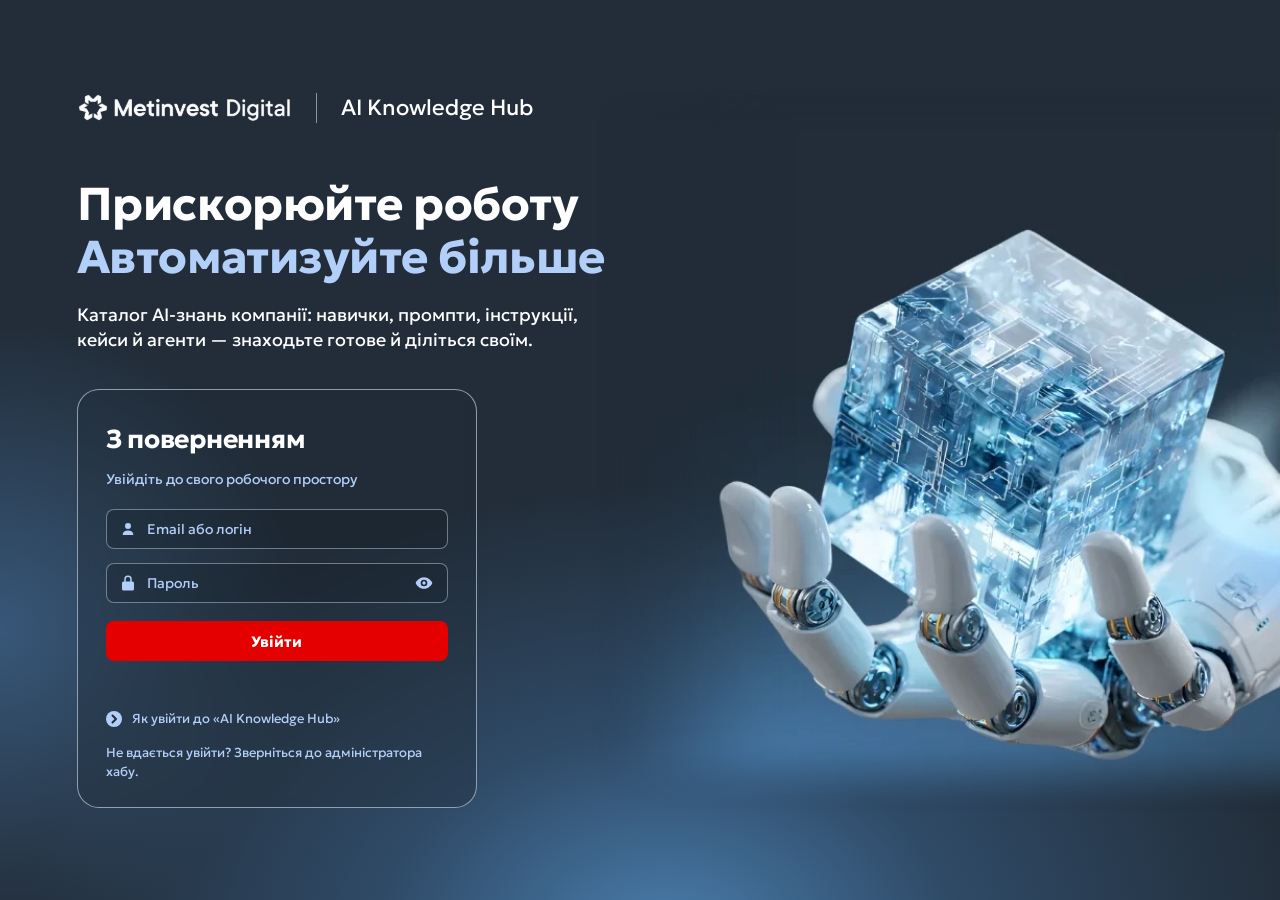
==== commit 5da35357: "Головна за фідбеком колег: цінність і плитки-сценарії, «Мої матеріали», контакт адміністратора - П. " ====
--- a/app/static/index.html
+++ b/app/static/index.html
@@ -7,7 +7,7 @@
   <link rel="icon" href="favicon.svg" type="image/svg+xml">
   <link rel="icon" href="favicon.ico" sizes="any">
   <link rel="apple-touch-icon" href="apple-touch-icon.png">
-  <link rel="stylesheet" href="style.css?v=96">
+  <link rel="stylesheet" href="style.css?v=97">
 </head>
 <body>
   <!-- Екран входу -->
@@ -65,18 +65,24 @@
 
         <button type="submit" class="btn-primary">Увійти</button>
         <div id="login-error" class="error"></div>
+        <p id="login-hint" class="login-hint hidden">Пароль від корпоративної пошти тут
+          не підходить: потрібні логін і пароль, які видав адміністратор хабу.</p>
 
         <!-- Як увійти — лише тут, на сторінці входу: тому, хто вже в хабі,
              це не потрібно. Кроки уточнюються під доступні способи входу. -->
         <details class="login-help" id="login-help">
           <summary>Як увійти до «AI Knowledge Hub»</summary>
           <ol id="login-help-steps">
-            <li>Введіть логін і пароль, які видав адміністратор хабу. Логіном може бути
-              робоча пошта або ім'я користувача; великі й малі літери не важливі.</li>
+            <li>Введіть логін і пароль, які видав адміністратор хабу. Пароль від
+              корпоративної пошти тут не підходить. Логіном може бути робоча пошта або
+              ім'я користувача; великі й малі літери не важливі.</li>
             <li>Натисніть «Увійти». Відкриється сторінка «Для вас» з рекомендаціями.</li>
           </ol>
-          <p>Не вдається увійти? Зверніться до адміністратора хабу.</p>
         </details>
+        <!-- Контакт адміністратора видно завжди, а не лише в розгорнутій підказці
+             (фідбек колег, п. 8); адресу підставляє paintLoginContact(). -->
+        <p class="login-contact" id="login-contact">Не вдається увійти? Зверніться до
+          адміністратора хабу.</p>
       </form>
     </div>
   </div>
@@ -165,7 +171,7 @@
           </button>
           <button class="me-item" data-act="my-content" role="menuitem" hidden>
             <svg viewBox="0 0 24 24" aria-hidden="true"><path d="M6 3.5h9l3.5 3.5v13.5H6z"/><path d="M15 3.5V7h3.5"/><path d="M9 12.5h6M9 16h4"/></svg>
-            Мій контент
+            Перевірка актуальності<span class="me-right"></span>
           </button>
           <button class="me-item" data-act="tour" role="menuitem">
             <svg viewBox="0 0 24 24" aria-hidden="true"><path d="M12 3.4l1.9 5.2 5.2 1.9-5.2 1.9-1.9 5.2-1.9-5.2-5.2-1.9 5.2-1.9L12 3.4Z"/></svg>
@@ -195,6 +201,6 @@
   <div id="toast" class="toast hidden"></div>
 
   <script src="editor.js?v=7"></script>
-  <script src="app.js?v=99"></script>
+  <script src="app.js?v=100"></script>
 </body>
 </html>
--- a/app/static/style.css
+++ b/app/static/style.css
@@ -281,6 +281,12 @@
 .login-help ol { margin: 10px 0 8px; padding-left: 20px; display: grid; gap: 6px; color: #fff; }
 .login-help p { margin: 0; color: var(--brand-gray-blue); }
 @media (prefers-reduced-motion: reduce) { .login-help summary::before { transition: none; } }
+/* Після «Невірний логін або пароль» — які саме дані тут потрібні (фідбек колег) */
+.login-hint { margin: -6px 0 0; font-size: var(--fs-foot); line-height: 1.45; color: #fff; }
+/* «Не вдається увійти?» з поштою адміністратора — видно завжди (п. 8) */
+.login-contact { margin: 0; font-size: var(--fs-foot); line-height: 1.5; color: var(--brand-gray-blue); }
+.login-contact a { color: #fff; text-decoration: underline; text-underline-offset: 2px;
+  overflow-wrap: anywhere; }
 .card-sub { margin: -4px 0 6px; color: var(--brand-gray-blue); font-size: var(--fs-call); }
 .hint { color: var(--muted); font-size: var(--fs-foot); }
 .hint b { color: var(--text); }
@@ -389,7 +395,7 @@
 button:hover { background: var(--primary-fill-hover); }
 button:active { opacity: .82; }
 
-/* Другорядна дія — контурна, як «Мій контент» і «Додати матеріал» у макеті:
+/* Другорядна дія — контурна, як «Додати матеріал» у макеті:
    темна підкладка й світла рамка, не сперечається з червоною головною */
 button.ghost {
   background: rgba(17, 26, 35, 0.35); color: var(--text);
@@ -871,6 +877,110 @@
 }
 .show-row { display: grid; grid-template-columns: repeat(auto-fill, minmax(280px, 1fr)); gap: 12px; }
 
+/* ===== Головна: спочатку цінність і вибір маршруту (фідбек колег, 24.11.2026) =====
+   Привітання дрібно, під ним — що таке хаб (заголовок, пояснення, шлях
+   «Навчайтеся → …») і пошта адміністратора; далі три плитки-сценарії й
+   компактна плитка «Нещодавно додані». Плитка — одне посилання з однією дією:
+   кнопка всередині лише підписує, куди вона веде. */
+.home-head { align-items: flex-start; }
+.home-greet { margin: 0 0 8px; font-size: var(--fs-head); font-weight: 500; color: var(--brand-gray-blue); }
+.home-title { max-width: 860px; }
+.home-lead { margin: 12px 0 0; max-width: 760px; font-size: 17px; line-height: 1.5; color: var(--text); }
+.home-path {
+  margin: 14px 0 0; display: flex; flex-wrap: wrap; align-items: center; gap: 4px 10px;
+  font-size: var(--fs-body); font-weight: 600; color: var(--brand-gray-blue);
+}
+.home-path i { font-style: normal; font-weight: 400; color: var(--faint); }
+.home-admin { margin: 12px 0 0; font-size: var(--fs-body); color: var(--text); }
+.home-admin a { overflow-wrap: anywhere; }
+/* Дії головної — рядком під поясненням, а не окремо праворуч */
+.home-head .page-acts { margin: 22px 0 0; }
+
+.scn-grid { display: grid; grid-template-columns: repeat(3, minmax(0, 1fr)); gap: 14px; }
+.scn-tile, .scn-new {
+  display: flex; color: var(--text); text-decoration: none;
+  background: var(--card); border: 1px solid var(--line); border-radius: var(--r-card);
+  transition: transform .16s ease, box-shadow .16s ease, border-color .16s ease;
+}
+.scn-tile { flex-direction: column; padding: 22px 22px 20px; min-width: 0; }
+.scn-tile:hover, .scn-tile:focus-visible, .scn-new:hover, .scn-new:focus-visible {
+  transform: translateY(-2px); box-shadow: var(--lift); text-decoration: none;
+  border-color: rgba(179, 194, 208, 0.8);
+}
+.scn-tile:focus-visible, .scn-new:focus-visible { outline: 2px solid var(--brand-gray-blue); outline-offset: 2px; }
+.scn-ic {
+  flex: 0 0 auto; width: 46px; height: 46px; border-radius: 12px;
+  display: inline-flex; align-items: center; justify-content: center;
+  background: var(--fill-2); color: var(--brand-gray-blue);
+}
+.scn-ic svg { width: 26px; height: 26px; }
+.scn-title { margin: 16px 0 0; font-size: 21px; font-weight: 700; line-height: 1.3; letter-spacing: -0.005em; }
+.scn-sub { margin: 6px 0 0; font-size: var(--fs-body); line-height: 1.45; color: var(--text); }
+.scn-k {
+  margin: 16px 0 8px; font-size: var(--fs-cap); font-weight: 600; letter-spacing: .06em;
+  text-transform: uppercase; color: var(--faint);
+}
+.scn-inside {
+  margin: 0 0 20px; padding: 0; list-style: none; display: grid; gap: 5px;
+  font-size: var(--fs-body); line-height: 1.4; color: var(--brand-gray-blue);
+}
+.scn-inside li { position: relative; padding-left: 14px; }
+.scn-inside li::before {
+  content: ""; position: absolute; left: 0; top: .6em; width: 5px; height: 5px;
+  border-radius: 50%; background: currentColor; opacity: .7;
+}
+.scn-cta {
+  margin-top: auto; align-self: flex-start; display: inline-flex; align-items: center; gap: 8px;
+  height: 36px; padding: 0 14px; border-radius: 8px; white-space: nowrap;
+  background: var(--brand-gray-blue); color: var(--brand-bg);
+  font-size: var(--fs-body); font-weight: 700;
+}
+.scn-cta svg { width: 18px; height: 18px; stroke-width: 2.2; }
+.scn-tile:hover .scn-cta, .scn-new:hover .scn-cta { background: #fff; }
+/* «Нещодавно додані» — компактна плитка на всю ширину (п. 6) */
+.scn-new { align-items: center; gap: 16px; margin-top: 14px; padding: 14px 20px; }
+.scn-new .scn-ic { width: 40px; height: 40px; border-radius: 10px; }
+.scn-new .scn-ic svg { width: 22px; height: 22px; }
+.scn-new-txt { flex: 1 1 auto; min-width: 0; display: flex; flex-direction: column; gap: 2px; }
+.scn-new-txt b { font-size: var(--fs-head); font-weight: 700; }
+.scn-new-txt i { font-style: normal; font-size: var(--fs-body); color: var(--brand-gray-blue); }
+.scn-new .scn-cta { margin-top: 0; align-self: center; }
+.home .cat-personal { margin-top: 34px; }
+.home #home-support { margin-top: 34px; }
+/* Вузька область вмісту — плитки одна під одною; на ноутбуці плитка лягає
+   у два стовпці (назва й дія ліворуч, «Усередині» праворуч), щоб не
+   розтягуватися у висоту */
+@media (max-width: 1100px) {
+  .scn-grid { grid-template-columns: minmax(0, 1fr); }
+}
+@media (max-width: 1100px) and (min-width: 761px) {
+  .scn-tile {
+    display: grid; grid-template-columns: minmax(0, 1fr) minmax(0, 1fr);
+    grid-template-rows: auto auto auto 1fr auto; column-gap: 28px;
+  }
+  .scn-ic { grid-column: 1; grid-row: 1; }
+  .scn-title { grid-column: 1; grid-row: 2; }
+  .scn-sub { grid-column: 1; grid-row: 3; }
+  .scn-cta { grid-column: 1; grid-row: 5; margin-top: 18px; }
+  .scn-k { grid-column: 2; grid-row: 1; align-self: end; margin: 0 0 8px; }
+  .scn-inside { grid-column: 2; grid-row: 2 / 6; margin: 0; align-content: start; }
+}
+@media (max-width: 560px) {
+  .scn-new { flex-wrap: wrap; }
+  .scn-new .scn-cta { margin-left: 56px; }
+}
+
+/* Сторінка сценарію: розділи, з яких зібрано матеріали */
+.scn-secs { display: flex; flex-wrap: wrap; align-items: center; gap: 8px; margin: -12px 0 20px; }
+.scn-secs-k { margin-right: 2px; font-size: var(--fs-foot); color: var(--brand-gray-blue); }
+button.scn-sec {
+  width: auto; height: 32px; padding: 0 12px 0 9px; gap: 7px; border-radius: 8px;
+  background: rgba(17, 26, 35, 0.35); border: 1px solid var(--line); color: var(--text);
+  font-size: var(--fs-call); font-weight: 500;
+}
+button.scn-sec:hover { background: var(--fill); border-color: rgba(179, 194, 208, 0.75); }
+button.scn-sec svg { width: 17px; height: 17px; color: var(--brand-light-gray); }
+
 /* ===== Воронка ідей (BR-15, FR-10) ===== */
 .idea-list { display: flex; flex-direction: column; gap: 12px; margin-top: 16px; }
 .idea-row {
@@ -902,11 +1012,12 @@
 }
 
 /* ----- Сітка карток -----
-   Плитка за макетом: назва, опис, а внизу — автор-Експерт, бейдж виду й
-   дія. Без іконки-плитки, тегів, підпису власника, рейтингу й причини
+   Плитка за макетом: назва, опис із двома тегами, а внизу — автор-Експерт,
+   бейдж виду й дія. Без іконки-плитки, підпису власника, рейтингу й причини
    рекомендації (дизайнерка: «очищення від шуму»); усе це — у картці
-   матеріалу. Рядки сітки спільні для плиток одного ряду (subgrid), тож
-   назви, описи й низ вирівнюються по горизонталі, як у макеті. */
+   матеріалу. Теги колеги попросили повернути (24.11.2026): клік по тегу
+   відкриває добірку. Рядки сітки спільні для плиток одного ряду (subgrid),
+   тож назви, описи й низ вирівнюються по горизонталі, як у макеті. */
 .cat-grid { display: grid; grid-template-columns: repeat(auto-fill, minmax(280px, 1fr)); gap: 12px; }
 .cat-grid, .show-row { row-gap: 14px; }
 .cat-empty { grid-column: 1 / -1; text-align: center; padding: 28px 0; }
@@ -982,10 +1093,17 @@
   margin: 0; padding-right: 22px; font-size: 20px; font-weight: 700;
   letter-spacing: -0.005em; line-height: 1.4; overflow-wrap: anywhere;
 }
+.mdc-body { display: flex; flex-direction: column; gap: 12px; min-width: 0; }
 .mdc-desc {
   margin: 0; font-size: var(--fs-body); line-height: 1.4; color: var(--text);
   display: -webkit-box; -webkit-line-clamp: 3; -webkit-box-orient: vertical; overflow: hidden;
 }
+.mdc-tags { display: flex; flex-wrap: wrap; align-items: center; gap: 6px; min-width: 0; }
+.mdc-tags button.mdc-tag-link {
+  max-width: 100%; overflow: hidden; text-overflow: ellipsis; white-space: nowrap;
+  color: var(--brand-gray-blue);
+}
+.mdc-tag-more { font-size: var(--fs-cap); color: var(--faint); }
 .mdc-tag {
   display: inline-flex; align-items: center;
   padding: 3px 8px; border-radius: 6px;
@@ -1677,6 +1795,9 @@
   color: var(--primary); font-size: inherit; font-weight: 560; letter-spacing: 0;
 }
 button.link-btn:hover { background: none; color: var(--primary-strong); text-decoration: underline; }
+/* «Зв'язатися з адміністратором» поруч із текстом — звичайне посилання */
+button.link-btn[data-contact-admin] { color: var(--link); }
+button.link-btn[data-contact-admin]:hover { color: #fff; }
 
 /* «Мій розвиток»: рівень, наступний крок, маршрути (фідбек, п. 5 і 8) */
 .dev { display: flex; flex-direction: column; gap: 28px; }
@@ -1750,6 +1871,8 @@
 .support-txt i { font-size: var(--fs-body); font-style: normal; color: var(--text); line-height: 1.35; }
 
 /* «Зворотний зв'язок»: вікно повідомлення й список у «Керуванні» */
+.contact-mail { margin: 10px 0 0; font-size: var(--fs-call); color: var(--muted); }
+.contact-mail a { overflow-wrap: anywhere; }
 .contact-field { display: flex; flex-direction: column; gap: 6px; margin-top: 14px;
   font-size: var(--fs-foot); font-weight: 560; }
 .contact-field textarea { font-weight: 400; resize: vertical; min-height: 120px; }
